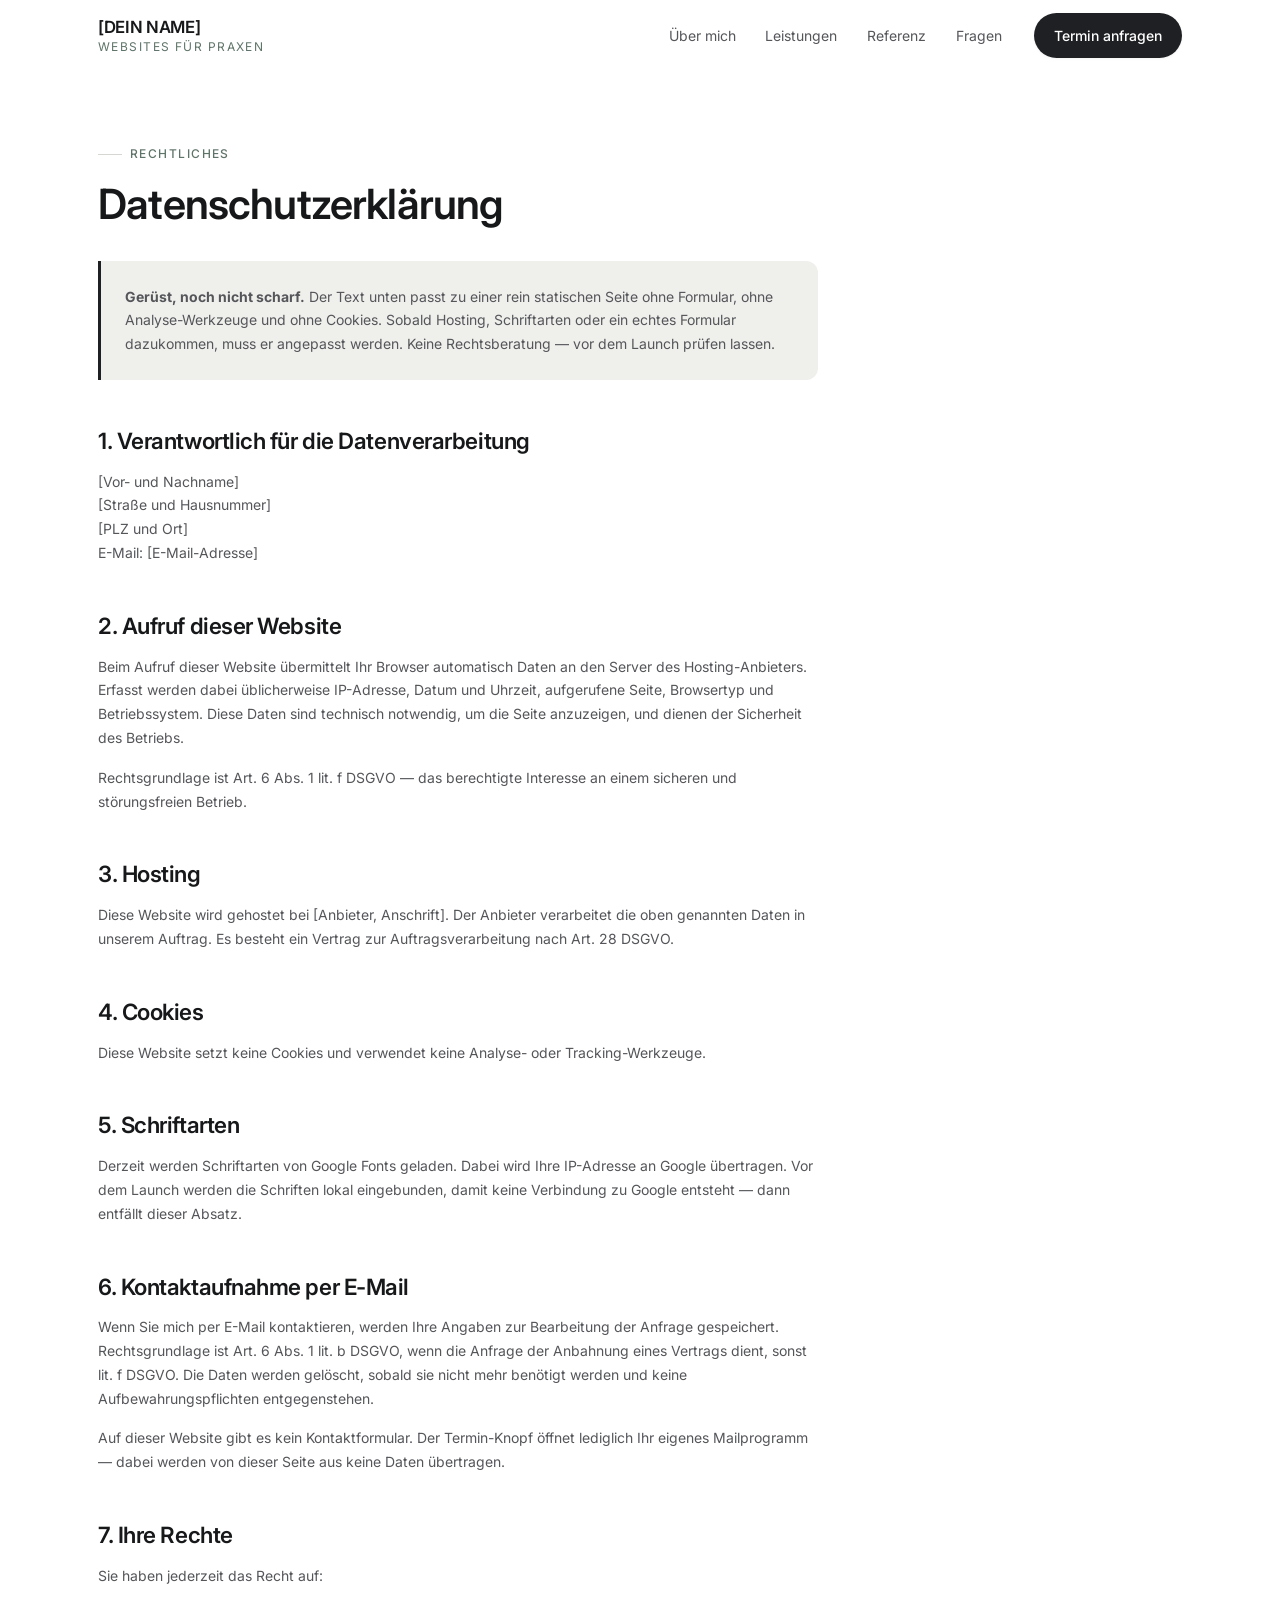
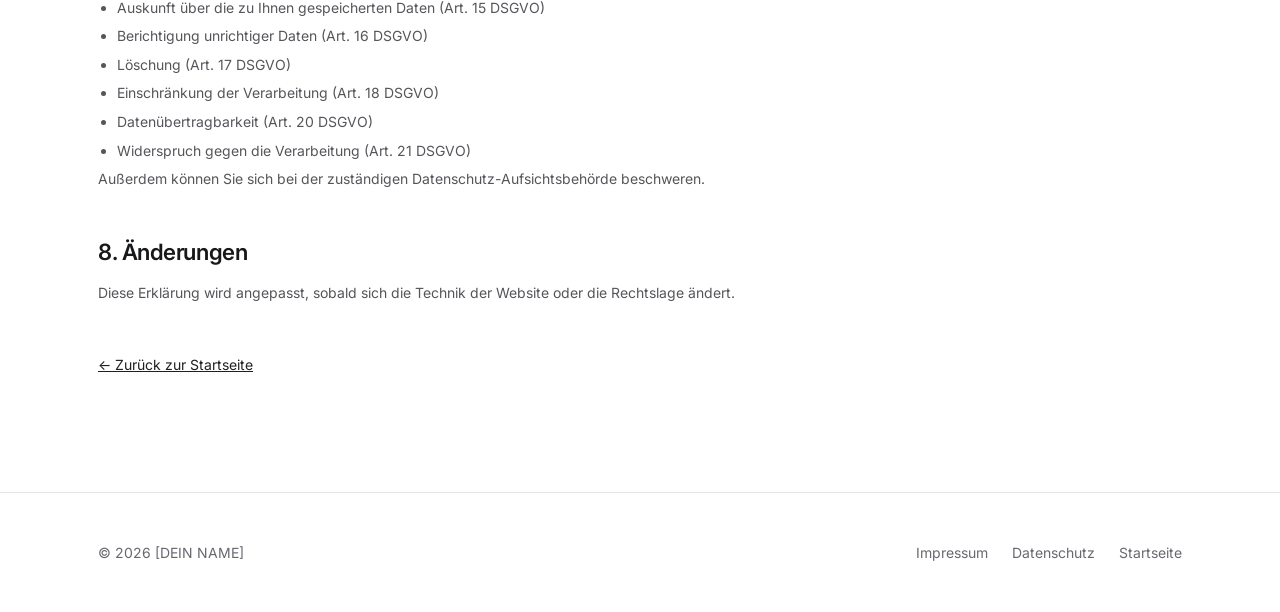
==== HTML/datenschutz.html @ a754cceb "Kevins Rueckmeldung: Spielfeld, neue Farben, sieben Korrekturen Bausteine zum Spielen: Die Kacheln l" ====
<!DOCTYPE html>
<html lang="de">
<head>
  <meta charset="UTF-8" />
  <meta name="viewport" content="width=device-width, initial-scale=1.0" />
  <title>Datenschutz — [DEIN NAME]</title>
  <meta name="description" content="Datenschutzerklärung." />
  <meta name="robots" content="noindex" />
  <meta name="theme-color" content="#1F2023" />
  <link rel="icon" href="data:," />

  <link rel="preconnect" href="https://fonts.googleapis.com" />
  <link rel="preconnect" href="https://fonts.gstatic.com" crossorigin />
  <link href="https://fonts.googleapis.com/css2?family=Inter:wght@400;500;600&display=swap" rel="stylesheet" />

  <link rel="stylesheet" href="../CSS/tokens.css" />
  <link rel="stylesheet" href="../CSS/styles.css" />
</head>

<body>

<a class="skip-link" href="#inhalt">Zum Inhalt springen</a>

<header class="nav">
  <div class="container">
    <a class="nav-logo" href="../index.html">
      [DEIN NAME]
      <small>Websites für Praxen</small>
    </a>

    <button class="nav-toggle" type="button" aria-expanded="false" aria-controls="hauptmenue">
      <span class="nav-toggle-striche" aria-hidden="true">
        <span></span><span></span><span></span>
      </span>
      <span class="sr-only">Menü öffnen</span>
    </button>

    <nav class="nav-links" id="hauptmenue" aria-label="Hauptmenü">
      <a href="../index.html#ueber">Über mich</a>
      <a href="../index.html#leistungen">Leistungen</a>
      <a href="../index.html#referenz">Referenz</a>
      <a href="../index.html#faq">Fragen</a>
      <a class="btn btn--primary" href="#" data-mail="link">Termin anfragen</a>
    </nav>
  </div>
</header>


<main id="inhalt">

  <section class="page-head">
    <div class="container">
      <span class="label">Rechtliches</span>
      <h1 style="font-size: var(--size-h2);">Datenschutzerklärung</h1>
    </div>
  </section>

  <section class="section" style="padding-top: 0;">
    <div class="container">
      <div class="prose">

        <p class="hinweis">
          <strong>Gerüst, noch nicht scharf.</strong> Der Text unten passt zu einer
          rein statischen Seite ohne Formular, ohne Analyse-Werkzeuge und ohne Cookies.
          Sobald Hosting, Schriftarten oder ein echtes Formular dazukommen, muss er
          angepasst werden. Keine Rechtsberatung — vor dem Launch prüfen lassen.
        </p>

        <h2>1. Verantwortlich für die Datenverarbeitung</h2>
        <p class="platzhalter">
          [Vor- und Nachname]<br />
          [Straße und Hausnummer]<br />
          [PLZ und Ort]<br />
          E-Mail: [E-Mail-Adresse]
        </p>

        <h2>2. Aufruf dieser Website</h2>
        <p>
          Beim Aufruf dieser Website übermittelt Ihr Browser automatisch Daten an den
          Server des Hosting-Anbieters. Erfasst werden dabei üblicherweise IP-Adresse,
          Datum und Uhrzeit, aufgerufene Seite, Browsertyp und Betriebssystem. Diese
          Daten sind technisch notwendig, um die Seite anzuzeigen, und dienen der
          Sicherheit des Betriebs.
        </p>
        <p>
          Rechtsgrundlage ist Art. 6 Abs. 1 lit. f DSGVO — das berechtigte Interesse
          an einem sicheren und störungsfreien Betrieb.
        </p>

        <h2>3. Hosting</h2>
        <p class="platzhalter">
          Diese Website wird gehostet bei [Anbieter, Anschrift]. Der Anbieter verarbeitet
          die oben genannten Daten in unserem Auftrag. Es besteht ein Vertrag zur
          Auftragsverarbeitung nach Art. 28 DSGVO.
        </p>

        <h2>4. Cookies</h2>
        <p>
          Diese Website setzt keine Cookies und verwendet keine Analyse- oder
          Tracking-Werkzeuge.
        </p>

        <h2>5. Schriftarten</h2>
        <p class="platzhalter">
          Derzeit werden Schriftarten von Google Fonts geladen. Dabei wird Ihre
          IP-Adresse an Google übertragen. Vor dem Launch werden die Schriften
          lokal eingebunden, damit keine Verbindung zu Google entsteht — dann
          entfällt dieser Absatz.
        </p>

        <h2>6. Kontaktaufnahme per E-Mail</h2>
        <p>
          Wenn Sie mich per E-Mail kontaktieren, werden Ihre Angaben zur Bearbeitung
          der Anfrage gespeichert. Rechtsgrundlage ist Art. 6 Abs. 1 lit. b DSGVO,
          wenn die Anfrage der Anbahnung eines Vertrags dient, sonst lit. f DSGVO.
          Die Daten werden gelöscht, sobald sie nicht mehr benötigt werden und keine
          Aufbewahrungspflichten entgegenstehen.
        </p>
        <p>
          Auf dieser Website gibt es kein Kontaktformular. Der Termin-Knopf öffnet
          lediglich Ihr eigenes Mailprogramm — dabei werden von dieser Seite aus
          keine Daten übertragen.
        </p>

        <h2>7. Ihre Rechte</h2>
        <p>Sie haben jederzeit das Recht auf:</p>
        <ul>
          <li>Auskunft über die zu Ihnen gespeicherten Daten (Art. 15 DSGVO)</li>
          <li>Berichtigung unrichtiger Daten (Art. 16 DSGVO)</li>
          <li>Löschung (Art. 17 DSGVO)</li>
          <li>Einschränkung der Verarbeitung (Art. 18 DSGVO)</li>
          <li>Datenübertragbarkeit (Art. 20 DSGVO)</li>
          <li>Widerspruch gegen die Verarbeitung (Art. 21 DSGVO)</li>
        </ul>
        <p>
          Außerdem können Sie sich bei der zuständigen Datenschutz-Aufsichtsbehörde
          beschweren.
        </p>

        <h2>8. Änderungen</h2>
        <p>
          Diese Erklärung wird angepasst, sobald sich die Technik der Website oder
          die Rechtslage ändert.
        </p>

        <p style="margin-top: var(--space-5);">
          <a href="../index.html">← Zurück zur Startseite</a>
        </p>

      </div>
    </div>
  </section>

</main>


<footer class="footer">
  <div class="container">
    <p>© <span data-jahr>2026</span> [DEIN NAME]</p>
    <nav aria-label="Rechtliches">
      <a href="impressum.html">Impressum</a>
      <a href="datenschutz.html">Datenschutz</a>
      <a href="../index.html">Startseite</a>
    </nav>
  </div>
</footer>

<script src="../JAVA/main.js"></script>

</body>
</html>
---- CSS/tokens.css ----
/* ═══════════════════════════════════════════════════════════
   TOKENS — Hier und NUR hier stehen Farben, Schriften, Maße.

   Wenn dein skandinavischer Entwurf fertig ist, ändern wir
   diese Datei. Die ganze Seite dreht sich mit.
   In styles.css steht niemals eine feste Farbe.
   ═══════════════════════════════════════════════════════════ */

:root {

  /* ── FARBEN ────────────────────────────────────────────── */
  /* Aus Kevins drei Vorlagen, gewichtet:
     Bild 1 (Sweater Weather) gibt die Richtung vor — konsequent
     schwarz-weiß, viel Weißraum, ein tiefdunkler Block als Signatur.
     Bild 3 (&Tradition) steuert das neutrale Hellgrau und die
     Haarlinien bei. Bild 2 (Scandi) bleibt als leiser Zweitton:
     ein gedecktes Salbeigrün, nur für kleine Akzente. */

  --bg:            #FFFFFF;   /* Seitenhintergrund             */
  --bg-soft:       #F1F1EF;   /* Abschnitte zum Absetzen       */
  --surface:       #FFFFFF;   /* Karten, Kästen                */

  --text:          #17181A;   /* Überschriften, Fließtext      */
  --text-mid:      #55565A;   /* Nebentext                     */
  --text-soft:     #67696F;   /* Bildunterschriften, Labels.
                                 Nicht heller machen — auf dem grauen
                                 Abschnitt fällt der Kontrast sonst unter
                                 die Lesbarkeitsgrenze von 4,5:1. */

  --accent:        #1F2023;   /* Hauptakzent: fast Schwarz     */
  --accent-dark:   #000000;   /* Hover-Zustand                 */
  --accent-soft:   #EFEFEC;   /* Akzent-Flächen, Badges        */
  --accent-line:   #D6D7D3;   /* Akzent-Linien                 */

  /* Zweitton — sparsam einsetzen: Rubriken, kleine Details */
  --ton:           #5F7469;
  --ton-soft:      #E8EDE9;

  --border:        rgba(23, 24, 26, 0.11);
  --border-strong: rgba(23, 24, 26, 0.20);

  /* Landing-Bereich mit Hintergrundbild.
     Der Schleier legt sich über das Foto, damit die Schrift lesbar bleibt.
     Links dunkler, rechts heller — so bleibt vom Bild noch etwas übrig. */
  --hero-schleier:  linear-gradient(100deg,
                      rgba(23, 24, 26, 0.84) 0%,
                      rgba(23, 24, 26, 0.64) 45%,
                      rgba(23, 24, 26, 0.26) 100%);
  --hero-text:      #FFFFFF;
  --hero-text-mid:  rgba(255, 255, 255, 0.84);
  --hero-hoehe:     min(90vh, 820px);

  /* ── SCHRIFTEN ─────────────────────────────────────────── */
  --font-display: 'Inter', -apple-system, BlinkMacSystemFont, 'Segoe UI', sans-serif;
  --font-body:    'Inter', -apple-system, BlinkMacSystemFont, 'Segoe UI', sans-serif;

  --weight-normal: 400;
  --weight-medium: 500;
  --weight-bold:   600;

  /* Schriftgrößen — passen sich automatisch an die Bildschirmbreite an.
     clamp(kleinster Wert, wächst mit, größter Wert) */
  --size-hero:  clamp(2.4rem, 6vw,   4.2rem);
  --size-h2:    clamp(1.7rem, 3.6vw, 2.6rem);
  --size-h3:    clamp(1.15rem, 2vw,  1.4rem);
  --size-lead:  clamp(1.05rem, 1.6vw, 1.25rem);
  --size-body:  1rem;
  --size-small: 0.875rem;
  --size-label: 0.75rem;

  --leading-tight: 1.15;
  --leading-body:  1.7;
  --tracking-tight: -0.02em;
  --tracking-label:  0.12em;

  /* ── ABSTÄNDE ──────────────────────────────────────────── */
  --space-1: 0.5rem;
  --space-2: 1rem;
  --space-3: 1.5rem;
  --space-4: 2rem;
  --space-5: 3rem;
  --space-6: 4rem;
  --space-7: 6rem;

  --section-padding: clamp(4rem, 9vw, 7.5rem);
  --page-gutter:     clamp(1.25rem, 5vw, 3rem);

  /* ── MASSE ─────────────────────────────────────────────── */
  --container:      1180px;   /* maximale Inhaltsbreite        */
  --container-text: 720px;    /* maximale Breite für Fließtext */
  --nav-height:     72px;
  --nav-height-sm:  60px;

  /* Wie weit das Zwischenstück ins Hintergrundbild hineinragt */
  --zwischen-hub:   90px;

  /* ── RUNDUNGEN & SCHATTEN ──────────────────────────────── */
  --radius-sm:  6px;
  --radius:     12px;
  --radius-lg:  20px;
  --radius-pill: 999px;

  --shadow-sm: 0 1px 3px rgba(27, 27, 25, 0.05);
  --shadow:    0 4px 24px rgba(27, 27, 25, 0.07);
  --shadow-lg: 0 16px 48px rgba(27, 27, 25, 0.10);

  /* ── BEWEGUNG ──────────────────────────────────────────── */
  --ease:        cubic-bezier(0.4, 0, 0.2, 1);
  --duration:    0.25s;
  --duration-lg: 0.6s;
}
---- CSS/styles.css ----
/* ═══════════════════════════════════════════════════════════
   STYLES — Aufbau der Seite.
   Regel: hier NIEMALS eine feste Farbe (#abc) schreiben.
   Immer var(--token) benutzen, damit tokens.css alles steuert.
   ═══════════════════════════════════════════════════════════ */

/* ── 1. RESET ──────────────────────────────────────────── */

*, *::before, *::after { box-sizing: border-box; margin: 0; padding: 0; }

html {
  scroll-behavior: smooth;
  scroll-padding-top: calc(var(--nav-height) + var(--space-3));
  overflow-x: hidden;
  -webkit-text-size-adjust: 100%;
}

body {
  font-family: var(--font-body);
  font-size: var(--size-body);
  font-weight: var(--weight-normal);
  line-height: var(--leading-body);
  color: var(--text);
  background: var(--bg);
  overflow-x: hidden;
  -webkit-font-smoothing: antialiased;
}

img, svg { max-width: 100%; display: block; }
button { font: inherit; color: inherit; background: none; border: none; cursor: pointer; }
a { color: inherit; }

/* Sichtbarer Fokusrahmen für Tastatur-Bedienung — nicht entfernen. */
:focus-visible {
  outline: 2px solid var(--accent);
  outline-offset: 3px;
  border-radius: var(--radius-sm);
}

/* Für Screenreader sichtbar, optisch versteckt */
.sr-only {
  position: absolute; width: 1px; height: 1px;
  padding: 0; margin: -1px; overflow: hidden;
  clip: rect(0, 0, 0, 0); white-space: nowrap; border: 0;
}

/* Sprunglink für Tastatur-Nutzer */
.skip-link {
  position: absolute; top: 0; left: 50%;
  transform: translate(-50%, -120%);
  z-index: 999;
  padding: var(--space-1) var(--space-3);
  background: var(--accent); color: var(--surface);
  border-radius: 0 0 var(--radius) var(--radius);
  font-size: var(--size-small);
  transition: transform var(--duration) var(--ease);
}
.skip-link:focus { transform: translate(-50%, 0); }


/* ── 2. TYPOGRAFIE ─────────────────────────────────────── */

h1, h2, h3, h4 {
  font-family: var(--font-display);
  font-weight: var(--weight-bold);
  line-height: var(--leading-tight);
  letter-spacing: var(--tracking-tight);
  text-wrap: balance;
}

h1 { font-size: var(--size-hero); }
h2 { font-size: var(--size-h2); }
h3 { font-size: var(--size-h3); }

p { text-wrap: pretty; }
p + p { margin-top: var(--space-2); }

.lead {
  font-size: var(--size-lead);
  color: var(--text-mid);
  line-height: 1.6;
}

/* Kleines Label über Überschriften, z. B. "01 — WER BIN ICH" */
.label {
  display: inline-flex; align-items: center; gap: var(--space-1);
  font-size: var(--size-label);
  font-weight: var(--weight-medium);
  letter-spacing: var(--tracking-label);
  text-transform: uppercase;
  color: var(--ton);
  margin-bottom: var(--space-2);
}
.label::before {
  content: ''; width: 24px; height: 1px;
  background: var(--accent-line);
}


/* ── 3. LAYOUT ─────────────────────────────────────────── */

.container {
  width: 100%;
  max-width: var(--container);
  margin-inline: auto;
  padding-inline: var(--page-gutter);
}

.container-text { max-width: var(--container-text); }

.section { padding-block: var(--section-padding); }
.section--soft { background: var(--bg-soft); }

.section-head { max-width: var(--container-text); margin-bottom: var(--space-5); }
.section-head p { margin-top: var(--space-2); }

/* Zwei Spalten, die auf dem Handy untereinander rutschen */
.split {
  display: grid;
  gap: clamp(var(--space-4), 5vw, var(--space-6));
  align-items: center;
  grid-template-columns: 1fr;
}
@media (min-width: 860px) {
  .split { grid-template-columns: 1fr 1fr; }
  .split--media-left > :first-child { order: 2; }
  .split--media-left > :last-child  { order: 1; }
}


/* ── 4. PLATZHALTER-SYSTEM ─────────────────────────────── */
/* Übernommen aus dem Zahnarzt-Projekt: gestrichelte Fläche mit
   Hinweistext. Sobald ein echtes <img> drin liegt, klasse
   "has-image" ans .image-slot setzen — der Hinweis verschwindet. */

.image-slot {
  position: relative;
  overflow: hidden;
  border-radius: var(--radius);
  background: var(--bg-soft);
}
.image-slot img { width: 100%; height: 100%; object-fit: cover; }

.image-slot-note {
  position: absolute; inset: 0;
  display: flex; flex-direction: column;
  align-items: center; justify-content: center;
  gap: var(--space-1);
  padding: var(--space-3);
  text-align: center;
  background: var(--bg-soft);
  border: 1.5px dashed var(--accent-line);
  border-radius: var(--radius);
  color: var(--text-soft);
  font-size: var(--size-small);
  line-height: 1.5;
}
.image-slot-note strong {
  color: var(--text-mid);
  font-weight: var(--weight-medium);
}
.image-slot-note small { font-size: var(--size-label); opacity: 0.75; }
.image-slot.has-image .image-slot-note { display: none; }

/* Seitenverhältnisse für Bildflächen */
.ratio-portrait { aspect-ratio: 4 / 5; }
.ratio-square   { aspect-ratio: 1 / 1; }
.ratio-wide     { aspect-ratio: 16 / 10; }

/* Die Klasse "platzhalter" markiert Text, der noch ersetzt werden muss.
   Sie ist absichtlich UNSICHTBAR — sie bleibt nur als Haken im HTML,
   damit wir die Stellen wiederfinden. Zum Sichtbarmachen beim Aufräumen
   im <body> die Klasse "platzhalter-zeigen" ergänzen. */
body.platzhalter-zeigen .platzhalter {
  background: linear-gradient(transparent 60%, var(--accent-soft) 60%);
  border-bottom: 1px dashed var(--accent-line);
}


/* ── 5. KNÖPFE ─────────────────────────────────────────── */

.btn {
  display: inline-flex; align-items: center; justify-content: center;
  gap: var(--space-1);
  padding: 0.85rem 1.6rem;
  min-height: 48px;                    /* gut mit dem Daumen treffbar */
  font-size: var(--size-body);
  font-weight: var(--weight-medium);
  text-decoration: none;
  border-radius: var(--radius-pill);
  border: 1px solid transparent;
  transition: background var(--duration) var(--ease),
              color var(--duration) var(--ease),
              border-color var(--duration) var(--ease),
              transform var(--duration) var(--ease),
              box-shadow var(--duration) var(--ease);
}
.btn:hover { transform: translateY(-2px); }
.btn:active { transform: translateY(0); }

.btn--primary {
  background: var(--accent);
  color: var(--surface);
  box-shadow: var(--shadow-sm);
}
.btn--primary:hover { background: var(--accent-dark); box-shadow: var(--shadow); }

.btn--ghost {
  background: transparent;
  color: var(--text);
  border-color: var(--border-strong);
}
.btn--ghost:hover { background: var(--surface); border-color: var(--accent); color: var(--accent); }

.btn-row {
  display: flex; flex-wrap: wrap;
  gap: var(--space-2);
  margin-top: var(--space-4);
}

/* Hinweiszeile unter dem Termin-Knopf */
.mail-hint {
  margin-top: var(--space-2);
  font-size: var(--size-small);
  color: var(--text-soft);
}
.mail-hint code {
  font-family: inherit;
  padding: 0.1em 0.45em;
  background: var(--accent-soft);
  border-radius: var(--radius-sm);
  color: var(--accent-dark);
}


/* ── 6. KOPFLEISTE ─────────────────────────────────────── */

.nav {
  position: fixed; top: 0; left: 0; right: 0; z-index: 100;
  height: var(--nav-height);
  display: flex; align-items: center;
  background: color-mix(in srgb, var(--bg) 88%, transparent);
  backdrop-filter: blur(12px);
  -webkit-backdrop-filter: blur(12px);
  border-bottom: 1px solid transparent;
  transition: height var(--duration) var(--ease),
              box-shadow var(--duration) var(--ease),
              border-color var(--duration) var(--ease);
}
.nav.is-scrolled {
  height: var(--nav-height-sm);
  border-bottom-color: var(--border);
  box-shadow: var(--shadow-sm);
}
.nav > .container { display: flex; align-items: center; gap: var(--space-3); }

.nav-logo {
  font-family: var(--font-display);
  font-weight: var(--weight-bold);
  font-size: 1.05rem;
  letter-spacing: var(--tracking-tight);
  text-decoration: none;
  line-height: 1.2;
  flex-shrink: 0;
}
.nav-logo small {
  display: block;
  font-size: var(--size-label);
  font-weight: var(--weight-normal);
  letter-spacing: var(--tracking-label);
  text-transform: uppercase;
  color: var(--ton);
  margin-top: 0.15rem;
}

.nav-links { display: flex; align-items: center; gap: 0.15rem; margin-left: auto; }
.nav-links a {
  padding: 0.5rem 0.85rem;
  font-size: var(--size-small);
  color: var(--text-mid);
  text-decoration: none;
  border-radius: var(--radius-pill);
  white-space: nowrap;
  transition: color var(--duration) var(--ease), background var(--duration) var(--ease);
}
.nav-links a:hover { color: var(--text); background: var(--accent-soft); }
.nav-links a.is-active { color: var(--accent); font-weight: var(--weight-medium); }
.nav-links .btn { margin-left: var(--space-2); padding: 0.6rem 1.2rem; min-height: 42px; }
/* Muss sein: .nav-links a setzt eine dunkle Schriftfarbe und ist
   spezifischer als .btn--primary — ohne diese Zeile stünde dunkelgrüne
   Schrift auf dunkelgrünem Knopf. */
.nav-links .btn--primary { color: var(--surface); }
.nav-links .btn:hover { background: var(--accent-dark); color: var(--surface); }

/* Menü-Symbol — nur auf schmalen Schirmen sichtbar.
   Drei Striche: lang, kurz, lang. Der kurze in der Mitte ist in der
   Akzentfarbe und wächst beim Draufzeigen auf volle Länge. Beim Öffnen
   verschwindet er und die beiden langen legen sich zum X.
   Wichtig: nur .nav-toggle-striche span ansprechen, sonst erwischt die
   Regel auch den unsichtbaren Screenreader-Text daneben. */
.nav-toggle {
  display: none;
  margin-left: auto;
  width: 44px; height: 44px;
  align-items: center; justify-content: center;
  border-radius: var(--radius-sm);
}

.nav-toggle-striche {
  position: relative;
  display: block;
  width: 24px; height: 16px;
}
.nav-toggle-striche span {
  position: absolute; left: 0;
  height: 2px; border-radius: 2px;
  background: var(--text);
  transition: width var(--duration) var(--ease),
              top var(--duration) var(--ease),
              opacity var(--duration) var(--ease),
              transform var(--duration) var(--ease);
}
.nav-toggle-striche span:nth-child(1) { top:  0;   width: 24px; }
.nav-toggle-striche span:nth-child(2) { top:  7px; width: 13px; background: var(--ton); }
.nav-toggle-striche span:nth-child(3) { top: 14px; width: 24px; }

.nav-toggle:hover .nav-toggle-striche span:nth-child(2) { width: 24px; }

.nav.is-open .nav-toggle-striche span:nth-child(1) { top: 7px; transform: rotate(45deg); }
.nav.is-open .nav-toggle-striche span:nth-child(2) { width: 0; opacity: 0; }
.nav.is-open .nav-toggle-striche span:nth-child(3) { top: 7px; transform: rotate(-45deg); }

/* Umschaltpunkt aufs Hamburger-Menü. Mit sieben Punkten plus Knopf
   wird die Leiste darunter zu eng und Logo und Menü stoßen zusammen.
   Kommt ein Menüpunkt dazu, muss dieser Wert mit hoch. */
@media (max-width: 1040px) {
  .nav-toggle { display: flex; }

  .nav-links {
    position: fixed;
    top: var(--nav-height); left: 0; right: 0;
    flex-direction: column; align-items: stretch;
    gap: 0;
    margin-left: 0;
    padding: var(--space-2) var(--page-gutter) var(--space-4);
    background: var(--bg);
    border-bottom: 1px solid var(--border);
    box-shadow: var(--shadow);

    opacity: 0;
    visibility: hidden;
    transform: translateY(-12px);
    transition: opacity var(--duration) var(--ease),
                transform var(--duration) var(--ease),
                visibility var(--duration) var(--ease);
  }
  .nav.is-open .nav-links { opacity: 1; visibility: visible; transform: translateY(0); }

  .nav-links a { padding: 0.9rem 0.5rem; font-size: 1rem; border-radius: var(--radius-sm); }
  .nav-links .btn { margin-left: 0; margin-top: var(--space-2); }
}


/* ── 7. LANDING-BEREICH ────────────────────────────────── */
/* Vollflächiges Hintergrundbild, Inhalt links darüber.
   Solange kein Bild da ist, bleibt der helle Platzhalter stehen und
   die Schrift ist dunkel. Sobald main.js ein echtes Bild findet,
   setzt es .hat-bild — dann kommt der Schleier und helle Schrift. */

.hero {
  position: relative;
  isolation: isolate;            /* hält die Hintergrund-Ebenen im Griff */
  display: flex;
  align-items: center;
  min-height: var(--hero-hoehe);
  padding-top: calc(var(--nav-height) + var(--space-5));
  padding-bottom: calc(var(--section-padding) + var(--zwischen-hub));
  overflow: hidden;
}

/* Solange kein Foto da ist, liegt hier ein feines Raster statt eines
   gestrichelten Kastens mit Hinweistext — der lag sonst mitten in der
   Überschrift. Der Hinweis steht jetzt als Kommentar im HTML. */
.hero-hintergrund {
  position: absolute; inset: 0;
  z-index: -2;
  background:
    repeating-linear-gradient(90deg, var(--border) 0 1px, transparent 1px 72px),
    repeating-linear-gradient( 0deg, var(--border) 0 1px, transparent 1px 72px),
    linear-gradient(155deg, var(--accent-soft) 0%, var(--bg-soft) 55%, var(--bg) 100%);
}
.hero-hintergrund img {
  width: 100%; height: 100%;
  object-fit: cover;
}

.hero.hat-bild::after {
  content: '';
  position: absolute; inset: 0;
  z-index: -1;
  background: var(--hero-schleier);
}

.hero-inhalt { position: relative; z-index: 1; }
.hero-inhalt > * { max-width: 42rem; }

/* H1 klein als Wortmarke, wie in der Skizze ganz oben */
.wortmarke {
  font-size: var(--size-small);
  font-weight: var(--weight-medium);
  letter-spacing: var(--tracking-label);
  text-transform: uppercase;
  color: var(--accent);
  margin-bottom: var(--space-4);
}

.hero-titel {
  font-size: var(--size-hero);
  margin-bottom: var(--space-3);
}
.hero .lead { max-width: 52ch; }

/* Helle Schrift, sobald ein Hintergrundbild da ist */
.hero.hat-bild,
.hero.hat-bild .wortmarke { color: var(--hero-text); }
.hero.hat-bild .lead      { color: var(--hero-text-mid); }
.hero.hat-bild .btn--ghost {
  color: var(--hero-text);
  border-color: rgba(255, 255, 255, 0.45);
}
.hero.hat-bild .btn--ghost:hover {
  background: var(--hero-text);
  color: var(--text);
  border-color: var(--hero-text);
}


/* ── 7b. ZWISCHENSTÜCK ─────────────────────────────────── */
/* Die Karte aus der Skizze: liegt halb im Bild, halb im nächsten
   Abschnitt. Vier Punkte nebeneinander, getrennt durch senkrechte
   Striche. Kommen mehr dazu, bricht es sauber in eine zweite Reihe um. */

.zwischenstueck {
  position: relative;
  z-index: 5;
  margin-top: calc(-1 * var(--zwischen-hub));
}

.leistungsleiste {
  display: grid;
  grid-template-columns: 1fr;
  list-style: none;
  background: var(--surface);
  border: 1px solid var(--border);
  border-radius: var(--radius-lg);
  box-shadow: var(--shadow-lg);
  overflow: hidden;
}

.leistung {
  padding: var(--space-4) var(--space-3);
  text-align: center;
}
.leistung + .leistung { border-top: 1px solid var(--border); }

.leistung-symbol {
  display: inline-flex;
  align-items: center; justify-content: center;
  width: 52px; height: 52px;
  margin-bottom: var(--space-2);
  border-radius: 50%;
  background: var(--accent-soft);
  color: var(--accent);
}
.leistung-symbol svg { width: 22px; height: 22px; }

.leistung h3 { font-size: 1rem; margin-bottom: 0.35rem; }
.leistung p  { font-size: var(--size-small); color: var(--text-mid); }

/* Zwei nebeneinander */
@media (min-width: 600px) {
  .leistungsleiste { grid-template-columns: repeat(2, 1fr); }
  .leistung + .leistung        { border-top: 0; }
  .leistung                    { border-left: 1px solid var(--border); }
  .leistung:nth-child(2n + 1)  { border-left: 0; }
  .leistung:nth-child(n + 3)   { border-top: 1px solid var(--border); }
}

/* Alle vier nebeneinander, wie gezeichnet.
   Die Reihen-Regeln müssen hier gleich spezifisch sein wie oben
   (:nth-child), sonst gewinnt die Zwei-Spalten-Regel und Punkt 3 und 4
   bekämen eine Linie nach oben, obwohl sie noch in Reihe eins stehen. */
@media (min-width: 940px) {
  .leistungsleiste { grid-template-columns: repeat(4, 1fr); }
  .leistung                   { border-left: 1px solid var(--border); }
  .leistung:nth-child(2n + 1) { border-left: 1px solid var(--border); }
  .leistung:nth-child(4n + 1) { border-left: 0; }
  .leistung:nth-child(n + 3)  { border-top: 0; }
  .leistung:nth-child(n + 5)  { border-top: 1px solid var(--border); }
}

/* Auf dem Handy weniger tief ins Bild ragen lassen */
@media (max-width: 599px) {
  .zwischenstueck { margin-top: calc(-1 * var(--zwischen-hub) / 2); }
}


/* ── 8. KARTEN (Leistungen, Warum) ─────────────────────── */

.card-grid {
  display: grid;
  gap: var(--space-3);
  grid-template-columns: repeat(auto-fit, minmax(min(100%, 270px), 1fr));
}

.card {
  padding: var(--space-4);
  background: var(--surface);
  border: 1px solid var(--border);
  border-radius: var(--radius-lg);
  transition: transform var(--duration) var(--ease),
              box-shadow var(--duration) var(--ease),
              border-color var(--duration) var(--ease);
}
.card:hover {
  transform: translateY(-4px);
  box-shadow: var(--shadow);
  border-color: var(--accent-line);
}
.card h3 { margin-bottom: var(--space-1); }
.card p { color: var(--text-mid); font-size: var(--size-small); }

.card-num {
  display: block;
  font-family: var(--font-display);
  font-size: var(--size-small);
  font-weight: var(--weight-bold);
  color: var(--accent);
  margin-bottom: var(--space-2);
}


/* ── 8b. AUSWAHLGALERIE ────────────────────────────────── */
/* Links die Auswahl, rechts das große Detailfenster.
   Der gewählte Punkt klappt seine Kurzbeschreibung auf, die anderen
   bleiben schmal — das ist das "wird größer, die anderen kleiner". */

.auswahl {
  display: grid;
  grid-template-columns: 1fr;
  gap: var(--space-3);
  align-items: start;
}
@media (min-width: 940px) {
  .auswahl {
    grid-template-columns: minmax(260px, 33%) 1fr;
    gap: var(--space-4);
  }
  /* Detailfenster läuft beim Scrollen mit */
  .auswahl-detail { position: sticky; top: calc(var(--nav-height) + var(--space-3)); }
}

.auswahl-liste {
  list-style: none;
  display: flex; flex-direction: column;
  gap: var(--space-2);
}

.auswahl-knopf {
  display: flex; align-items: flex-start; gap: var(--space-2);
  width: 100%;
  padding: var(--space-3);
  text-align: left;
  background: var(--surface);
  border: 1px solid var(--border);
  border-radius: var(--radius);
  transition: border-color var(--duration) var(--ease),
              box-shadow var(--duration) var(--ease),
              transform var(--duration) var(--ease);
}
.auswahl-knopf:hover { border-color: var(--accent-line); transform: translateX(3px); }

.auswahl-knopf[aria-selected="true"] {
  border-color: var(--accent);
  box-shadow: var(--shadow);
  transform: none;
}

.auswahl-symbol {
  flex-shrink: 0;
  display: inline-flex; align-items: center; justify-content: center;
  width: 38px; height: 38px;
  border-radius: 50%;
  background: var(--accent-soft);
  color: var(--accent);
  transition: background var(--duration) var(--ease), color var(--duration) var(--ease);
}
.auswahl-symbol svg { width: 18px; height: 18px; }
.auswahl-knopf[aria-selected="true"] .auswahl-symbol {
  background: var(--accent);
  color: var(--surface);
}

.auswahl-titel {
  display: block;
  font-family: var(--font-display);
  font-weight: var(--weight-medium);
  line-height: 1.35;
}

/* Kurztext nur beim gewählten Punkt */
.auswahl-kurz {
  display: none;
  margin-top: 0.3rem;
  font-size: var(--size-small);
  color: var(--text-mid);
}
.auswahl-knopf[aria-selected="true"] .auswahl-kurz { display: block; }

/* Das große Fenster rechts */
.auswahl-panel { display: none; }
.auswahl-panel.is-aktiv { display: block; }
.auswahl-panel:focus-visible { outline-offset: 6px; }

.panel-karte {
  background: var(--surface);
  border: 1px solid var(--border);
  border-radius: var(--radius-lg);
  box-shadow: var(--shadow);
  overflow: hidden;
  animation: panelEin var(--duration-lg) var(--ease);
}
@keyframes panelEin {
  from { opacity: 0; transform: translateY(10px); }
  to   { opacity: 1; transform: none; }
}

.panel-inhalt { padding: clamp(var(--space-3), 4vw, var(--space-5)); }
.panel-inhalt h3 { font-size: var(--size-h3); margin-bottom: var(--space-2); }
.panel-inhalt > p { color: var(--text-mid); }

.haken-liste {
  list-style: none;
  margin-top: var(--space-3);
  display: grid; gap: 0.55rem;
}
@media (min-width: 620px) {
  .haken-liste { grid-template-columns: 1fr 1fr; gap: 0.55rem var(--space-3); }
}
.haken-liste li {
  display: flex; align-items: flex-start; gap: 0.6rem;
  font-size: var(--size-small);
  color: var(--text-mid);
}
.haken-liste li::before {
  content: '';
  flex-shrink: 0;
  width: 16px; height: 16px;
  margin-top: 0.28rem;
  border-radius: 50%;
  background: var(--accent-soft);
  /* kleiner Haken, gezeichnet statt als Bild geladen */
  background-image: linear-gradient(var(--accent), var(--accent)),
                    linear-gradient(var(--accent), var(--accent));
  background-repeat: no-repeat;
  background-size: 5px 1.5px, 8px 1.5px;
  background-position: 4px 9px, 6.5px 7.5px;
}


/* ── 8c. BAUSTEINE ─────────────────────────────────────── */
/* Kacheln unterschiedlicher Größe, wie in der Skizze. */

.bausteine {
  display: grid;
  gap: var(--space-2);
  grid-template-columns: repeat(auto-fill, minmax(min(100%, 220px), 1fr));
  list-style: none;
}

.baustein {
  display: flex; flex-direction: column;
  gap: var(--space-2);
  padding: var(--space-3);
  background: var(--surface);
  border: 1px solid var(--border);
  border-radius: var(--radius);
  transition: transform var(--duration) var(--ease),
              box-shadow var(--duration) var(--ease),
              border-color var(--duration) var(--ease);
}
.baustein:hover {
  transform: translateY(-3px);
  box-shadow: var(--shadow);
  border-color: var(--accent-line);
}
.baustein h3 { font-size: 0.98rem; }
.baustein p  { font-size: var(--size-small); color: var(--text-mid); margin-top: 0.2rem; }

.baustein-symbol {
  display: inline-flex; align-items: center; justify-content: center;
  width: 40px; height: 40px;
  border-radius: var(--radius-sm);
  background: var(--accent-soft);
  color: var(--accent);
}
.baustein-symbol svg { width: 19px; height: 19px; }

/* Zwei Kacheln dürfen doppelt so breit sein — nur wenn wirklich
   mehrere Spalten da sind, sonst würde die Reihe überlaufen. */
@media (min-width: 720px) {
  .baustein--breit { grid-column: span 2; }
}

/* Die Kachel, die erklärt, was hier los ist */
.baustein--spiel {
  background: var(--accent);
  border-color: var(--accent);
  color: var(--hero-text);
}
.baustein--spiel h3 { color: var(--hero-text); }
.baustein--spiel p  { color: var(--hero-text-mid); }
.baustein--spiel .baustein-symbol {
  background: rgba(255, 255, 255, 0.16);
  color: var(--hero-text);
}


/* ── 8d. SPIELFELD ─────────────────────────────────────── */
/* Der graue Rahmen, in dem sich die Kacheln herumschieben lassen.
   Ohne JavaScript bleibt alles ein ganz normales Raster — die Klasse
   "ist-spielbar" setzt erst main.js, und nur ab 720px Breite. Auf dem
   Handy würde das Ziehen sonst das Scrollen der Seite blockieren. */

.spielfeld {
  position: relative;
  padding: var(--space-3);
  background: var(--bg);
  border: 1px solid var(--border);
  border-radius: var(--radius-lg);
}

.spielfeld.ist-spielbar .bausteine {
  display: block;
  position: relative;
}
.spielfeld.ist-spielbar .baustein {
  position: absolute;
  margin: 0;
  cursor: grab;
  touch-action: none;      /* sonst scrollt beim Ziehen die Seite */
  user-select: none;
  -webkit-user-select: none;
}
.spielfeld.ist-spielbar .baustein:hover {
  transform: none;         /* das Anheben stört beim Ziehen */
}
/* Muss nach der Hover-Regel stehen und gleich spezifisch sein,
   sonst gewinnt beim Ziehen "transform: none" und die Karte
   hebt sich nicht sichtbar an. */
.spielfeld.ist-spielbar .baustein.wird-gezogen {
  cursor: grabbing;
  box-shadow: var(--shadow-lg);
  border-color: var(--accent);
  transform: scale(1.03) rotate(-0.7deg);
}

.spielfeld-fuss {
  display: flex; flex-wrap: wrap;
  align-items: center; justify-content: space-between;
  gap: var(--space-2);
  margin-top: var(--space-3);
  font-size: var(--size-small);
  color: var(--text-soft);
}
.spielfeld-fuss button {
  padding: 0.45rem 1rem;
  font-size: var(--size-small);
  color: var(--text-mid);
  background: var(--surface);
  border: 1px solid var(--border-strong);
  border-radius: var(--radius-pill);
  transition: color var(--duration) var(--ease),
              border-color var(--duration) var(--ease);
}
.spielfeld-fuss button:hover { color: var(--accent); border-color: var(--accent); }

/* Der Hinweis ergibt nur Sinn, wenn man wirklich ziehen kann */
.spielfeld-fuss { display: none; }
.spielfeld.ist-spielbar + .spielfeld-fuss { display: flex; }


/* ── 9. ZEITLEISTE (Bildungsweg & Erfahrung) ───────────── */

.timeline { position: relative; padding-left: var(--space-4); }
.timeline::before {
  content: '';
  position: absolute; top: 6px; bottom: 6px; left: 5px;
  width: 1px;
  background: var(--accent-line);
}

.timeline-item { position: relative; padding-bottom: var(--space-4); }
.timeline-item:last-child { padding-bottom: 0; }
.timeline-item::before {
  content: '';
  position: absolute; top: 8px; left: calc(-1 * var(--space-4) + 1px);
  width: 9px; height: 9px;
  border-radius: 50%;
  background: var(--bg);
  border: 2px solid var(--accent);
}
.section--soft .timeline-item::before { background: var(--bg-soft); }

.timeline-time {
  display: block;
  font-size: var(--size-label);
  letter-spacing: var(--tracking-label);
  text-transform: uppercase;
  color: var(--text-soft);
  margin-bottom: 0.2rem;
}
.timeline-item h3 { font-size: 1.1rem; }
.timeline-item p { color: var(--text-mid); font-size: var(--size-small); margin-top: 0.3rem; }


/* ── 10. REFERENZ ──────────────────────────────────────── */

.badge {
  display: inline-block;
  padding: 0.3rem 0.8rem;
  font-size: var(--size-label);
  font-weight: var(--weight-medium);
  letter-spacing: 0.04em;
  color: var(--accent-dark);
  background: var(--accent-soft);
  border-radius: var(--radius-pill);
  margin-bottom: var(--space-2);
}

/* Geräte-Rahmen: ein Browserfenster mit Adressleiste, davor ein Handy.
   Rein aus CSS gezeichnet — dadurch wirkt die Fläche auch dann
   gestaltet, wenn noch gar kein Screenshot drin liegt. */

.mockup { position: relative; padding-bottom: var(--space-5); }

.browser-rahmen {
  background: var(--surface);
  border: 1px solid var(--border-strong);
  border-radius: var(--radius);
  overflow: hidden;
  box-shadow: var(--shadow-lg);
}
.browser-leiste {
  display: flex; align-items: center; gap: var(--space-2);
  padding: 0.55rem 0.8rem;
  background: var(--bg-soft);
  border-bottom: 1px solid var(--border);
}
.browser-punkte { display: flex; gap: 6px; flex-shrink: 0; }
.browser-punkte span {
  width: 9px; height: 9px;
  border-radius: 50%;
  background: var(--border-strong);
}
.browser-adresse {
  flex: 1; min-width: 0;
  padding: 0.22rem 0.75rem;
  font-size: var(--size-label);
  color: var(--text-soft);
  background: var(--surface);
  border-radius: var(--radius-pill);
  white-space: nowrap; overflow: hidden; text-overflow: ellipsis;
}
.browser-rahmen .image-slot { border-radius: 0; }

.handy-rahmen {
  position: absolute;
  left: 6%; bottom: 0;
  width: 23%; max-width: 126px;
  padding: 7px;
  background: var(--text);
  border-radius: 20px;
  box-shadow: var(--shadow-lg);
}
.handy-rahmen .image-slot { border-radius: 13px; }
.handy-rahmen::before {          /* der Lautsprecher-Schlitz oben */
  content: '';
  position: absolute; top: 13px; left: 50%;
  transform: translateX(-50%);
  width: 26%; height: 4px;
  border-radius: 3px;
  background: rgba(255, 255, 255, 0.35);
  z-index: 2;
}
.ratio-phone { aspect-ratio: 9 / 19; }

/* Auf schmalen Schirmen wird das Handy zu klein zum Erkennen */
@media (max-width: 620px) {
  .handy-rahmen { display: none; }
  .mockup { padding-bottom: 0; }
}

.referenz-meta {
  display: grid;
  grid-template-columns: repeat(auto-fit, minmax(140px, 1fr));
  gap: var(--space-3);
  margin-top: var(--space-4);
  padding-top: var(--space-3);
  border-top: 1px solid var(--border);
}
.referenz-meta dt {
  font-size: var(--size-label);
  letter-spacing: var(--tracking-label);
  text-transform: uppercase;
  color: var(--text-soft);
  margin-bottom: 0.2rem;
}
.referenz-meta dd { font-size: var(--size-small); color: var(--text-mid); }


/* ── 11. HÄUFIGE FRAGEN ────────────────────────────────── */
/* <details>/<summary> — funktioniert von Haus aus mit Tastatur. */

.faq { max-width: var(--container-text); }

.faq-item {
  border-bottom: 1px solid var(--border);
}
.faq-item summary {
  display: flex; align-items: flex-start; gap: var(--space-2);
  padding: var(--space-3) 0;
  font-family: var(--font-display);
  font-size: 1.05rem;
  font-weight: var(--weight-medium);
  line-height: 1.4;
  cursor: pointer;
  list-style: none;
  transition: color var(--duration) var(--ease);
}
.faq-item summary::-webkit-details-marker { display: none; }
.faq-item summary:hover { color: var(--accent); }

/* Das Plus-/Minus-Zeichen rechts */
.faq-item summary::after {
  content: '';
  flex-shrink: 0;
  width: 14px; height: 14px;
  margin-left: auto; margin-top: 0.4rem;
  background:
    linear-gradient(var(--accent), var(--accent)) center/14px 1.5px no-repeat,
    linear-gradient(var(--accent), var(--accent)) center/1.5px 14px no-repeat;
  transition: transform var(--duration) var(--ease);
}
.faq-item[open] summary::after {
  transform: rotate(90deg);
  background: linear-gradient(var(--accent), var(--accent)) center/14px 1.5px no-repeat;
}

.faq-answer {
  padding-bottom: var(--space-3);
  color: var(--text-mid);
  font-size: var(--size-small);
  max-width: 60ch;
}


/* ── 12. KONTAKT ───────────────────────────────────────── */

.kontakt-box {
  padding: clamp(var(--space-4), 6vw, var(--space-7));
  background: var(--accent-soft);
  border-radius: var(--radius-lg);
  text-align: center;
}
.kontakt-box .lead { margin-inline: auto; max-width: 46ch; }
.kontakt-box .btn-row { justify-content: center; }


/* ── 13. FUSSZEILE ─────────────────────────────────────── */

.footer {
  padding-block: var(--space-5);
  border-top: 1px solid var(--border);
  font-size: var(--size-small);
  color: var(--text-soft);
}
.footer > .container {
  display: flex; flex-wrap: wrap;
  align-items: center; justify-content: space-between;
  gap: var(--space-2);
}
.footer nav { display: flex; flex-wrap: wrap; gap: var(--space-3); }
.footer a { text-decoration: none; transition: color var(--duration) var(--ease); }
.footer a:hover { color: var(--accent); }


/* ── 14. UNTERSEITEN (Impressum, Datenschutz, Fallstudie) ─ */

.page-head {
  padding-top: calc(var(--nav-height) + var(--space-6));
  padding-bottom: var(--space-4);
}
.prose { max-width: var(--container-text); }
.prose h2 { font-size: var(--size-h3); margin-top: var(--space-5); margin-bottom: var(--space-2); }
.prose h2:first-child { margin-top: 0; }
.prose p, .prose ul { color: var(--text-mid); font-size: var(--size-small); }
.prose ul { padding-left: 1.2rem; margin-top: var(--space-1); }
.prose li { margin-bottom: 0.3rem; }
.prose a { color: var(--accent); }

.hinweis {
  padding: var(--space-3);
  margin-bottom: var(--space-5);
  background: var(--accent-soft);
  border-left: 3px solid var(--accent);
  border-radius: 0 var(--radius) var(--radius) 0;
  font-size: var(--size-small);
  color: var(--accent-dark);
}


/* ── 15. EINBLENDEN BEIM SCROLLEN ──────────────────────── */

/* Sicherheitsnetz: Ohne JavaScript ist alles ganz normal sichtbar.
   Erst wenn main.js läuft, setzt es .js auf <html> und die Animation
   schaltet sich ein. So bleibt die Seite auch dann lesbar, wenn das
   Skript blockiert wird oder nicht lädt. */
.reveal {
  transition: opacity var(--duration-lg) var(--ease),
              transform var(--duration-lg) var(--ease);
}
html.js .reveal { opacity: 0; transform: translateY(20px); }
html.js .reveal.is-visible { opacity: 1; transform: none; }

/* Wer Bewegung im System abgeschaltet hat, bekommt keine. */
@media (prefers-reduced-motion: reduce) {
  html { scroll-behavior: auto; }
  *, *::before, *::after {
    animation-duration: 0.01ms !important;
    transition-duration: 0.01ms !important;
  }
  html.js .reveal { opacity: 1; transform: none; }
}
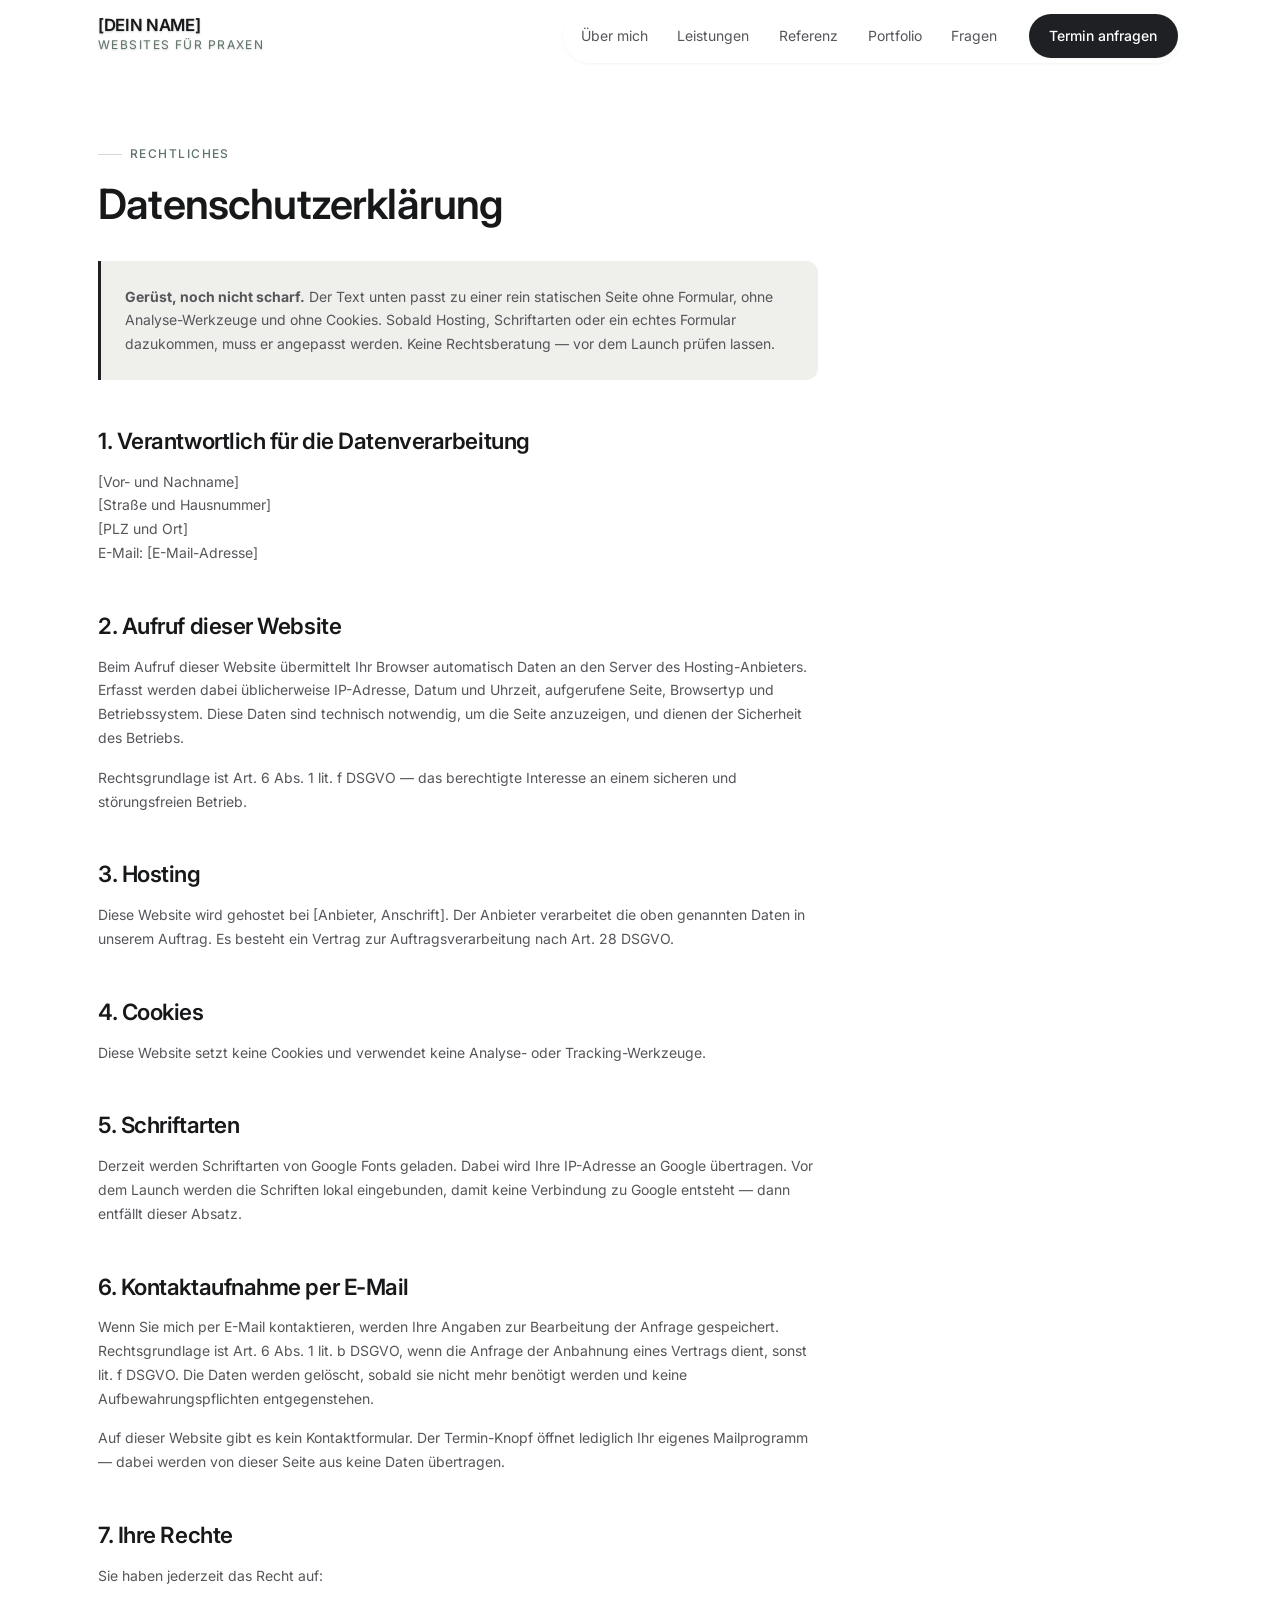
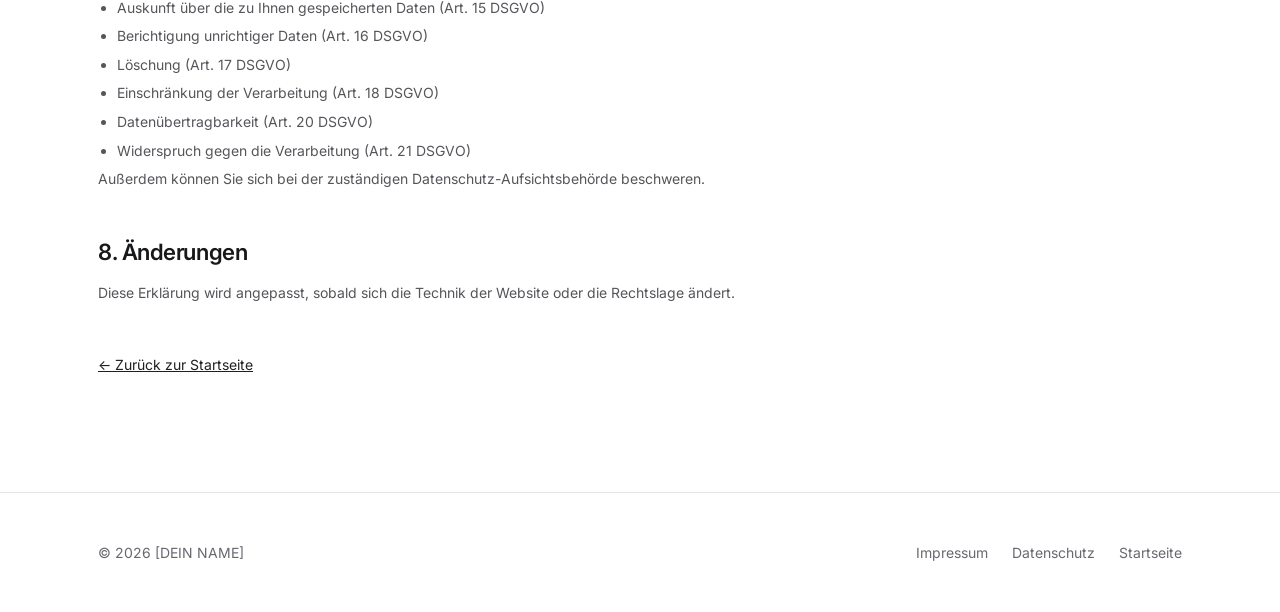
==== commit 173e883e: "Geraete-Galerie bei der Referenz, neue Portfolio-Seite Referenz: statt Browserfenster mit Handy davo" ====
--- a/HTML/datenschutz.html
+++ b/HTML/datenschutz.html
@@ -21,12 +21,17 @@
 
 <a class="skip-link" href="#inhalt">Zum Inhalt springen</a>
 
-<header class="nav">
+<div class="logo-band">
   <div class="container">
     <a class="nav-logo" href="../index.html">
       [DEIN NAME]
       <small>Websites für Praxen</small>
     </a>
+  </div>
+</div>
+
+<header class="nav">
+  <div class="container">
 
     <button class="nav-toggle" type="button" aria-expanded="false" aria-controls="hauptmenue">
       <span class="nav-toggle-striche" aria-hidden="true">
@@ -39,6 +44,7 @@
       <a href="../index.html#ueber">Über mich</a>
       <a href="../index.html#leistungen">Leistungen</a>
       <a href="../index.html#referenz">Referenz</a>
+      <a href="portfolio.html">Portfolio</a>
       <a href="../index.html#faq">Fragen</a>
       <a class="btn btn--primary" href="#" data-mail="link">Termin anfragen</a>
     </nav>
--- a/CSS/tokens.css
+++ b/CSS/tokens.css
@@ -36,6 +36,10 @@
   --ton:           #5F7469;
   --ton-soft:      #E8EDE9;
 
+  /* Rückseite der Memory-Karten. Bewusst die einzige kräftige Farbe
+     der Seite — ändere diesen Wert, wenn dir eine andere lieber ist. */
+  --spiel-ruecken: #5F7469;
+
   --border:        rgba(23, 24, 26, 0.11);
   --border-strong: rgba(23, 24, 26, 0.20);
 
@@ -60,7 +64,9 @@
 
   /* Schriftgrößen — passen sich automatisch an die Bildschirmbreite an.
      clamp(kleinster Wert, wächst mit, größter Wert) */
-  --size-hero:  clamp(2.4rem, 6vw,   4.2rem);
+  /* Bewusst nicht größer: die Landing-Überschrift soll atmen, nicht
+     die halbe Seite füllen. Auf dem Handy 32 px, am Rechner 60 px. */
+  --size-hero:  clamp(2rem, 4.6vw + 0.6rem, 3.75rem);
   --size-h2:    clamp(1.7rem, 3.6vw, 2.6rem);
   --size-h3:    clamp(1.15rem, 2vw,  1.4rem);
   --size-lead:  clamp(1.05rem, 1.6vw, 1.25rem);
@@ -94,6 +100,17 @@
   /* Wie weit das Zwischenstück ins Hintergrundbild hineinragt */
   --zwischen-hub:   90px;
 
+  /* Wo ein angeklickter Abschnitt andockt. Bewusst fast null: dann ist
+     vom vorherigen Block wirklich nichts mehr zu sehen. Die Luft nach
+     oben liefert der Abschnitt über sein eigenes Innenmaß.
+     ACHTUNG: main.js liest genau diesen Wert aus, um zu entscheiden,
+     auf welchem Punkt die Kopfleiste gerade steht. */
+  --anker-abstand:  8px;
+
+  /* Freier Streifen rechts im Spielfeld. Dort liegt keine Kachel,
+     also kann man dort mit dem Finger ganz normal weiterscrollen. */
+  --spiel-rand:     64px;
+
   /* ── RUNDUNGEN & SCHATTEN ──────────────────────────────── */
   --radius-sm:  6px;
   --radius:     12px;
--- a/CSS/styles.css
+++ b/CSS/styles.css
@@ -10,7 +10,7 @@
 
 html {
   scroll-behavior: smooth;
-  scroll-padding-top: calc(var(--nav-height) + var(--space-3));
+  scroll-padding-top: var(--anker-abstand);
   overflow-x: hidden;
   -webkit-text-size-adjust: 100%;
 }
@@ -235,24 +235,52 @@
 
 /* ── 6. KOPFLEISTE ─────────────────────────────────────── */
 
+/* Kein durchgehender Balken mehr. Die Leiste selbst ist unsichtbar,
+   Logo und Menü schweben als eigene Inseln darüber. Die milchige
+   Fläche mit Weichzeichner sorgt dafür, dass beide auf jedem
+   Hintergrund lesbar bleiben — auch auf dem Bild. */
 .nav {
   position: fixed; top: 0; left: 0; right: 0; z-index: 100;
   height: var(--nav-height);
   display: flex; align-items: center;
-  background: color-mix(in srgb, var(--bg) 88%, transparent);
-  backdrop-filter: blur(12px);
-  -webkit-backdrop-filter: blur(12px);
-  border-bottom: 1px solid transparent;
-  transition: height var(--duration) var(--ease),
-              box-shadow var(--duration) var(--ease),
-              border-color var(--duration) var(--ease);
-}
-.nav.is-scrolled {
-  height: var(--nav-height-sm);
-  border-bottom-color: var(--border);
+  background: transparent;
+  transition: height var(--duration) var(--ease);
+  pointer-events: none;          /* nur die Inseln fangen Klicks */
+}
+.nav.is-scrolled { height: var(--nav-height-sm); }
+.nav > .container { display: flex; align-items: center; gap: var(--space-3); }
+.nav-logo, .nav-links, .nav-toggle { pointer-events: auto; }
+
+/* Menü und Menü-Knopf schweben als milchige Inseln. Das Logo nicht —
+   das steht frei, ohne Fläche darunter. */
+.nav-links,
+.nav-toggle {
+  background: rgba(255, 255, 255, 0.74);
+  backdrop-filter: blur(16px) saturate(1.4);
+  -webkit-backdrop-filter: blur(16px) saturate(1.4);
+  border-radius: var(--radius-pill);
   box-shadow: var(--shadow-sm);
 }
-.nav > .container { display: flex; align-items: center; gap: var(--space-3); }
+
+/* Das Logo liegt in einem eigenen Band ganz oben auf der Seite, nicht
+   in der festen Leiste. Dadurch scrollt es einfach mit weg — ohne
+   Ausblenden, ohne Bewegung. */
+.logo-band {
+  position: absolute;
+  top: 0; left: 0; right: 0;
+  height: var(--nav-height);
+  display: flex;
+  align-items: center;
+  z-index: 99;
+  pointer-events: none;          /* nur das Logo selbst fängt Klicks */
+}
+/* inline-block, damit es nur so breit ist wie sein Inhalt — sonst
+   spannt es als Inline-Element über die ganze Zeile und käme dem
+   Menü-Knopf rechts in die Quere. */
+.logo-band .nav-logo {
+  pointer-events: auto;
+  display: inline-block;
+}
 
 .nav-logo {
   font-family: var(--font-display);
@@ -262,6 +290,12 @@
   text-decoration: none;
   line-height: 1.2;
   flex-shrink: 0;
+  /* Keine Fläche, aber Halt: ein feiner Schlagschatten hebt die Schrift
+     an, der weiche helle Schein dahinter trennt sie von unruhigen
+     Stellen im Bild. */
+  text-shadow: 0 1px 2px rgba(23, 24, 26, 0.22),
+               0 0 14px rgba(255, 255, 255, 0.80),
+               0 0 4px rgba(255, 255, 255, 0.90);
 }
 .nav-logo small {
   display: block;
@@ -273,9 +307,14 @@
   margin-top: 0.15rem;
 }
 
-.nav-links { display: flex; align-items: center; gap: 0.15rem; margin-left: auto; }
+.nav-links {
+  display: flex; align-items: center;
+  gap: 0.15rem;
+  margin-left: auto;
+  padding: 0.28rem;
+}
 .nav-links a {
-  padding: 0.5rem 0.85rem;
+  padding: 0.48rem 0.85rem;
   font-size: var(--size-small);
   color: var(--text-mid);
   text-decoration: none;
@@ -284,7 +323,77 @@
   transition: color var(--duration) var(--ease), background var(--duration) var(--ease);
 }
 .nav-links a:hover { color: var(--text); background: var(--accent-soft); }
-.nav-links a.is-active { color: var(--accent); font-weight: var(--weight-medium); }
+.nav-links a.is-active {
+  color: var(--surface);
+  background: var(--accent);
+  font-weight: var(--weight-medium);
+}
+
+
+/* ── Die Leiste wird leiser ────────────────────────────────
+   Ab dem Ende des Landing-Bereichs tritt die Leiste zurück: gut zu
+   sehen ist nur noch, wo man gerade ist, und wie weit man schon
+   gekommen ist. Fährt die Maus darüber, hellen sich die Punkte in
+   ihrer Nähe wieder auf — wie ein Scanner, der darüberwandert.
+   Die Nähe zum Zeiger rechnet main.js in --naehe (0 bis 1). */
+@media (min-width: 1140px) {
+  .nav-links a {
+    position: relative;
+    transition: opacity 0.16s linear,
+                color var(--duration) var(--ease),
+                background var(--duration) var(--ease);
+  }
+
+  .nav.ist-gedimmt .nav-links {
+    background: rgba(255, 255, 255, 0.30);
+    box-shadow: none;
+  }
+  .nav.ist-gedimmt .nav-links:hover,
+  .nav.ist-gedimmt .nav-links:focus-within {
+    background: rgba(255, 255, 255, 0.74);
+    box-shadow: var(--shadow-sm);
+  }
+
+  /* Noch nicht erreichte Abschnitte treten am weitesten zurück … */
+  .nav.ist-gedimmt .nav-links a:not(.btn):not(.is-active) {
+    opacity: calc(0.24 + 0.76 * var(--naehe, 0));
+  }
+  /* … schon gesehene bleiben etwas präsenter. Das ist der Verlauf. */
+  .nav.ist-gedimmt .nav-links a.ist-vorbei:not(.is-active) {
+    opacity: calc(0.46 + 0.54 * var(--naehe, 0));
+  }
+
+  /* Mit der Tastatur gibt es keinen Zeiger — dann alles zeigen. */
+  .nav.ist-gedimmt .nav-links:focus-within a { opacity: 1; }
+}
+
+
+/* ── Haus-Knopf ────────────────────────────────────────────── */
+
+.heim-knopf {
+  position: fixed;
+  right: var(--page-gutter);
+  bottom: calc(var(--page-gutter) + env(safe-area-inset-bottom, 0px));
+  z-index: 90;
+  display: none;
+  align-items: center; justify-content: center;
+  width: 52px; height: 52px;
+  color: var(--surface);
+  background: var(--accent);
+  border-radius: 50%;
+  box-shadow: var(--shadow-lg);
+  opacity: 0;
+  transform: translateY(14px) scale(0.9);
+  pointer-events: none;
+  transition: opacity 0.3s var(--ease), transform 0.3s var(--ease);
+}
+.heim-knopf svg { width: 22px; height: 22px; }
+.heim-knopf { display: flex; }
+.heim-knopf.ist-sichtbar {
+  opacity: 1;
+  transform: none;
+  pointer-events: auto;
+}
 .nav-links .btn { margin-left: var(--space-2); padding: 0.6rem 1.2rem; min-height: 42px; }
 /* Muss sein: .nav-links a setzt eine dunkle Schriftfarbe und ist
    spezifischer als .btn--primary — ohne diese Zeile stünde dunkelgrüne
@@ -301,9 +410,9 @@
 .nav-toggle {
   display: none;
   margin-left: auto;
-  width: 44px; height: 44px;
+  width: 46px; height: 46px;
   align-items: center; justify-content: center;
-  border-radius: var(--radius-sm);
+  flex-shrink: 0;
 }
 
 .nav-toggle-striche {
@@ -321,7 +430,12 @@
               transform var(--duration) var(--ease);
 }
 .nav-toggle-striche span:nth-child(1) { top:  0;   width: 24px; }
-.nav-toggle-striche span:nth-child(2) { top:  7px; width: 13px; background: var(--ton); }
+/* Der kurze mittlere Strich sitzt rechtsbündig */
+.nav-toggle-striche span:nth-child(2) {
+  top: 7px; width: 13px;
+  left: auto; right: 0;
+  background: var(--ton);
+}
 .nav-toggle-striche span:nth-child(3) { top: 14px; width: 24px; }
 
 .nav-toggle:hover .nav-toggle-striche span:nth-child(2) { width: 24px; }
@@ -332,20 +446,23 @@
 
 /* Umschaltpunkt aufs Hamburger-Menü. Mit sieben Punkten plus Knopf
    wird die Leiste darunter zu eng und Logo und Menü stoßen zusammen.
-   Kommt ein Menüpunkt dazu, muss dieser Wert mit hoch. */
-@media (max-width: 1040px) {
+   Kommt ein Menüpunkt dazu, muss dieser Wert mit hoch —
+   und zwar auch in main.js, dort steht er zweimal. */
+@media (max-width: 1139px) {
   .nav-toggle { display: flex; }
 
+  /* Das offene Menü ist eine schwebende Karte, kein Balken über die
+     ganze Breite. */
   .nav-links {
     position: fixed;
-    top: var(--nav-height); left: 0; right: 0;
+    top: calc(var(--nav-height) - 4px);
+    left: var(--page-gutter); right: var(--page-gutter);
     flex-direction: column; align-items: stretch;
     gap: 0;
     margin-left: 0;
-    padding: var(--space-2) var(--page-gutter) var(--space-4);
-    background: var(--bg);
-    border-bottom: 1px solid var(--border);
-    box-shadow: var(--shadow);
+    padding: var(--space-2);
+    border-radius: var(--radius-lg);
+    box-shadow: var(--shadow-lg);
 
     opacity: 0;
     visibility: hidden;
@@ -378,31 +495,49 @@
   overflow: hidden;
 }
 
-/* Solange kein Foto da ist, liegt hier ein feines Raster statt eines
-   gestrichelten Kastens mit Hinweistext — der lag sonst mitten in der
-   Überschrift. Der Hinweis steht jetzt als Kommentar im HTML. */
-.hero-hintergrund {
+/* Die Bildfläche. Auf schmalen Schirmen liegt sie als Hintergrund
+   unter dem ganzen Text, ab 940px steht sie als eigene Fläche rechts
+   und läuft bis an den Bildschirmrand — wie in Kevins Vorlage.
+   Das Motiv ist sehr hell, deshalb bleibt die Schrift dunkel; ein
+   leichter Weißschleier sorgt für den nötigen Kontrast. */
+.hero-bild {
   position: absolute; inset: 0;
   z-index: -2;
-  background:
-    repeating-linear-gradient(90deg, var(--border) 0 1px, transparent 1px 72px),
-    repeating-linear-gradient( 0deg, var(--border) 0 1px, transparent 1px 72px),
-    linear-gradient(155deg, var(--accent-soft) 0%, var(--bg-soft) 55%, var(--bg) 100%);
-}
-.hero-hintergrund img {
+  background: var(--bg-soft);
+}
+.hero-bild img {
   width: 100%; height: 100%;
   object-fit: cover;
-}
-
-.hero.hat-bild::after {
+  object-position: 50% 58%;      /* die Baumspitzen bleiben im Bild */
+}
+.hero-bild::after {
   content: '';
   position: absolute; inset: 0;
-  z-index: -1;
-  background: var(--hero-schleier);
+  background: linear-gradient(180deg,
+    rgba(255, 255, 255, 0.90) 0%,
+    rgba(255, 255, 255, 0.70) 52%,
+    rgba(255, 255, 255, 0.88) 100%);
+}
+
+@media (min-width: 940px) {
+  .hero-bild {
+    left: auto; right: 0;
+    width: 46%;
+  }
+  /* Nur noch eine weiche Kante nach links, damit die Fläche nicht
+     wie ein aufgeklebtes Rechteck wirkt */
+  .hero-bild::after {
+    background: linear-gradient(90deg,
+      rgba(255, 255, 255, 0.85) 0%,
+      rgba(255, 255, 255, 0) 38%);
+  }
 }
 
 .hero-inhalt { position: relative; z-index: 1; }
-.hero-inhalt > * { max-width: 42rem; }
+.hero-inhalt > * { max-width: min(30rem, 44vw); }
+@media (max-width: 939px) {
+  .hero-inhalt > * { max-width: 34rem; }
+}
 
 /* H1 klein als Wortmarke, wie in der Skizze ganz oben */
 .wortmarke {
@@ -414,25 +549,40 @@
   margin-bottom: var(--space-4);
 }
 
+/* Zweistufige Überschrift: erst eine ruhige, kleinere Zeile, dann die
+   große Aussage. Beide Zeilen bekommen eigenen Zeilenabstand — bei
+   dieser Größe wirkt die Standard-Enge sonst gequetscht. */
+/* Die Schriftart kommt aus dem kleinen Skript im <head> und wechselt
+   bei jedem Neuladen. Fehlt sie, greift die normale Hausschrift. */
 .hero-titel {
-  font-size: var(--size-hero);
-  margin-bottom: var(--space-3);
-}
-.hero .lead { max-width: 52ch; }
-
-/* Helle Schrift, sobald ein Hintergrundbild da ist */
-.hero.hat-bild,
-.hero.hat-bild .wortmarke { color: var(--hero-text); }
-.hero.hat-bild .lead      { color: var(--hero-text-mid); }
-.hero.hat-bild .btn--ghost {
-  color: var(--hero-text);
-  border-color: rgba(255, 255, 255, 0.45);
-}
-.hero.hat-bild .btn--ghost:hover {
-  background: var(--hero-text);
-  color: var(--text);
-  border-color: var(--hero-text);
-}
+  display: flex;
+  flex-direction: column;
+  gap: 0.15em;
+  margin-bottom: var(--space-4);
+  letter-spacing: -0.008em;
+  font-family: var(--titel-schrift, var(--font-display));
+}
+.titel-klein {
+  font-size: clamp(1.05rem, 1.3vw + 0.55rem, 1.55rem);
+  font-weight: var(--weight-normal);
+  line-height: 1.4;
+  letter-spacing: 0;
+  color: var(--text-mid);
+  text-wrap: balance;
+}
+/* Kein text-wrap: balance hier — der Ausgleich hat die Zeile in drei
+   Stücke zerlegt. Zusammen mit dem geschützten Leerzeichen im HTML
+   bleibt "wirklich erreicht." jetzt beisammen. */
+.titel-gross {
+  font-size: calc(var(--size-hero) * var(--titel-skalierung, 1));
+  font-weight: var(--titel-gewicht, var(--weight-bold));
+  line-height: 1.14;
+}
+.hero .lead {
+  max-width: 46ch;
+  line-height: 1.7;
+}
+.hero .btn-row { margin-top: var(--space-5); }
 
 
 /* ── 7b. ZWISCHENSTÜCK ─────────────────────────────────── */
@@ -621,6 +771,73 @@
 .auswahl-panel { display: none; }
 .auswahl-panel.is-aktiv { display: block; }
 .auswahl-panel:focus-visible { outline-offset: 6px; }
+
+/* ── Detailfenster als Pop-up auf schmalen Schirmen ──
+   Unter 940 px steht rechts kein Platz mehr. Statt weit nach unten zu
+   scrollen, klappt das Detail als echtes Fenster über die Seite —
+   kein neuer Tab, sondern ein <dialog>. Der bringt Escape-Taste,
+   Tastaturfalle und Hintergrund-Abdunklung von Haus aus mit. */
+
+.auswahl-fenster {
+  width: min(94vw, 560px);
+  max-height: 86vh;
+  padding: 0;
+  border: 0;
+  border-radius: var(--radius-lg);
+  background: var(--surface);
+  color: var(--text);
+  overflow: auto;
+  box-shadow: var(--shadow-lg);
+}
+.auswahl-fenster::backdrop {
+  background: rgba(23, 24, 26, 0.55);
+  backdrop-filter: blur(2px);
+}
+.auswahl-fenster[open] { animation: fensterDreht 0.42s var(--ease); }
+@keyframes fensterDreht {
+  from { opacity: 0; transform: perspective(1400px) rotateY(-16deg) scale(0.93); }
+  to   { opacity: 1; transform: none; }
+}
+.auswahl-fenster .panel-karte {
+  border: 0;
+  border-radius: 0;
+  box-shadow: none;
+  animation: none;
+}
+
+.auswahl-fenster-zu {
+  position: sticky; top: 0; z-index: 3;
+  margin-left: auto;
+  display: block;
+  width: 40px; height: 40px;
+  font-size: 1.4rem; line-height: 1;
+  color: var(--text);
+  background: var(--surface);
+  border-radius: 50%;
+}
+.auswahl-fenster-zu:hover { color: var(--accent); }
+
+/* Ab Desktop ist es kein Fenster mehr, sondern steht ganz normal
+   rechts neben der Auswahl. */
+@media (min-width: 940px) {
+  .auswahl-fenster {
+    display: block;
+    position: static;
+    width: auto; max-width: none; max-height: none;
+    padding: 0; margin: 0;
+    background: none;
+    overflow: visible;
+    box-shadow: none;
+    animation: none;
+  }
+  .auswahl-fenster-zu { display: none; }
+  .auswahl-fenster .panel-karte {
+    border: 1px solid var(--border);
+    border-radius: var(--radius-lg);
+    box-shadow: var(--shadow);
+    animation: panelEin var(--duration-lg) var(--ease);
+  }
+}
 
 .panel-karte {
   background: var(--surface);
@@ -671,11 +888,29 @@
 /* ── 8c. BAUSTEINE ─────────────────────────────────────── */
 /* Kacheln unterschiedlicher Größe, wie in der Skizze. */
 
+/* Alle Kacheln gleich groß, dazu eine Lücke als zehntes Feld.
+   Dadurch gilt für jeden Baustein dasselbe: jeder passt auf jeden
+   Platz, und es bleibt immer genau ein Feld frei, in das man rutschen
+   kann. 2 oder 5 Spalten, damit zehn Felder immer volle Reihen ergeben. */
+/* minmax(0, 1fr) statt 1fr: sonst darf eine Spalte nicht schmaler
+   werden als das längste Wort darin, und das Raster wird breiter als
+   der Rahmen. Mit der Silbentrennung unten passt auch "Stellenanzeigen". */
 .bausteine {
   display: grid;
   gap: var(--space-2);
-  grid-template-columns: repeat(auto-fill, minmax(min(100%, 220px), 1fr));
+  grid-template-columns: repeat(2, minmax(0, 1fr));
   list-style: none;
+}
+@media (min-width: 1024px) {
+  .bausteine { grid-template-columns: repeat(5, minmax(0, 1fr)); }
+}
+
+/* Die freie Stelle. Sitzt immer auf dem Feld, das gerade leer ist. */
+.luecke {
+  border: 1.5px dashed var(--accent-line);
+  border-radius: var(--radius);
+  background: transparent;
+  pointer-events: none;
 }
 
 .baustein {
@@ -694,8 +929,29 @@
   box-shadow: var(--shadow);
   border-color: var(--accent-line);
 }
+.baustein h3,
+.baustein p {
+  overflow-wrap: break-word;
+  hyphens: auto;                 /* lange deutsche Wörter dürfen trennen */
+}
 .baustein h3 { font-size: 0.98rem; }
 .baustein p  { font-size: var(--size-small); color: var(--text-mid); margin-top: 0.2rem; }
+
+/* Auf kleinen Schirmen bleibt sonst kaum Textbreite übrig */
+@media (max-width: 719px) {
+  .baustein { padding: var(--space-2); gap: var(--space-1); }
+  .baustein p { font-size: 0.8rem; }
+}
+
+/* Auf dem Handy nur Symbol und Titel. Bei 129 px Spaltenbreite würde
+   der Beisatz auf acht Zeilen umbrechen und die Steine 250 px hoch
+   machen — als Kachel-Raster ist es so deutlich lesbarer. */
+@media (max-width: 480px) {
+  .baustein p { display: none; }
+  .baustein h3 { font-size: 0.9rem; }
+  .baustein-symbol { width: 34px; height: 34px; }
+  .baustein-symbol svg { width: 17px; height: 17px; }
+}
 
 .baustein-symbol {
   display: inline-flex; align-items: center; justify-content: center;
@@ -706,12 +962,6 @@
 }
 .baustein-symbol svg { width: 19px; height: 19px; }
 
-/* Zwei Kacheln dürfen doppelt so breit sein — nur wenn wirklich
-   mehrere Spalten da sind, sonst würde die Reihe überlaufen. */
-@media (min-width: 720px) {
-  .baustein--breit { grid-column: span 2; }
-}
-
 /* Die Kachel, die erklärt, was hier los ist */
 .baustein--spiel {
   background: var(--accent);
@@ -732,25 +982,65 @@
    "ist-spielbar" setzt erst main.js, und nur ab 720px Breite. Auf dem
    Handy würde das Ziehen sonst das Scrollen der Seite blockieren. */
 
+/* Der graue Rahmen. Er sitzt jetzt auf einem weißen Abschnitt statt
+   umgekehrt — vorher stieß der weiße Rahmen direkt an den weißen
+   Abschnitt darunter und sah abgeschnitten aus. */
 .spielfeld {
   position: relative;
   padding: var(--space-3);
-  background: var(--bg);
+  margin-bottom: var(--space-5);
+  background: var(--bg-soft);
   border: 1px solid var(--border);
   border-radius: var(--radius-lg);
+}
+
+/* Rechts bleibt ein freier Streifen. Dort liegt nie eine Kachel, also
+   greift dort auch kein Ziehen — man kann mit dem Finger ganz normal
+   weiterscrollen, ohne aus dem Abschnitt herauszielen zu müssen. */
+@media (min-width: 720px) {
+  .spielfeld { padding-right: calc(var(--space-3) + var(--spiel-rand)); }
+}
+@media (max-width: 719px) {
+  .spielfeld { padding: var(--space-2); padding-right: calc(var(--space-2) + 28px); }
 }
 
 .spielfeld.ist-spielbar .bausteine {
   display: block;
   position: relative;
 }
-.spielfeld.ist-spielbar .baustein {
+.spielfeld.ist-spielbar .baustein,
+.spielfeld.ist-spielbar .luecke {
   position: absolute;
   margin: 0;
+}
+
+/* Während main.js das Raster ausmisst, dürfen keine Übergänge laufen —
+   sonst liest es Zwischenwerte ab und die Steine bekommen krumme,
+   unterschiedliche Breiten. */
+.spielfeld.misst .baustein,
+.spielfeld.misst .luecke {
+  transition: none !important;
+  animation: none !important;
+}
+.spielfeld.ist-spielbar .baustein {
   cursor: grab;
-  touch-action: none;      /* sonst scrollt beim Ziehen die Seite */
   user-select: none;
   -webkit-user-select: none;
+  /* pan-y statt none: senkrecht wischen scrollt weiterhin ganz normal
+     die Seite. Erst wenn man lange genug draufbleibt, greift main.js
+     ein und macht daraus ein Ziehen. */
+  touch-action: pan-y;
+}
+
+/* Kurz bevor das Ziehen scharf wird, zuckt die Kachel einmal —
+   so merkt man auf dem Handy, dass sie jetzt „klebt". */
+.spielfeld.ist-spielbar .baustein.wird-scharf {
+  animation: kachelZuckt 0.22s var(--ease);
+}
+@keyframes kachelZuckt {
+  0%   { transform: scale(1); }
+  55%  { transform: scale(1.06); }
+  100% { transform: scale(1.03); }
 }
 .spielfeld.ist-spielbar .baustein:hover {
   transform: none;         /* das Anheben stört beim Ziehen */
@@ -765,11 +1055,24 @@
   transform: scale(1.03) rotate(-0.7deg);
 }
 
+/* Beim Loslassen gleitet die Kachel in ihren Platz — und die Kachel,
+   die dort lag, gleitet gleichzeitig auf den frei gewordenen. */
+.spielfeld.ist-spielbar .baustein.rastet-ein {
+  transition: left  0.36s var(--ease),
+              top   0.36s var(--ease),
+              width 0.36s var(--ease),
+              height 0.36s var(--ease),
+              box-shadow var(--duration) var(--ease),
+              border-color var(--duration) var(--ease),
+              transform var(--duration) var(--ease);
+}
+
 .spielfeld-fuss {
   display: flex; flex-wrap: wrap;
   align-items: center; justify-content: space-between;
   gap: var(--space-2);
   margin-top: var(--space-3);
+  margin-bottom: var(--space-4);   /* Luft zum nächsten Abschnitt */
   font-size: var(--size-small);
   color: var(--text-soft);
 }
@@ -784,8 +1087,168 @@
               border-color var(--duration) var(--ease);
 }
 .spielfeld-fuss button:hover { color: var(--accent); border-color: var(--accent); }
-
-/* Der Hinweis ergibt nur Sinn, wenn man wirklich ziehen kann */
+.spielfeld-knoepfe { display: flex; gap: var(--space-1); flex-shrink: 0; }
+
+/* Memory gibt es nur in der Web-Ansicht. Derselbe Umschaltpunkt wie
+   beim Menü — ab hier sieht die Seite nach Desktop aus. */
+.nur-web { display: none; }
+@media (min-width: 1140px) {
+  span.nur-web   { display: inline; }
+  button.nur-web { display: inline-block; }
+}
+
+/* Rückmeldung beim Schütteln: erst ab der dritten Richtungsänderung,
+   damit ein normales Verschieben nichts auslöst. */
+.spielfeld.ist-spielbar .baustein.wackelt {
+  box-shadow: 0 0 0 3px var(--spiel-ruecken), var(--shadow-lg);
+  border-color: var(--spiel-ruecken);
+}
+
+
+/* ── 8e. MEMORY ────────────────────────────────────────────
+   Die ganze Seite wird weiß, übrig bleiben nur die Karten.
+   Als <dialog>, damit Escape-Taste und Tastaturführung mitkommen. */
+
+.memory {
+  width: 100vw;  max-width: 100vw;
+  height: 100vh; max-height: 100vh;
+  height: 100dvh; max-height: 100dvh;
+  margin: 0; padding: 0;
+  border: 0;
+  background: var(--surface);
+  color: var(--text);
+  overflow: auto;
+}
+.memory::backdrop { background: var(--surface); }
+.memory[open] { animation: memoryEin 0.45s var(--ease); }
+@keyframes memoryEin {
+  from { opacity: 0; }
+  to   { opacity: 1; }
+}
+
+.memory-innenraum {
+  min-height: 100%;
+  display: flex; flex-direction: column;
+  gap: var(--space-4);
+  padding: var(--page-gutter);
+}
+
+.memory-kopf {
+  display: flex; align-items: center;
+  gap: var(--space-3);
+  flex-shrink: 0;
+}
+.memory-titel {
+  font-size: var(--size-label);
+  letter-spacing: var(--tracking-label);
+  text-transform: uppercase;
+  color: var(--text-soft);
+  margin-right: auto;              /* Punktestand steht rechts */
+}
+.memory-punkte { font-size: var(--size-small); color: var(--text-mid); }
+.memory-punkte strong {
+  font-family: var(--font-display);
+  font-size: 1.2rem;
+  color: var(--text);
+  margin-inline: 0.15rem;
+}
+.memory-zu {
+  width: 42px; height: 42px;
+  font-size: 1.5rem; line-height: 1;
+  border-radius: 50%;
+  flex-shrink: 0;
+  transition: background var(--duration) var(--ease);
+}
+.memory-zu:hover { background: var(--accent-soft); }
+
+.memory-brett {
+  display: grid;
+  grid-template-columns: repeat(2, minmax(0, 1fr));
+  gap: clamp(0.5rem, 2vw, 1rem);
+  width: 100%;
+  max-width: 900px;
+  margin: auto;                    /* mittig im übrigen Platz */
+}
+@media (min-width: 760px) {
+  .memory-brett { grid-template-columns: repeat(5, minmax(0, 1fr)); }
+}
+
+/* Auf schmalen Schirmen füllt das Brett die verfügbare Höhe aus, statt
+   über den Rand hinauszuwachsen. Bei Memory muss man alle Karten auf
+   einen Blick sehen — Scrollen wäre hier ein Spielfehler. */
+@media (max-width: 759px) {
+  .memory { overflow: hidden; }
+  .memory-innenraum { height: 100%; gap: var(--space-3); }
+  .memory-brett {
+    grid-template-rows: repeat(5, minmax(0, 1fr));
+    flex: 1;
+    min-height: 0;
+    margin: 0 auto;
+  }
+}
+
+/* Kein festes Seitenverhältnis als Grundregel: auf schmalen Schirmen
+   bestimmt die Reihenhöhe die Karte, damit alle zehn ins Bild passen.
+   Erst ab 760px bekommen sie wieder Hochformat. */
+.memory-karte {
+  position: relative;
+  padding: 0;
+  min-height: 0;
+  background: none;
+  perspective: 900px;
+}
+@media (min-width: 760px) {
+  .memory-karte { aspect-ratio: 3 / 4; }
+}
+.memory-innen {
+  position: absolute; inset: 0;
+  transform-style: preserve-3d;
+  transition: transform 0.5s var(--ease);
+}
+.memory-karte.ist-offen .memory-innen { transform: rotateY(180deg); }
+
+.memory-seite {
+  position: absolute; inset: 0;
+  display: flex; align-items: center; justify-content: center;
+  border-radius: var(--radius);
+  backface-visibility: hidden;
+  -webkit-backface-visibility: hidden;
+}
+.memory-ruecken {
+  background: var(--spiel-ruecken);
+  box-shadow: var(--shadow-sm);
+}
+/* Ein feines Muster, damit die Rückseite nicht nur eine Farbfläche ist */
+.memory-ruecken::after {
+  content: '';
+  position: absolute; inset: 14%;
+  border: 1.5px solid rgba(255, 255, 255, 0.28);
+  border-radius: calc(var(--radius) - 4px);
+}
+.memory-vorne {
+  background: var(--surface);
+  border: 1px solid var(--border);
+  transform: rotateY(180deg);
+  font-size: clamp(1.9rem, 7vw, 3.2rem);
+  line-height: 1;
+}
+
+.memory-karte.ist-weg {
+  opacity: 0;
+  transform: scale(0.86);
+  pointer-events: none;
+  transition: opacity 0.45s var(--ease), transform 0.45s var(--ease);
+}
+
+.memory-fertig {
+  flex-shrink: 0;
+  text-align: center;
+  font-family: var(--font-display);
+  font-size: var(--size-h3);
+  font-weight: var(--weight-bold);
+}
+
+/* Der Hinweis erscheint erst, wenn das Spielfeld wirklich läuft */
 .spielfeld-fuss { display: none; }
 .spielfeld.ist-spielbar + .spielfeld-fuss { display: flex; }
 
@@ -838,68 +1301,147 @@
   margin-bottom: var(--space-2);
 }
 
-/* Geräte-Rahmen: ein Browserfenster mit Adressleiste, davor ein Handy.
-   Rein aus CSS gezeichnet — dadurch wirkt die Fläche auch dann
-   gestaltet, wenn noch gar kein Screenshot drin liegt. */
-
-.mockup { position: relative; padding-bottom: var(--space-5); }
-
-.browser-rahmen {
-  background: var(--surface);
-  border: 1px solid var(--border-strong);
-  border-radius: var(--radius);
+/* ── GERÄTE-GALERIE ────────────────────────────────────────
+   Ein einziger Rahmen, der sich alle paar Sekunden von selbst in ein
+   anderes Gerät verwandelt: Desktop, Tablet, Handy. Rein aus CSS
+   gezeichnet, damit die Fläche auch ohne Screenshot gestaltet wirkt.
+   Läuft automatisch, nichts zum Anklicken. Umgeschaltet wird über
+   das Attribut data-geraet, das main.js weiterdreht. */
+
+.geraet-buehne {
+  position: relative;
+  width: 100%;
+  aspect-ratio: 4 / 3;
+  display: grid;
+  place-items: center;
+}
+
+.geraet {
+  position: relative;
+  display: flex;
+  background: var(--text);
+  box-shadow: var(--shadow-lg);
+  /* Breite und Höhe statt aspect-ratio — die lassen sich überall
+     zuverlässig weich überblenden. */
+  transition: width 0.9s var(--ease),
+              height 0.9s var(--ease),
+              border-radius 0.9s var(--ease),
+              padding 0.9s var(--ease);
+}
+.geraet[data-geraet="desktop"] { width: 100%; height: 74%;  border-radius: 12px; padding: 8px;  }
+.geraet[data-geraet="tablet"]  { width: 58%;  height: 100%; border-radius: 22px; padding: 13px; }
+.geraet[data-geraet="handy"]   { width: 34%;  height: 96%;  border-radius: 30px; padding: 9px;  }
+
+/* Lautsprecher-Schlitz — nur bei Tablet und Handy */
+.geraet-schlitz {
+  position: absolute; top: 4px; left: 50%;
+  transform: translateX(-50%);
+  width: 30px; height: 4px;
+  border-radius: 3px;
+  background: rgba(255, 255, 255, 0.32);
+  opacity: 0;
+  transition: opacity 0.5s var(--ease);
+  z-index: 2;
+}
+.geraet[data-geraet="tablet"] .geraet-schlitz,
+.geraet[data-geraet="handy"]  .geraet-schlitz { opacity: 1; }
+
+.geraet-schirm {
+  flex: 1; min-width: 0;
+  display: flex; flex-direction: column;
   overflow: hidden;
-  box-shadow: var(--shadow-lg);
-}
-.browser-leiste {
+  background: var(--bg-soft);
+  border-radius: 4px;
+  transition: border-radius 0.9s var(--ease);
+}
+.geraet[data-geraet="tablet"] .geraet-schirm { border-radius: 12px; }
+.geraet[data-geraet="handy"]  .geraet-schirm { border-radius: 22px; }
+
+/* Die Browserleiste gehört nur zur Desktop-Ansicht */
+.geraet-leiste {
   display: flex; align-items: center; gap: var(--space-2);
-  padding: 0.55rem 0.8rem;
-  background: var(--bg-soft);
-  border-bottom: 1px solid var(--border);
-}
+  padding-inline: 0.7rem;
+  height: 0;
+  opacity: 0;
+  overflow: hidden;
+  background: var(--bg);
+  transition: height 0.7s var(--ease), opacity 0.4s var(--ease);
+}
+.geraet[data-geraet="desktop"] .geraet-leiste { height: 30px; opacity: 1; }
+
 .browser-punkte { display: flex; gap: 6px; flex-shrink: 0; }
 .browser-punkte span {
-  width: 9px; height: 9px;
+  width: 8px; height: 8px;
   border-radius: 50%;
   background: var(--border-strong);
 }
 .browser-adresse {
   flex: 1; min-width: 0;
-  padding: 0.22rem 0.75rem;
+  padding: 0.18rem 0.7rem;
   font-size: var(--size-label);
   color: var(--text-soft);
   background: var(--surface);
   border-radius: var(--radius-pill);
   white-space: nowrap; overflow: hidden; text-overflow: ellipsis;
 }
-.browser-rahmen .image-slot { border-radius: 0; }
-
-.handy-rahmen {
-  position: absolute;
-  left: 6%; bottom: 0;
-  width: 23%; max-width: 126px;
-  padding: 7px;
-  background: var(--text);
-  border-radius: 20px;
-  box-shadow: var(--shadow-lg);
-}
-.handy-rahmen .image-slot { border-radius: 13px; }
-.handy-rahmen::before {          /* der Lautsprecher-Schlitz oben */
-  content: '';
-  position: absolute; top: 13px; left: 50%;
-  transform: translateX(-50%);
-  width: 26%; height: 4px;
-  border-radius: 3px;
-  background: rgba(255, 255, 255, 0.35);
-  z-index: 2;
-}
-.ratio-phone { aspect-ratio: 9 / 19; }
-
-/* Auf schmalen Schirmen wird das Handy zu klein zum Erkennen */
-@media (max-width: 620px) {
-  .handy-rahmen { display: none; }
-  .mockup { padding-bottom: 0; }
-}
+
+.geraet-inhalt {
+  flex: 1; min-height: 0;
+  display: grid; place-items: center;
+  padding: var(--space-2);
+  text-align: center;
+  font-size: var(--size-small);
+  color: var(--text-soft);
+}
+.geraet-inhalt img { width: 100%; height: 100%; object-fit: cover; object-position: 50% 0; }
+
+.geraet-name {
+  margin-top: var(--space-3);
+  text-align: center;
+  font-size: var(--size-label);
+  letter-spacing: var(--tracking-label);
+  text-transform: uppercase;
+  color: var(--text-soft);
+}
+.geraet-name span { color: var(--text-mid); }
+
+/* ── ARBEITEN-LISTE (Portfolio-Seite) ──────────────────── */
+
+.arbeiten {
+  list-style: none;
+  display: grid;
+  gap: var(--space-6);
+}
+
+.arbeit {
+  display: grid;
+  gap: var(--space-4);
+  align-items: center;
+  grid-template-columns: 1fr;
+}
+@media (min-width: 860px) {
+  .arbeit { grid-template-columns: 1.05fr 1fr; gap: var(--space-5); }
+  /* Jedes zweite Projekt seitenverkehrt — das nimmt der Liste die
+     Monotonie, ohne dass man extra Klassen setzen muss. */
+  .arbeit:nth-child(even) .arbeit-bild { order: 2; }
+}
+
+.arbeit-bild .image-slot { box-shadow: var(--shadow); }
+.arbeit-text h2 { font-size: var(--size-h3); margin-bottom: var(--space-2); }
+.arbeit-text p  { color: var(--text-mid); }
+
+.arbeit-frei-flaeche {
+  display: grid; place-items: center;
+  aspect-ratio: 16 / 10;
+  border: 1.5px dashed var(--accent-line);
+  border-radius: var(--radius);
+  background: var(--bg-soft);
+  color: var(--text-soft);
+  font-size: 2.5rem;
+  font-weight: var(--weight-normal);
+  line-height: 1;
+}
+.arbeit--frei .arbeit-text h2 { color: var(--text-mid); }
 
 .referenz-meta {
   display: grid;
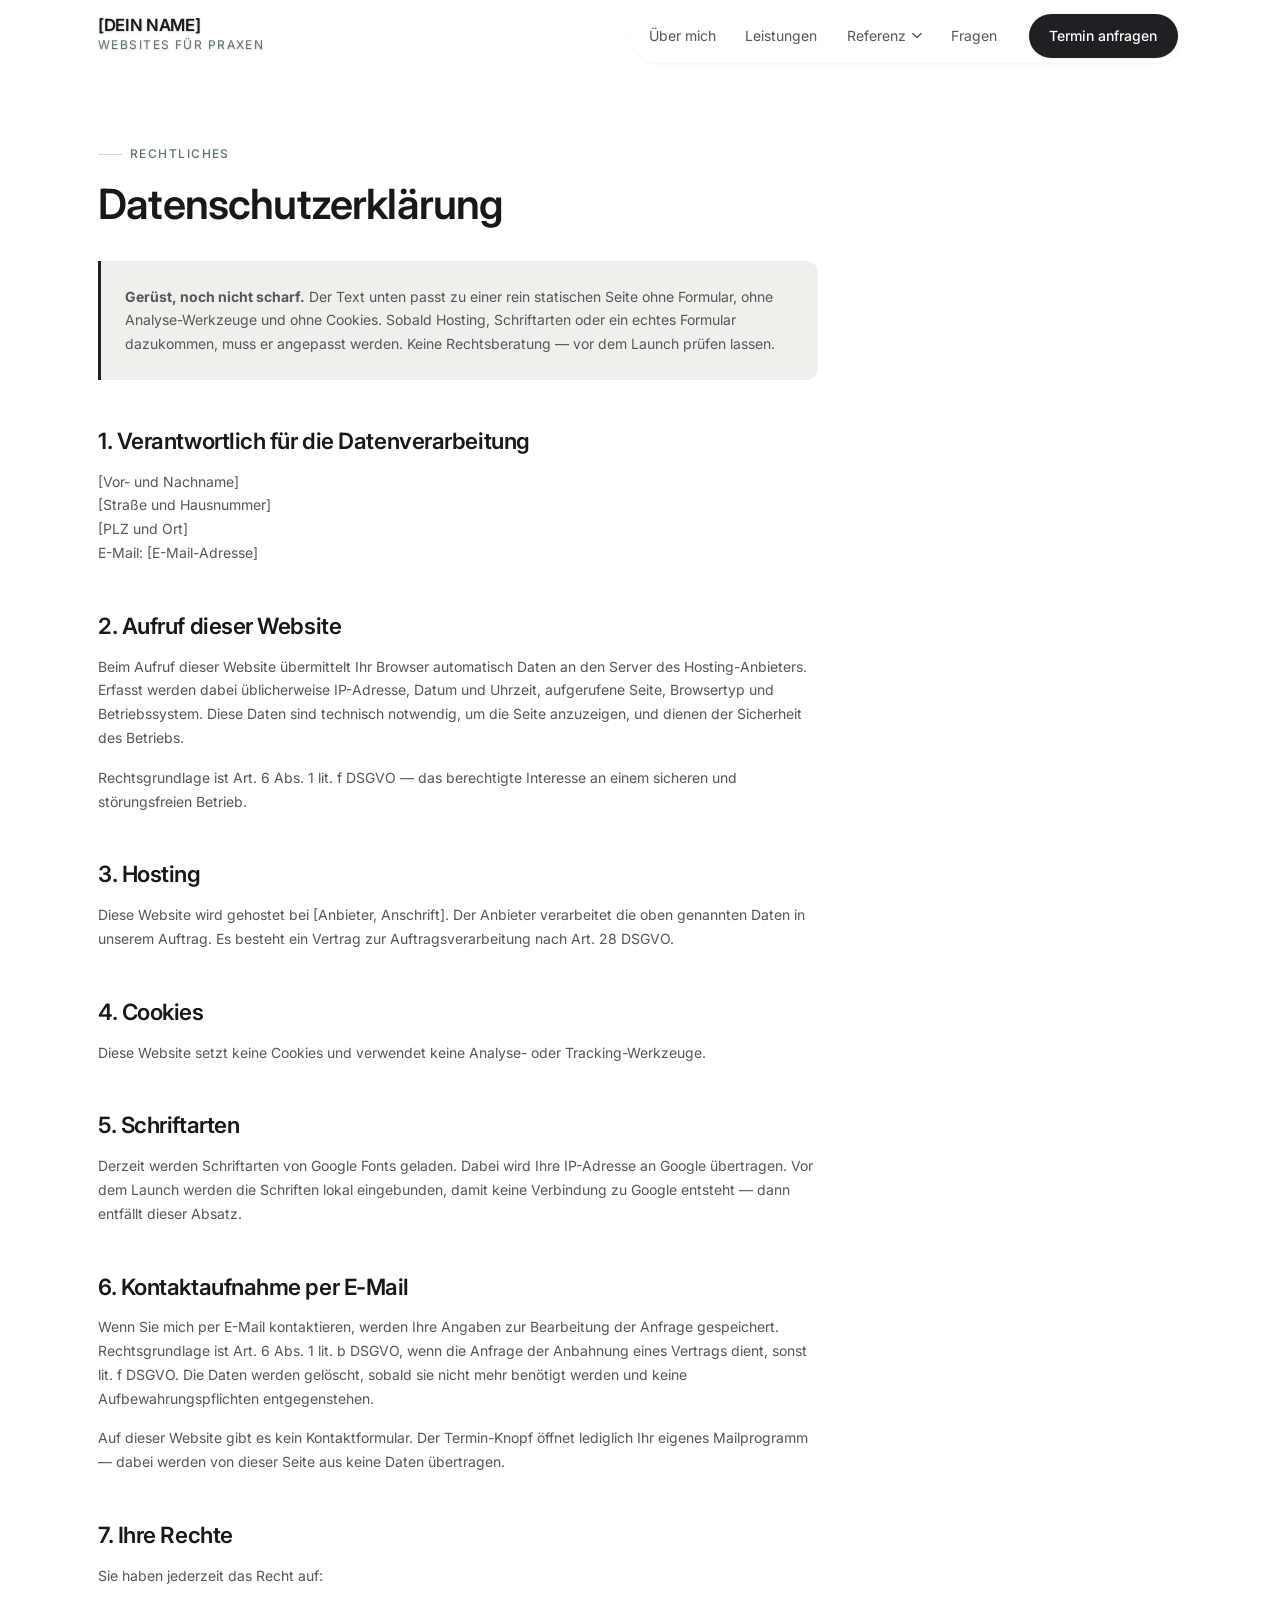
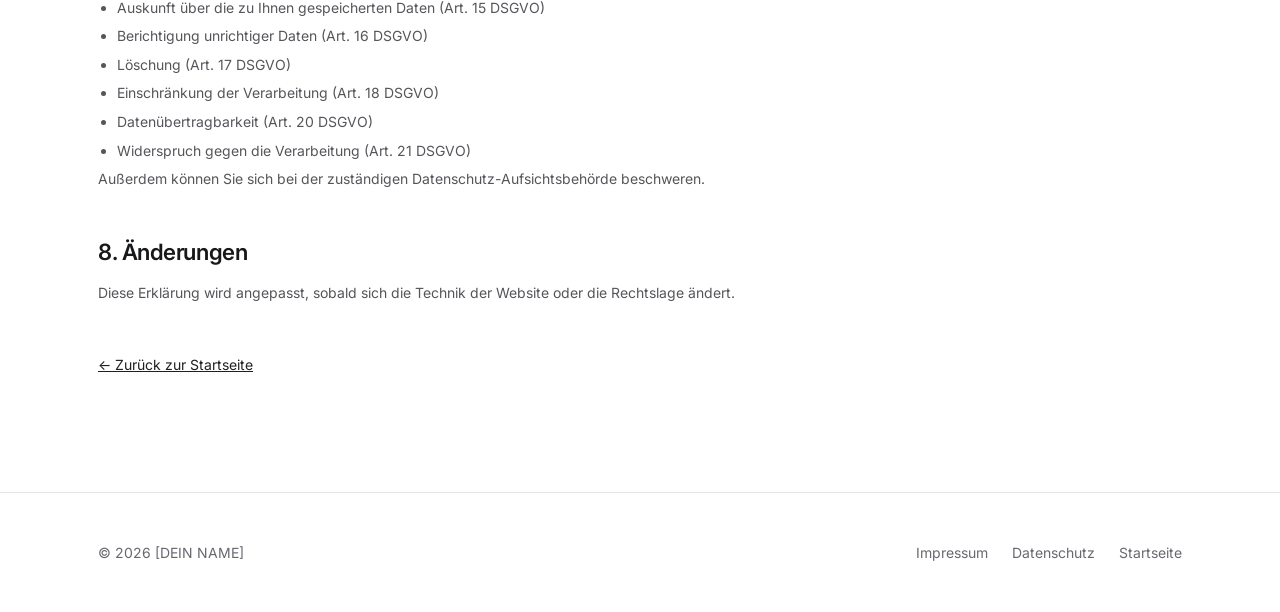
==== commit 738390fe: "Portfolio als Untermenue, reduzierte Leiste auf der Portfolio-Seite Portfolio steht nicht mehr neben" ====
--- a/HTML/datenschutz.html
+++ b/HTML/datenschutz.html
@@ -43,8 +43,21 @@
     <nav class="nav-links" id="hauptmenue" aria-label="Hauptmenü">
       <a href="../index.html#ueber">Über mich</a>
       <a href="../index.html#leistungen">Leistungen</a>
-      <a href="../index.html#referenz">Referenz</a>
-      <a href="portfolio.html">Portfolio</a>
+
+      <div class="nav-gruppe">
+        <button class="nav-aufklapp" type="button"
+                aria-expanded="false" aria-controls="untermenue-arbeiten">
+          Referenz
+          <svg class="nav-pfeil" viewBox="0 0 12 8" aria-hidden="true">
+            <path d="M1 1.6L6 6.4L11 1.6" fill="none" stroke="currentColor"
+                  stroke-width="1.7" stroke-linecap="round" stroke-linejoin="round" />
+          </svg>
+        </button>
+        <div class="nav-untermenue" id="untermenue-arbeiten" hidden>
+          <a href="../index.html#referenz">Referenz auf der Startseite</a>
+          <a href="portfolio.html">Portfolio &amp; Arbeiten</a>
+        </div>
+      </div>
       <a href="../index.html#faq">Fragen</a>
       <a class="btn btn--primary" href="#" data-mail="link">Termin anfragen</a>
     </nav>
--- a/CSS/styles.css
+++ b/CSS/styles.css
@@ -313,7 +313,11 @@
   margin-left: auto;
   padding: 0.28rem;
 }
-.nav-links a {
+/* Punkte der obersten Ebene — Links und der Aufklapp-Knopf sehen
+   gleich aus, damit man den Unterschied nicht sieht. */
+.nav-links > a,
+.nav-aufklapp {
+  display: inline-flex; align-items: center; gap: 0.35rem;
   padding: 0.48rem 0.85rem;
   font-size: var(--size-small);
   color: var(--text-mid);
@@ -322,11 +326,81 @@
   white-space: nowrap;
   transition: color var(--duration) var(--ease), background var(--duration) var(--ease);
 }
-.nav-links a:hover { color: var(--text); background: var(--accent-soft); }
-.nav-links a.is-active {
+.nav-links > a:hover,
+.nav-aufklapp:hover { color: var(--text); background: var(--accent-soft); }
+
+.nav-links > a.is-active,
+.nav-aufklapp.is-active {
   color: var(--surface);
   background: var(--accent);
   font-weight: var(--weight-medium);
+}
+
+
+/* ── Untermenü ─────────────────────────────────────────────
+   Gebaut nach dem üblichen Muster für Navigations-Aufklapper: der
+   Auslöser ist ein Knopf mit aria-expanded, nicht ein Link. Maus zum
+   Aufklappen, Tastatur mit Pfeiltasten, Escape schließt und springt
+   zurück auf den Knopf. Auf dem Handy klappt es eingerückt im Menü
+   auf statt zu schweben. */
+
+.nav-gruppe { position: relative; }
+
+.nav-pfeil {
+  width: 10px; height: 7px;
+  flex-shrink: 0;
+  transition: transform var(--duration) var(--ease);
+}
+.nav-aufklapp[aria-expanded="true"] .nav-pfeil { transform: rotate(180deg); }
+
+.nav-untermenue {
+  display: flex;
+  flex-direction: column;
+  gap: 2px;
+}
+.nav-untermenue[hidden] { display: none; }
+
+.nav-untermenue a {
+  display: block;
+  padding: 0.55rem 0.9rem;
+  font-size: var(--size-small);
+  color: var(--text-mid);
+  text-decoration: none;
+  border-radius: var(--radius-sm);
+  white-space: nowrap;
+  transition: color var(--duration) var(--ease), background var(--duration) var(--ease);
+}
+.nav-untermenue a:hover { color: var(--text); background: var(--accent-soft); }
+.nav-untermenue a.is-active { color: var(--text); font-weight: var(--weight-medium); }
+
+/* Am Rechner schwebt es unter dem Punkt */
+@media (min-width: 1140px) {
+  .nav-untermenue {
+    position: absolute;
+    top: calc(100% + 12px);
+    left: 50%;
+    transform: translateX(-50%);
+    min-width: 240px;
+    padding: 0.4rem;
+    background: rgba(255, 255, 255, 0.94);
+    backdrop-filter: blur(16px) saturate(1.4);
+    -webkit-backdrop-filter: blur(16px) saturate(1.4);
+    border-radius: var(--radius);
+    box-shadow: var(--shadow-lg);
+    animation: untermenueAuf 0.2s var(--ease);
+  }
+  /* Unsichtbare Brücke: sonst klappt es zu, wenn die Maus die Lücke
+     zwischen Knopf und Untermenü überquert. */
+  .nav-untermenue::before {
+    content: '';
+    position: absolute;
+    top: -14px; left: 0; right: 0;
+    height: 14px;
+  }
+}
+@keyframes untermenueAuf {
+  from { opacity: 0; transform: translate(-50%, -6px); }
+  to   { opacity: 1; transform: translate(-50%, 0); }
 }
 
 
@@ -337,7 +411,8 @@
    ihrer Nähe wieder auf — wie ein Scanner, der darüberwandert.
    Die Nähe zum Zeiger rechnet main.js in --naehe (0 bis 1). */
 @media (min-width: 1140px) {
-  .nav-links a {
+  .nav-links > a,
+  .nav-aufklapp {
     position: relative;
     transition: opacity 0.16s linear,
                 color var(--duration) var(--ease),
@@ -355,16 +430,19 @@
   }
 
   /* Noch nicht erreichte Abschnitte treten am weitesten zurück … */
-  .nav.ist-gedimmt .nav-links a:not(.btn):not(.is-active) {
+  .nav.ist-gedimmt .nav-links > a:not(.btn):not(.is-active),
+  .nav.ist-gedimmt .nav-aufklapp:not(.is-active) {
     opacity: calc(0.24 + 0.76 * var(--naehe, 0));
   }
   /* … schon gesehene bleiben etwas präsenter. Das ist der Verlauf. */
-  .nav.ist-gedimmt .nav-links a.ist-vorbei:not(.is-active) {
+  .nav.ist-gedimmt .nav-links > a.ist-vorbei:not(.is-active),
+  .nav.ist-gedimmt .nav-aufklapp.ist-vorbei:not(.is-active) {
     opacity: calc(0.46 + 0.54 * var(--naehe, 0));
   }
 
   /* Mit der Tastatur gibt es keinen Zeiger — dann alles zeigen. */
-  .nav.ist-gedimmt .nav-links:focus-within a { opacity: 1; }
+  .nav.ist-gedimmt .nav-links:focus-within > a,
+  .nav.ist-gedimmt .nav-links:focus-within .nav-aufklapp { opacity: 1; }
 }
 
 
@@ -473,8 +551,23 @@
   }
   .nav.is-open .nav-links { opacity: 1; visibility: visible; transform: translateY(0); }
 
-  .nav-links a { padding: 0.9rem 0.5rem; font-size: 1rem; border-radius: var(--radius-sm); }
+  .nav-links > a { padding: 0.9rem 0.5rem; font-size: 1rem; border-radius: var(--radius-sm); }
   .nav-links .btn { margin-left: 0; margin-top: var(--space-2); }
+
+  /* Aufklapper im Handy-Menü: volle Breite, Untermenü eingerückt */
+  .nav-aufklapp {
+    width: 100%;
+    justify-content: space-between;
+    padding: 0.9rem 0.5rem;
+    font-size: 1rem;
+    border-radius: var(--radius-sm);
+  }
+  .nav-untermenue {
+    margin: 0.1rem 0 0.4rem var(--space-2);
+    padding-left: var(--space-2);
+    border-left: 2px solid var(--accent-line);
+  }
+  .nav-untermenue a { padding: 0.75rem 0.5rem; font-size: 0.95rem; }
 }
 
 
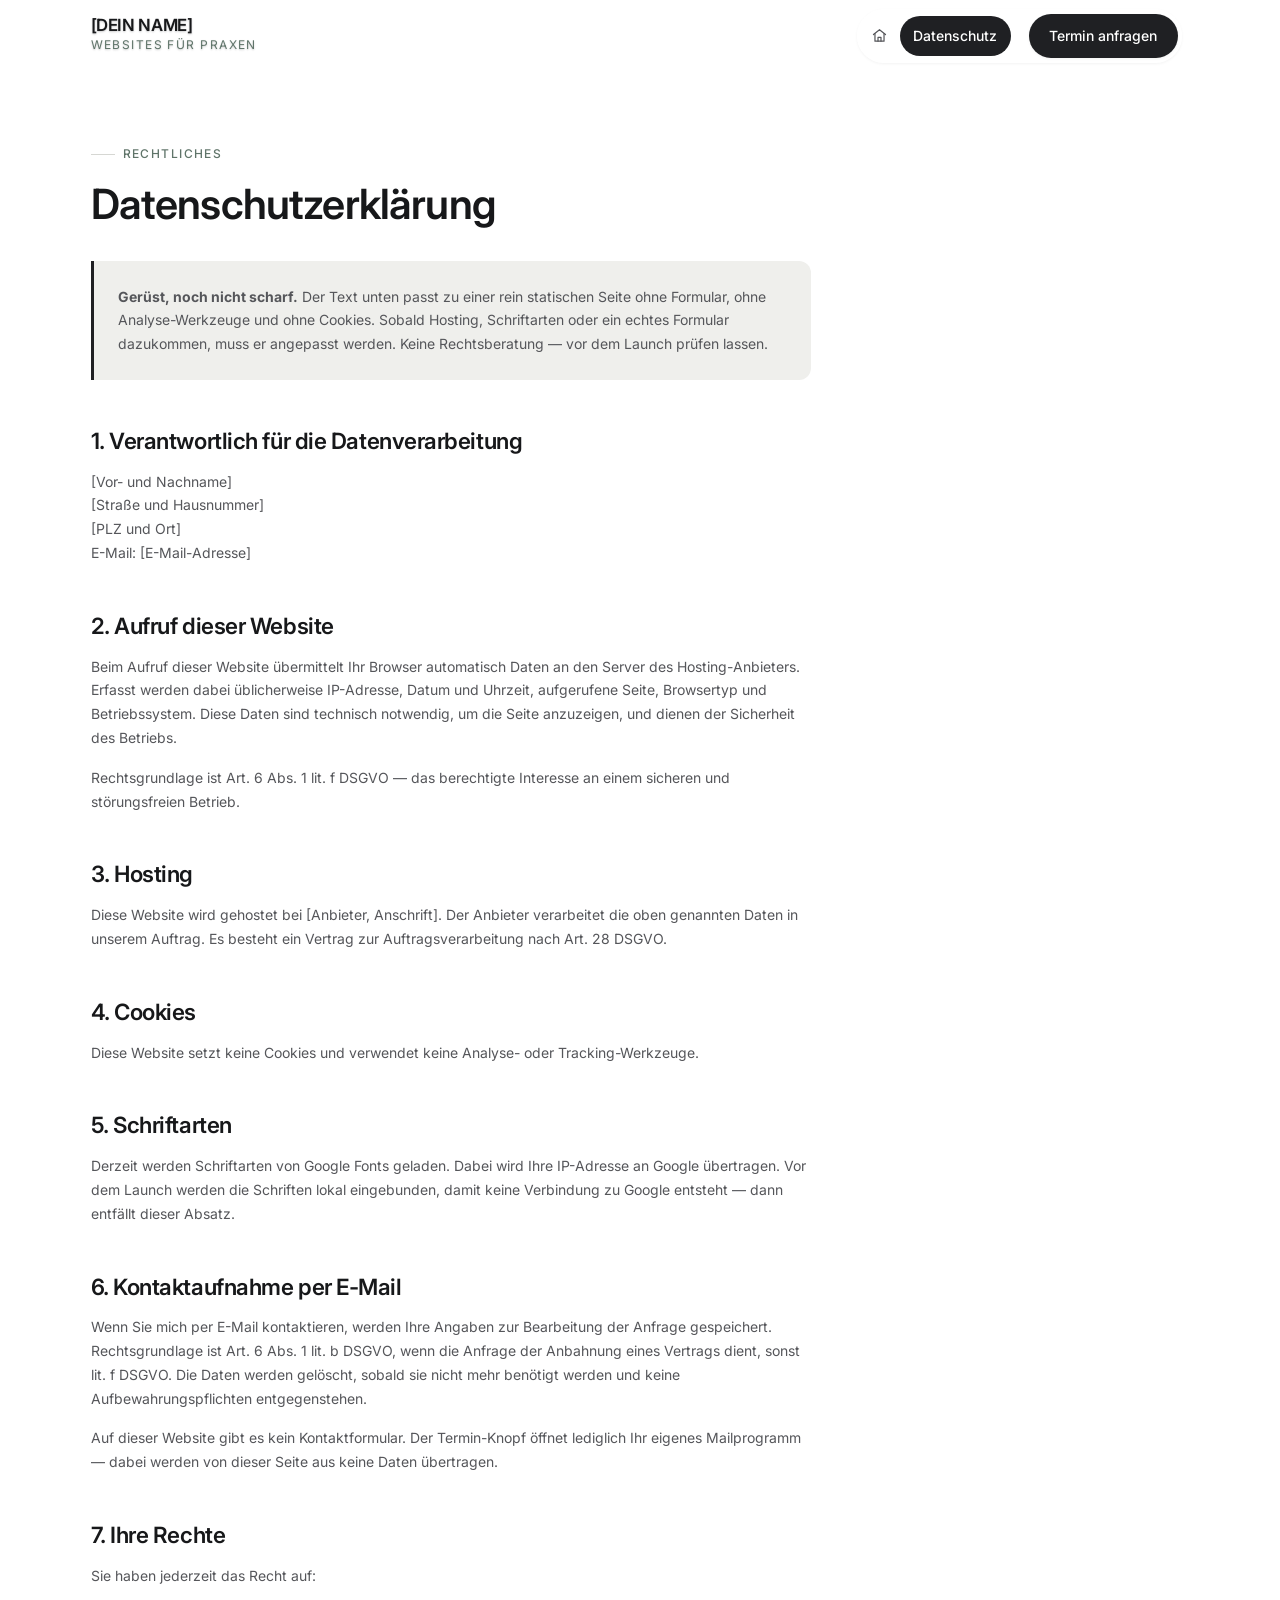
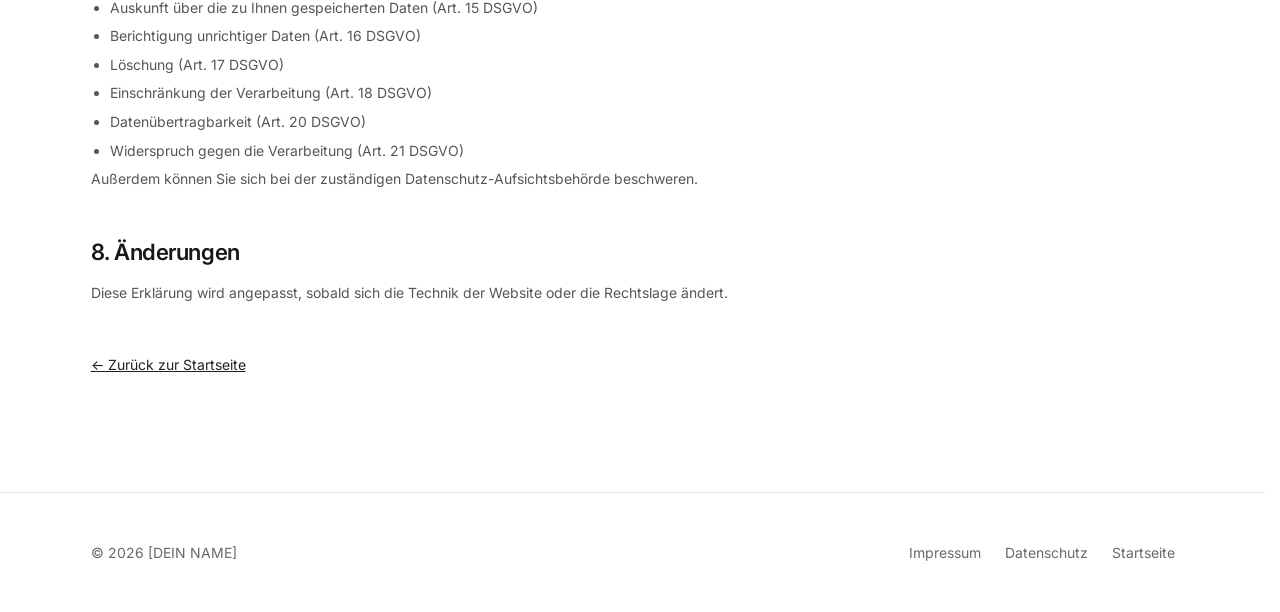
==== commit b030d86e: "Haus in der Leiste aller Unterseiten, Adresse wechselt mit dem Projekt Unterseiten haben jetzt alle " ====
--- a/HTML/datenschutz.html
+++ b/HTML/datenschutz.html
@@ -41,24 +41,21 @@
     </button>
 
     <nav class="nav-links" id="hauptmenue" aria-label="Hauptmenü">
-      <a href="../index.html#ueber">Über mich</a>
-      <a href="../index.html#leistungen">Leistungen</a>
 
-      <div class="nav-gruppe">
-        <button class="nav-aufklapp" type="button"
-                aria-expanded="false" aria-controls="untermenue-arbeiten">
-          Referenz
-          <svg class="nav-pfeil" viewBox="0 0 12 8" aria-hidden="true">
-            <path d="M1 1.6L6 6.4L11 1.6" fill="none" stroke="currentColor"
-                  stroke-width="1.7" stroke-linecap="round" stroke-linejoin="round" />
-          </svg>
-        </button>
-        <div class="nav-untermenue" id="untermenue-arbeiten" hidden>
-          <a href="../index.html#referenz">Referenz auf der Startseite</a>
-          <a href="portfolio.html">Portfolio &amp; Arbeiten</a>
-        </div>
-      </div>
-      <a href="../index.html#faq">Fragen</a>
+      <!-- Fest in der Leiste: auf Unterseiten gibt es keinen
+           Landing-Bereich, aus dem es herausfahren könnte. -->
+      <a class="nav-heim nav-heim--fest" href="../index.html"
+         aria-label="Startseite" title="Startseite">
+        <svg viewBox="0 0 24 24" fill="none" stroke="currentColor" stroke-width="1.7"
+             stroke-linecap="round" stroke-linejoin="round" aria-hidden="true">
+          <path d="M3.5 10.6L12 3.8l8.5 6.8" />
+          <path d="M5.6 9.4V20h12.8V9.4" />
+          <path d="M9.9 20v-5.4h4.2V20" />
+        </svg>
+        <span class="nav-heim-wort">Startseite</span>
+      </a>
+
+      <a href="datenschutz.html" class="is-active" aria-current="page">Datenschutz</a>
       <a class="btn btn--primary" href="#" data-mail="link">Termin anfragen</a>
     </nav>
   </div>
--- a/CSS/styles.css
+++ b/CSS/styles.css
@@ -13,7 +13,22 @@
   scroll-padding-top: var(--anker-abstand);
   overflow-x: hidden;
   -webkit-text-size-adjust: 100%;
-}
+  /* Platz für den Rollbalken dauerhaft freihalten. Sonst springt die
+     Seite seitlich, sobald ein Fenster das Scrollen sperrt. */
+  scrollbar-gutter: stable;
+}
+
+/* Solange ein Fenster offen ist, steht die Seite dahinter still.
+   touch-action ist dabei das Entscheidende — auf dem iPhone reicht
+   overflow: hidden allein nicht aus. Das offene Fenster nehmen wir
+   ausdrücklich wieder aus, damit es innen scrollen darf. */
+html.fenster-offen,
+html.fenster-offen body {
+  overflow: hidden;
+  overscroll-behavior: none;
+  touch-action: none;
+}
+dialog[open] { touch-action: auto; }
 
 body {
   font-family: var(--font-body);
@@ -334,6 +349,62 @@
   color: var(--surface);
   background: var(--accent);
   font-weight: var(--weight-medium);
+}
+
+
+/* Das Häuschen fährt seitlich aus, sobald das Logo weggescrollt ist.
+   Es sieht aus wie ein Menüpunkt und verhält sich auch so — dimmen
+   und Scanner greifen ohne Zusatzregel.
+   Die Auswahl steht bewusst als ".nav-links > a.nav-heim": ".nav-heim"
+   allein wäre weniger spezifisch als ".nav-links > a" und würde von
+   dessen Werten überstimmt. */
+.nav-links > a.nav-heim {
+  max-width: 0;
+  padding-inline: 0;
+  opacity: 0;
+  overflow: hidden;
+  transition: max-width 0.35s var(--ease),
+              padding 0.35s var(--ease),
+              opacity 0.25s var(--ease),
+              color var(--duration) var(--ease),
+              background var(--duration) var(--ease);
+}
+.nav-heim svg { width: 17px; height: 17px; flex-shrink: 0; }
+
+.nav.hat-logo-verlassen .nav-links > a.nav-heim {
+  max-width: 3rem;
+  padding-inline: 0.6rem;
+  opacity: 1;
+}
+
+/* Auf dem Handy übernimmt das der Knopf unten rechts */
+@media (max-width: 1139px) {
+  .nav-links > a.nav-heim { display: none; }
+}
+
+/* Auf den Unterseiten steht das Häuschen fest in der Leiste — dort
+   gibt es keinen Landing-Bereich, aus dem es herausfahren könnte.
+   Muss nach der Regel oben stehen: gleiche Spezifität, es gewinnt
+   die spätere. */
+.nav-links > a.nav-heim--fest {
+  max-width: 3rem;
+  padding-inline: 0.6rem;
+  opacity: 1;
+  overflow: visible;
+}
+.nav-heim-wort { display: none; }
+
+@media (max-width: 1139px) {
+  .nav-links > a.nav-heim--fest {
+    display: inline-flex;
+    justify-content: flex-start;
+    gap: var(--space-2);
+    max-width: none;
+    padding: 0.9rem 0.5rem;
+    font-size: 1rem;
+  }
+  /* Im aufgeklappten Menü ist ein Symbol allein zu wenig */
+  .nav-heim-wort { display: inline; }
 }
 
 
@@ -603,6 +674,20 @@
   object-fit: cover;
   object-position: 50% 58%;      /* die Baumspitzen bleiben im Bild */
 }
+
+/* Der Film liegt über dem Standbild und blendet sich ein, sobald er
+   wirklich läuft. Läuft er nicht, bleibt einfach das Bild stehen —
+   kein leerer schwarzer Kasten. */
+.hero-video {
+  position: absolute; inset: 0;
+  width: 100%; height: 100%;
+  object-fit: cover;
+  object-position: 50% 58%;
+  opacity: 0;
+  transition: opacity 0.9s var(--ease);
+  pointer-events: none;          /* nichts zum Anklicken */
+}
+.hero-bild.hat-video .hero-video { opacity: 1; }
 .hero-bild::after {
   content: '';
   position: absolute; inset: 0;
@@ -874,6 +959,7 @@
 .auswahl-fenster {
   width: min(94vw, 560px);
   max-height: 86vh;
+  margin: auto;                  /* siehe Hinweis beim Baustein-Fenster */
   padding: 0;
   border: 0;
   border-radius: var(--radius-lg);
@@ -1069,6 +1155,90 @@
 }
 
 
+/* ── 8c2. BAUSTEIN IM DETAIL ───────────────────────────────
+   Klick auf eine Kachel dreht sie mittig auf, alles dahinter
+   verschwimmt. Als <dialog>, damit Escape, Tastaturführung und die
+   Verdunklung des Hintergrunds vom Browser kommen. */
+
+.baustein-fenster {
+  width: min(92vw, 540px);
+  /* margin: auto zentriert ein modales <dialog>. Steht hier
+     ausdrücklich, weil der Reset ganz oben allen Elementen margin: 0
+     gibt und die eingebaute Zentrierung damit wegfällt. */
+  margin: auto;
+  padding: 0;
+  border: 0;
+  background: none;
+  overflow: visible;
+}
+.baustein-fenster::backdrop {
+  background: rgba(255, 255, 255, 0.55);
+  backdrop-filter: blur(12px) saturate(1.1);
+  -webkit-backdrop-filter: blur(12px) saturate(1.1);
+}
+
+/* Die Kachel dreht sich herein wie eine umgedrehte Karte */
+.baustein-fenster[open] { animation: karteDreht 0.55s var(--ease); }
+@keyframes karteDreht {
+  from { opacity: 0; transform: perspective(1500px) rotateY(-88deg) scale(0.82); }
+  55%  { opacity: 1; }
+  to   { opacity: 1; transform: perspective(1500px) rotateY(0) scale(1); }
+}
+
+.baustein-gross {
+  padding: clamp(var(--space-3), 5vw, var(--space-5));
+  max-height: 74vh;
+  overflow: auto;
+  background: var(--surface);
+  border: 1px solid var(--border);
+  border-radius: var(--radius-lg);
+  box-shadow: var(--shadow-lg);
+}
+.baustein-gross .baustein-symbol { margin-bottom: var(--space-3); }
+.baustein-gross h3 { font-size: var(--size-h3); margin-bottom: var(--space-2); }
+
+.baustein-kurz {
+  font-size: var(--size-lead);
+  line-height: 1.55;
+  color: var(--text);
+}
+.baustein-lang { margin-top: var(--space-3); }
+.baustein-lang p {
+  color: var(--text-mid);
+  font-size: var(--size-small);
+}
+
+/* Die dunkle Spiel-Kachel öffnet auch dunkel */
+.baustein-fenster.ist-dunkel .baustein-gross {
+  background: var(--accent);
+  border-color: var(--accent);
+  color: var(--hero-text);
+}
+.baustein-fenster.ist-dunkel .baustein-kurz { color: var(--hero-text); }
+.baustein-fenster.ist-dunkel .baustein-lang p { color: var(--hero-text-mid); }
+.baustein-fenster.ist-dunkel .baustein-symbol {
+  background: rgba(255, 255, 255, 0.16);
+  color: var(--hero-text);
+}
+
+/* Zurück steht als Text unter der Karte, nicht als Knopf darin */
+.baustein-zurueck {
+  display: block;
+  margin: var(--space-3) auto 0;
+  padding: 0.4rem 0.8rem;
+  font-size: var(--size-small);
+  color: var(--text-mid);
+  text-decoration: underline;
+  text-underline-offset: 4px;
+  transition: color var(--duration) var(--ease);
+}
+.baustein-zurueck:hover { color: var(--text); }
+
+/* Kacheln sind anklickbar — das darf man auch sehen */
+.baustein[role="button"] { cursor: pointer; }
+.spielfeld.ist-spielbar .baustein[role="button"] { cursor: grab; }
+
+
 /* ── 8d. SPIELFELD ─────────────────────────────────────── */
 /* Der graue Rahmen, in dem sich die Kacheln herumschieben lassen.
    Ohne JavaScript bleibt alles ein ganz normales Raster — die Klasse
@@ -1478,15 +1648,52 @@
   white-space: nowrap; overflow: hidden; text-overflow: ellipsis;
 }
 
+/* Für jede Geräteform liegt ein eigener Zuschnitt bereit. Sie liegen
+   übereinander und werden übergeblendet, statt die Quelle zu tauschen —
+   so gibt es beim Wechsel kein kurzes Weiß. */
 .geraet-inhalt {
+  position: relative;
   flex: 1; min-height: 0;
+  background: var(--surface);
+}
+.geraet-bild {
+  position: absolute; inset: 0;
+  width: 100%; height: 100%;
+  object-fit: cover;
+  object-position: 50% 0;        /* immer am Seitenanfang bleiben */
+  opacity: 0;
+  transition: opacity 0.55s var(--ease);
+}
+.geraet[data-geraet="desktop"] .geraet-bild[data-fuer="desktop"],
+.geraet[data-geraet="tablet"]  .geraet-bild[data-fuer="tablet"],
+.geraet[data-geraet="handy"]   .geraet-bild[data-fuer="handy"] { opacity: 1; }
+
+/* Füllung für Vorschauen ohne Bild — liegt ÜBER den Bildern und
+   blendet sich weg, sobald welche da sind. So braucht es keine
+   Sonderregel für jede einzelne Geräteform. */
+.geraet-fuellung {
+  position: absolute; inset: 0;
   display: grid; place-items: center;
-  padding: var(--space-2);
+  align-content: center;
+  gap: var(--space-1);
+  padding: var(--space-3);
   text-align: center;
+  background: var(--bg-soft);
+  color: var(--text-soft);
   font-size: var(--size-small);
-  color: var(--text-soft);
-}
-.geraet-inhalt img { width: 100%; height: 100%; object-fit: cover; object-position: 50% 0; }
+  line-height: 1.4;
+  opacity: 1;
+  transition: opacity 0.45s var(--ease);
+}
+.geraet.hat-bilder .geraet-fuellung { opacity: 0; }
+
+.geraet-plus {
+  display: block;
+  font-size: clamp(2.4rem, 7vw, 3.6rem);
+  font-weight: var(--weight-normal);
+  line-height: 1;
+  color: var(--accent-line);
+}
 
 .geraet-name {
   margin-top: var(--space-3);
@@ -1497,6 +1704,70 @@
   color: var(--text-soft);
 }
 .geraet-name span { color: var(--text-mid); }
+
+/* ── REFERENZ ZUM BLÄTTERN ─────────────────────────────────
+   Links bleibt die Geräte-Vorschau, rechts blättert der Text weiter.
+   Nur auf Knopfdruck — nichts läuft von selbst. Die Folien liegen
+   alle in derselben Rasterzelle übereinander, dadurch ist die Bühne
+   automatisch so hoch wie die längste und nichts springt. */
+
+.blaetter-kopf {
+  display: flex; align-items: center;
+  gap: var(--space-2);
+  margin-bottom: var(--space-3);
+}
+.blaetter-knopf {
+  display: inline-flex; align-items: center; justify-content: center;
+  width: 38px; height: 38px;
+  flex-shrink: 0;
+  border: 1px solid var(--border-strong);
+  border-radius: 50%;
+  color: var(--text-mid);
+  transition: color var(--duration) var(--ease),
+              border-color var(--duration) var(--ease),
+              background var(--duration) var(--ease);
+}
+.blaetter-knopf:hover:not(:disabled) {
+  color: var(--surface);
+  background: var(--accent);
+  border-color: var(--accent);
+}
+.blaetter-knopf:disabled { opacity: 0.3; cursor: default; }
+.blaetter-knopf svg { width: 15px; height: 15px; }
+
+.blaetter-stand {
+  font-size: var(--size-label);
+  letter-spacing: var(--tracking-label);
+  text-transform: uppercase;
+  color: var(--text-soft);
+}
+.blaetter-stand strong {
+  color: var(--text);
+  font-family: var(--font-display);
+  font-size: 0.95rem;
+}
+
+.blaetter-buehne { display: grid; }
+
+.referenz-folie {
+  grid-area: 1 / 1;
+  opacity: 0;
+  visibility: hidden;
+  /* Erst ausblenden, dann unsichtbar schalten — sonst blitzt beim
+     Wechsel kurz die alte Folie durch die neue. */
+  transition: opacity 0.4s var(--ease),
+              visibility 0s linear 0.4s;
+}
+.referenz-folie.is-aktiv {
+  opacity: 1;
+  visibility: visible;
+  transition: opacity 0.4s var(--ease) 0.12s,
+              visibility 0s linear 0s;
+}
+
+.referenz-folie h3 { font-size: var(--size-h3); margin-bottom: var(--space-2); }
+.referenz-folie > p { color: var(--text-mid); }
+
 
 /* ── ARBEITEN-LISTE (Portfolio-Seite) ──────────────────── */
 
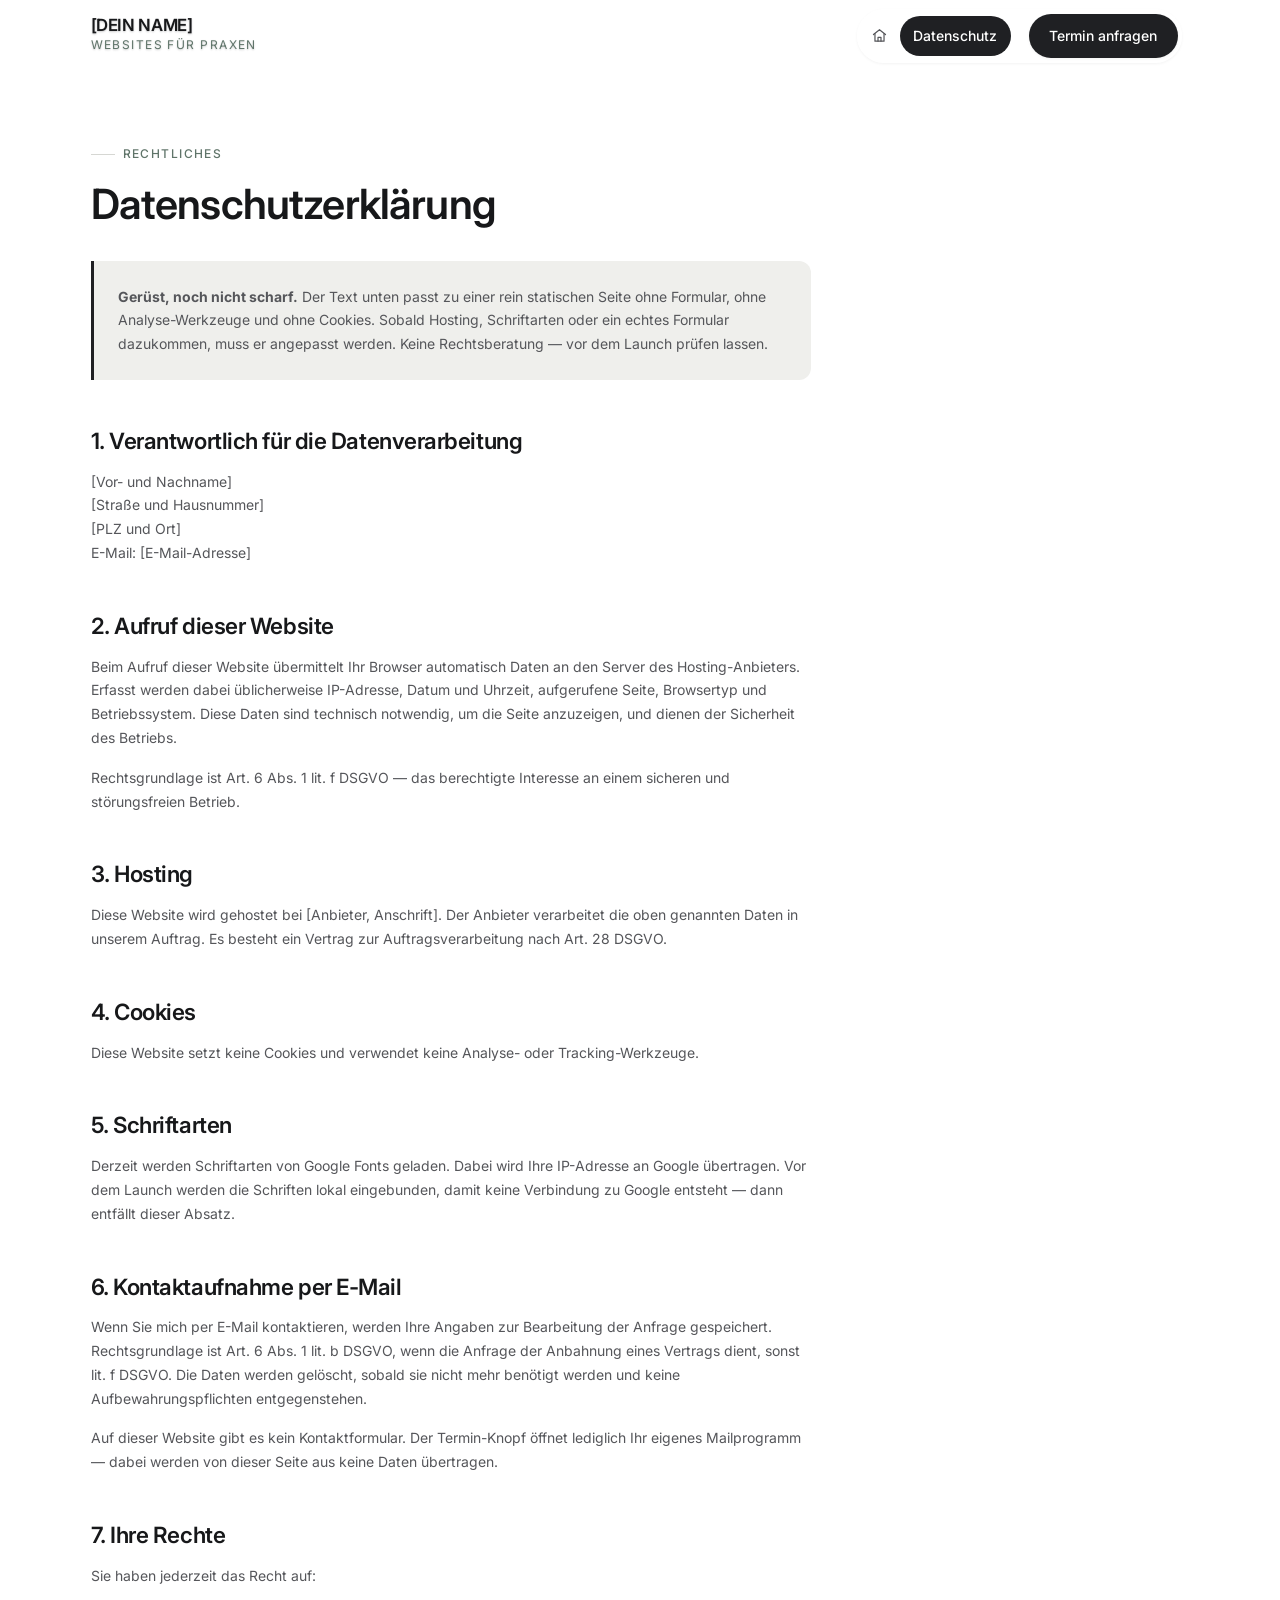
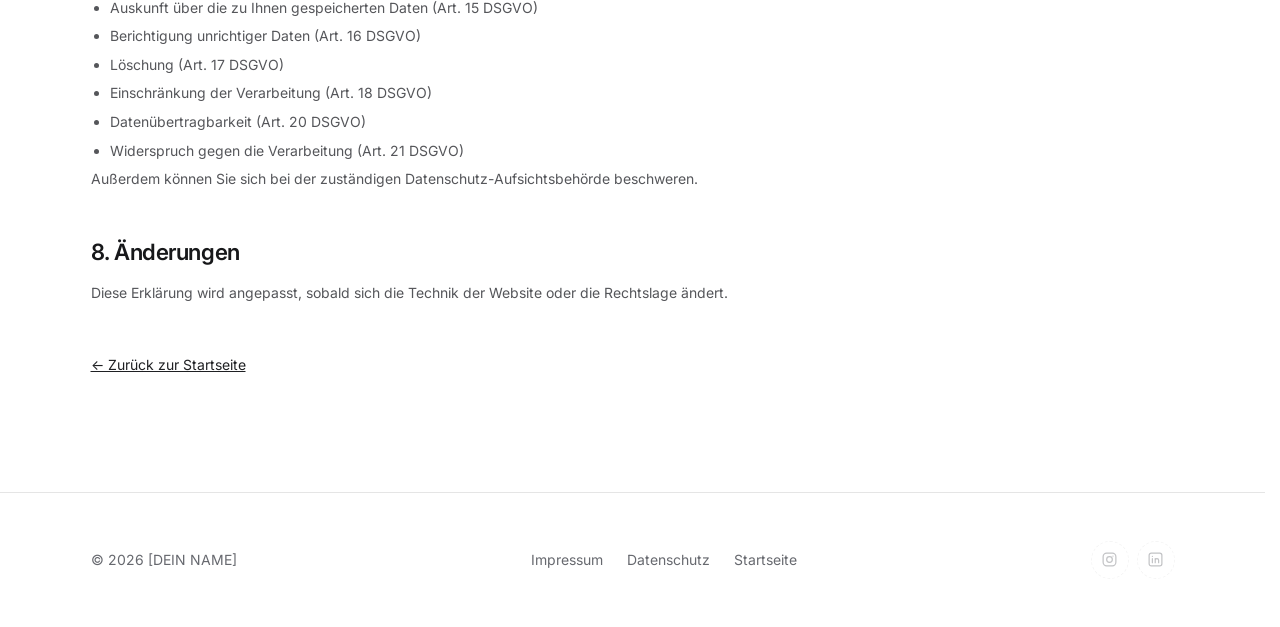
==== commit 4ca04cd0: "Rechtstexte unter "Fragen", Instagram und LinkedIn in der Fusszeile "Fragen" ist jetzt ein Aufklappe" ====
--- a/HTML/datenschutz.html
+++ b/HTML/datenschutz.html
@@ -178,6 +178,27 @@
       <a href="datenschutz.html">Datenschutz</a>
       <a href="../index.html">Startseite</a>
     </nav>
+
+    <!-- Noch ohne Ziel. Sobald die Profile stehen: href="…" ergänzen,
+         dann sind die Knöpfe sofort klickbar. -->
+    <div class="sozial">
+      <a class="sozial-knopf" aria-label="Instagram" title="Instagram — Link folgt">
+        <svg viewBox="0 0 24 24" fill="none" stroke="currentColor" stroke-width="1.7"
+             stroke-linecap="round" stroke-linejoin="round" aria-hidden="true">
+          <rect x="3" y="3" width="18" height="18" rx="5" />
+          <circle cx="12" cy="12" r="4" />
+          <path d="M16.9 7.1h.01" />
+        </svg>
+      </a>
+      <a class="sozial-knopf" aria-label="LinkedIn" title="LinkedIn — Link folgt">
+        <svg viewBox="0 0 24 24" fill="none" stroke="currentColor" stroke-width="1.7"
+             stroke-linecap="round" stroke-linejoin="round" aria-hidden="true">
+          <rect x="3" y="3" width="18" height="18" rx="3" />
+          <path d="M7.6 10.6v6M7.6 7.6h.01" />
+          <path d="M11.6 16.6v-6M11.6 13.2c0-1.4 1-2.4 2.4-2.4s2.4 1 2.4 2.4v3.4" />
+        </svg>
+      </a>
+    </div>
   </div>
 </footer>
 
--- a/CSS/styles.css
+++ b/CSS/styles.css
@@ -1900,6 +1900,35 @@
 .footer a { text-decoration: none; transition: color var(--duration) var(--ease); }
 .footer a:hover { color: var(--accent); }
 
+/* Soziale Netze. Noch ohne Ziel: ein <a> ohne href ist bewusst kein
+   Link — es lässt sich nicht anklicken, nicht anspringen und wird auch
+   nicht als Link vorgelesen. Sobald die Profile stehen, reicht ein
+   href und alles darunter greift von selbst. */
+.sozial { display: flex; gap: var(--space-1); }
+
+.sozial-knopf {
+  display: inline-flex; align-items: center; justify-content: center;
+  width: 38px; height: 38px;
+  border: 1px solid var(--border);
+  border-radius: 50%;
+  color: var(--text-soft);
+  transition: color var(--duration) var(--ease),
+              background var(--duration) var(--ease),
+              border-color var(--duration) var(--ease);
+}
+.sozial-knopf svg { width: 17px; height: 17px; }
+
+.sozial-knopf[href]:hover {
+  color: var(--surface);
+  background: var(--accent);
+  border-color: var(--accent);
+}
+.sozial-knopf:not([href]) {
+  opacity: 0.4;
+  cursor: default;
+  border-style: dashed;
+}
+
 
 /* ── 14. UNTERSEITEN (Impressum, Datenschutz, Fallstudie) ─ */
 
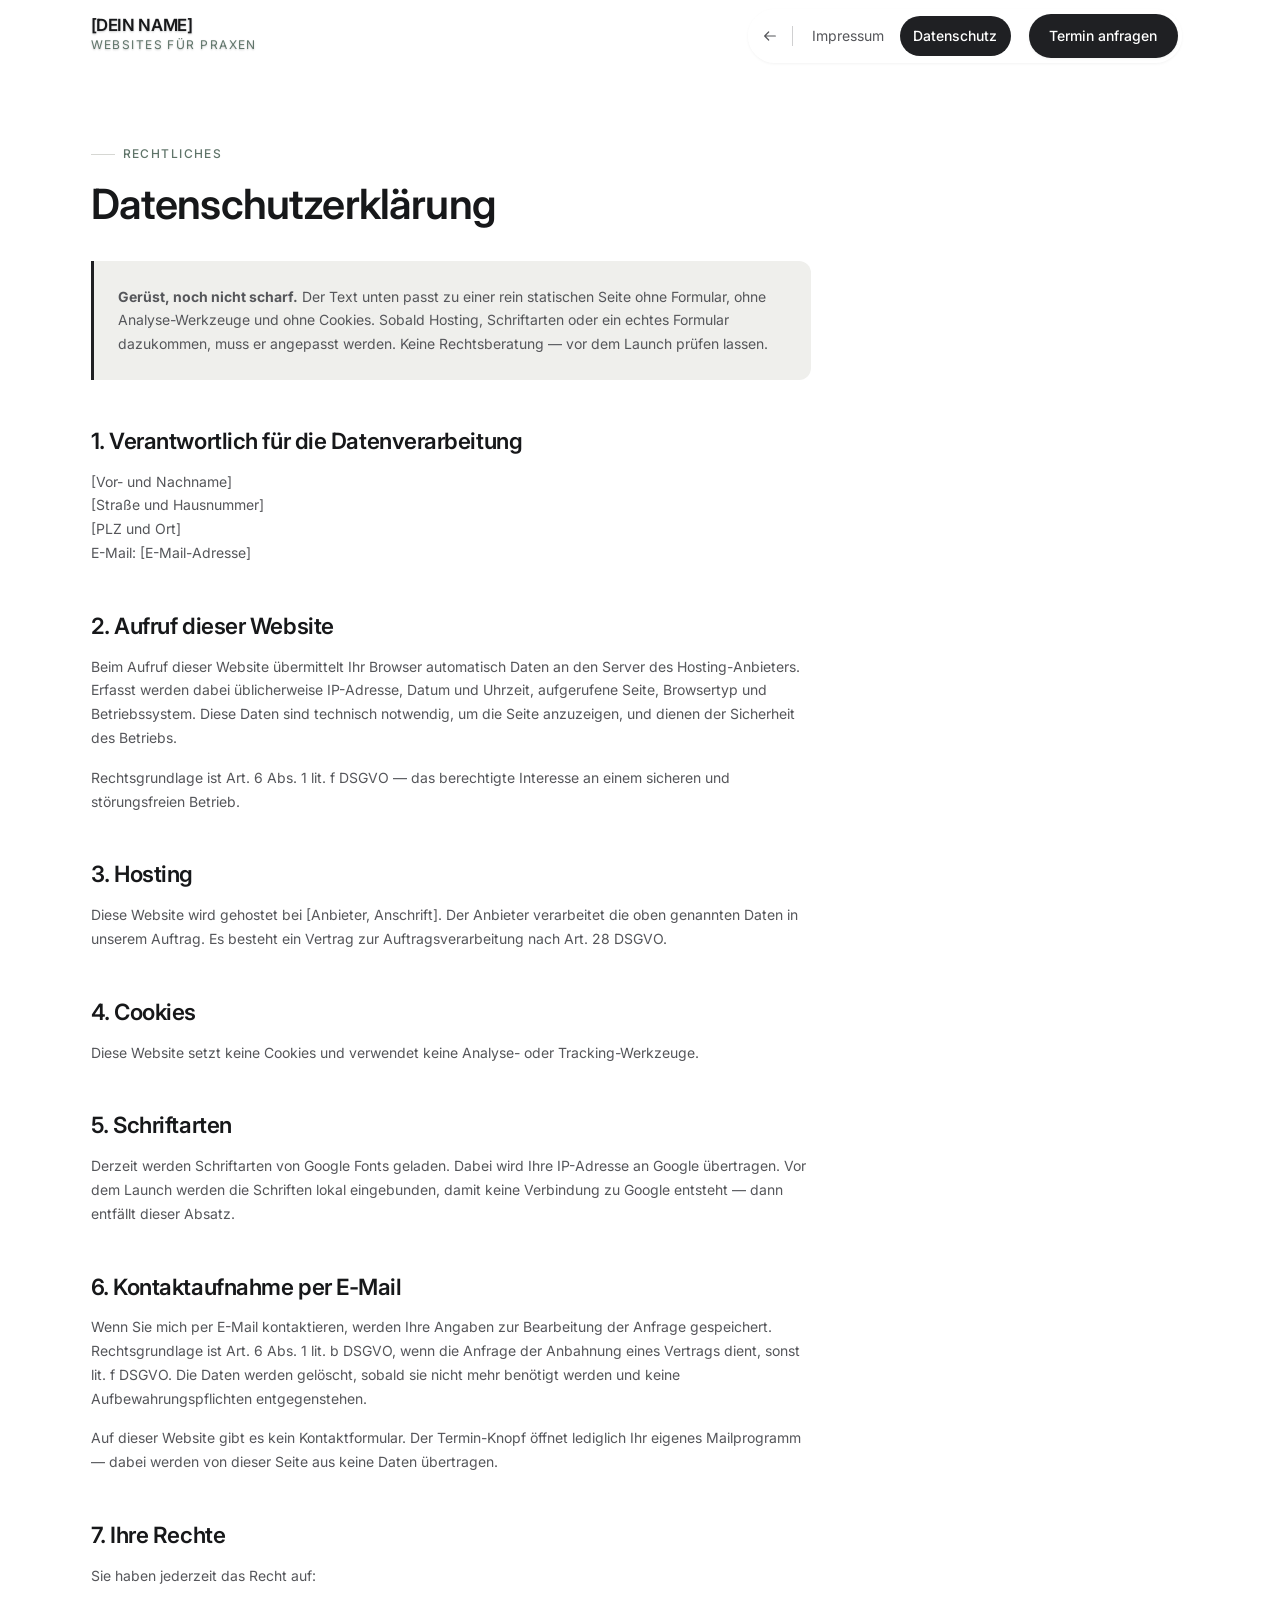
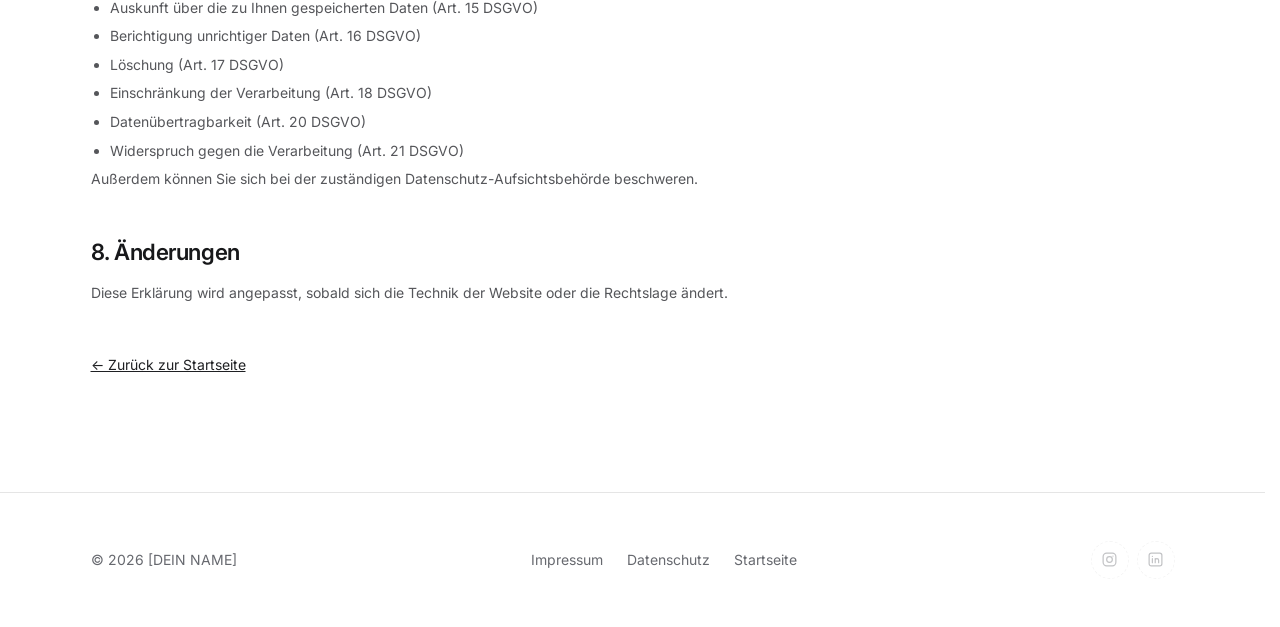
==== commit 137a31a1: "Unterseiten zeigen ihre ganze Ebene, Pfeil statt Haus Die Leiste auf Unterseiten zeigt jetzt alle Se" ====
--- a/HTML/datenschutz.html
+++ b/HTML/datenschutz.html
@@ -42,20 +42,22 @@
 
     <nav class="nav-links" id="hauptmenue" aria-label="Hauptmenü">
 
-      <!-- Fest in der Leiste: auf Unterseiten gibt es keinen
-           Landing-Bereich, aus dem es herausfahren könnte. -->
-      <a class="nav-heim nav-heim--fest" href="../index.html"
-         aria-label="Startseite" title="Startseite">
-        <svg viewBox="0 0 24 24" fill="none" stroke="currentColor" stroke-width="1.7"
+      <!-- Eine Ebene zurück. Kein Haus: das gehört zur Startseite,
+           hier geht es nach oben in der Gliederung. -->
+      <a class="nav-zurueck" href="../index.html"
+         aria-label="Zurück zur Startseite" title="Zurück zur Startseite">
+        <svg viewBox="0 0 24 24" fill="none" stroke="currentColor" stroke-width="1.8"
              stroke-linecap="round" stroke-linejoin="round" aria-hidden="true">
-          <path d="M3.5 10.6L12 3.8l8.5 6.8" />
-          <path d="M5.6 9.4V20h12.8V9.4" />
-          <path d="M9.9 20v-5.4h4.2V20" />
+          <path d="M20 12H4M10 6l-6 6 6 6" />
         </svg>
-        <span class="nav-heim-wort">Startseite</span>
+        <span class="nav-zurueck-wort">Zurück</span>
       </a>
 
+      <span class="nav-ebene-strich" aria-hidden="true"></span>
+
+      <a href="impressum.html">Impressum</a>
       <a href="datenschutz.html" class="is-active" aria-current="page">Datenschutz</a>
+
       <a class="btn btn--primary" href="#" data-mail="link">Termin anfragen</a>
     </nav>
   </div>
--- a/CSS/styles.css
+++ b/CSS/styles.css
@@ -382,29 +382,41 @@
   .nav-links > a.nav-heim { display: none; }
 }
 
-/* Auf den Unterseiten steht das Häuschen fest in der Leiste — dort
-   gibt es keinen Landing-Bereich, aus dem es herausfahren könnte.
-   Muss nach der Regel oben stehen: gleiche Spezifität, es gewinnt
-   die spätere. */
-.nav-links > a.nav-heim--fest {
-  max-width: 3rem;
+/* Auf Unterseiten führt ein Pfeil eine Ebene zurück — kein Haus, das
+   gehört zur Startseite. Daneben stehen die Seiten derselben Ebene,
+   damit man zwischen ihnen wechseln kann, ohne den Umweg über die
+   Startseite. */
+.nav-links > a.nav-zurueck {
   padding-inline: 0.6rem;
-  opacity: 1;
-  overflow: visible;
-}
-.nav-heim-wort { display: none; }
+  color: var(--text-mid);
+}
+.nav-zurueck svg { width: 16px; height: 16px; flex-shrink: 0; }
+.nav-zurueck-wort { display: none; }
 
 @media (max-width: 1139px) {
-  .nav-links > a.nav-heim--fest {
-    display: inline-flex;
+  .nav-links > a.nav-zurueck {
     justify-content: flex-start;
     gap: var(--space-2);
-    max-width: none;
     padding: 0.9rem 0.5rem;
     font-size: 1rem;
   }
   /* Im aufgeklappten Menü ist ein Symbol allein zu wenig */
-  .nav-heim-wort { display: inline; }
+  .nav-zurueck-wort { display: inline; }
+}
+
+/* Trennt den Pfeil optisch von den Punkten derselben Ebene */
+.nav-ebene-strich {
+  width: 1px;
+  height: 20px;
+  flex-shrink: 0;
+  margin-inline: 0.15rem;
+  background: var(--border-strong);
+}
+@media (max-width: 1139px) {
+  .nav-ebene-strich {
+    width: auto; height: 1px;
+    margin: var(--space-1) 0.5rem;
+  }
 }
 
 
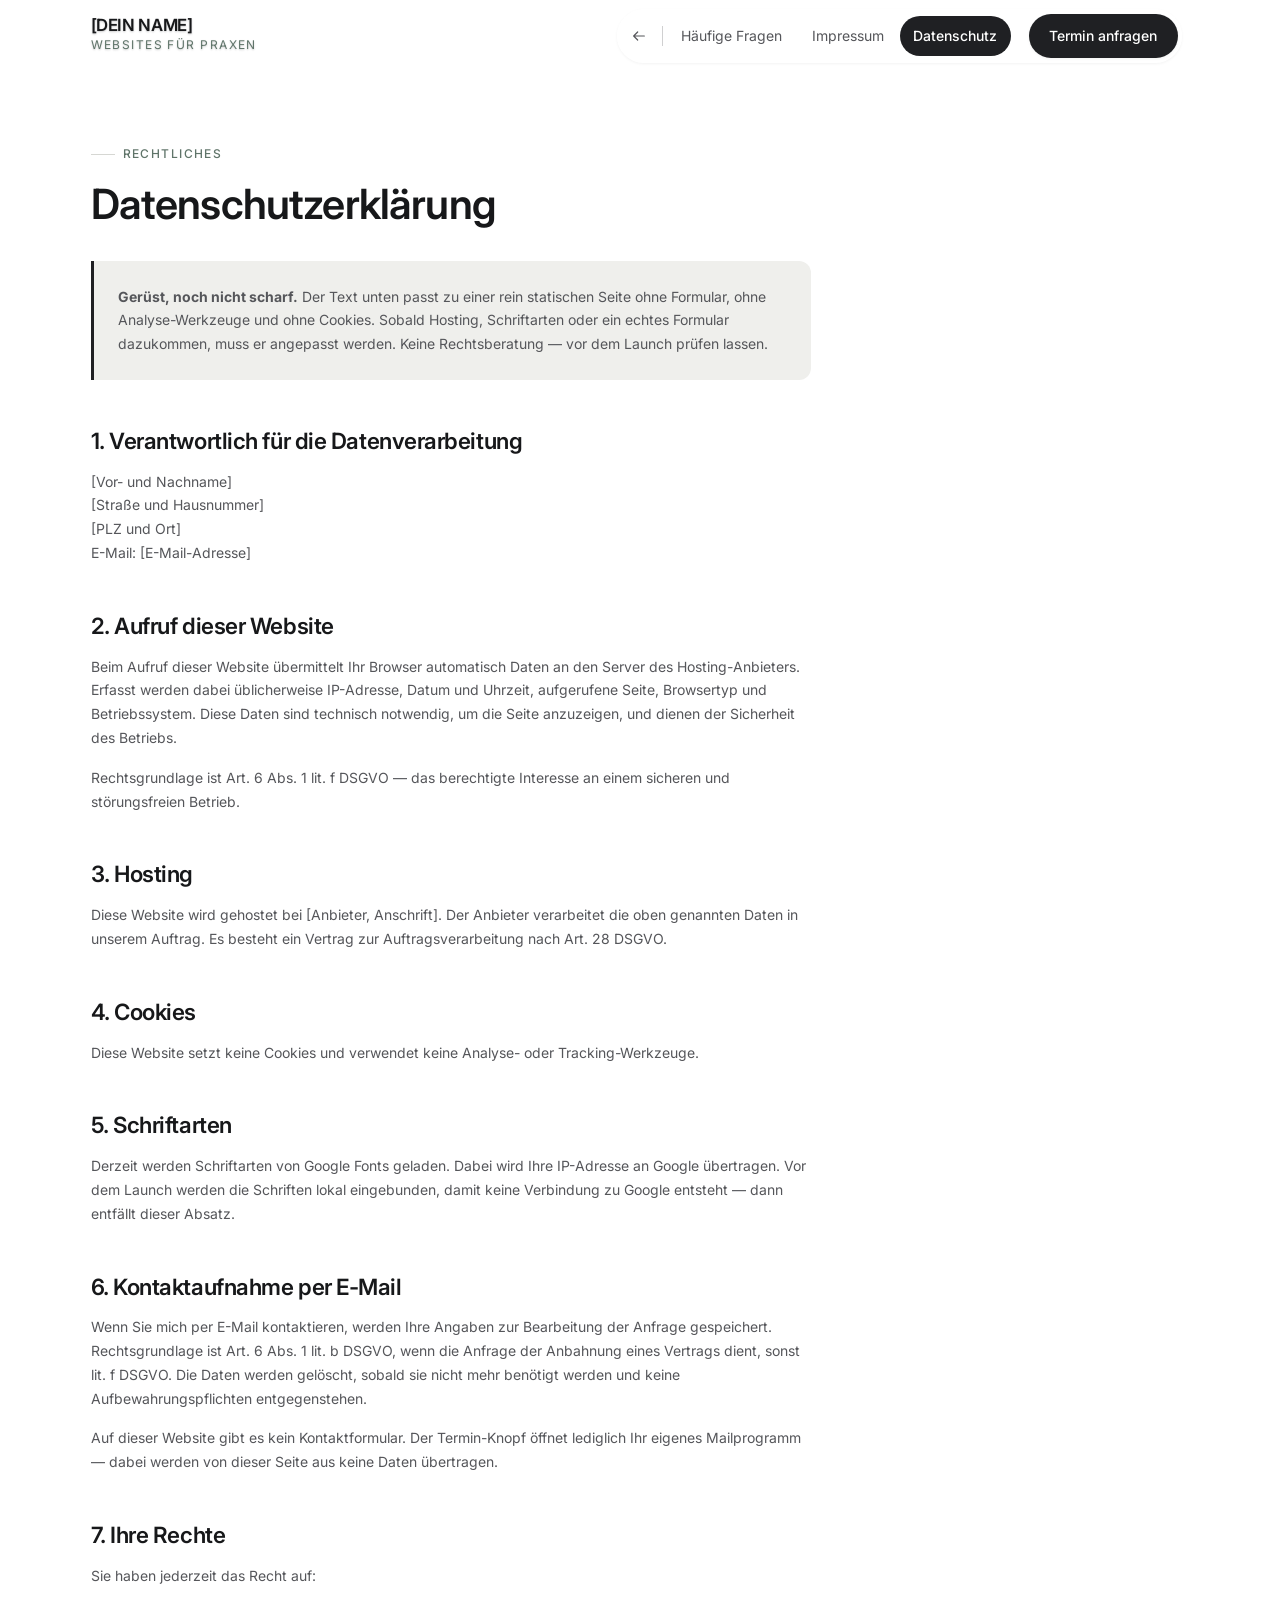
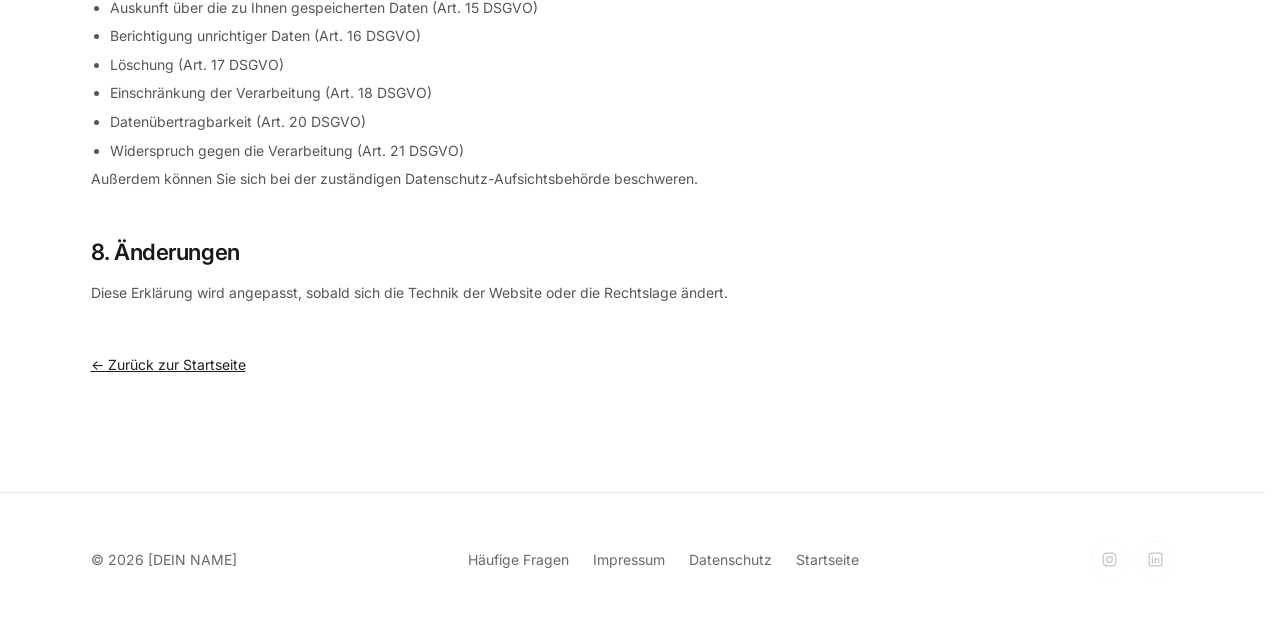
==== commit b0f02ea4: "Eigene Fragen-Seite mit Suche, eingehaengt unter "Fragen" Neue Seite HTML/fragen.html: die sechs Fra" ====
--- a/HTML/datenschutz.html
+++ b/HTML/datenschutz.html
@@ -55,6 +55,7 @@
 
       <span class="nav-ebene-strich" aria-hidden="true"></span>
 
+      <a href="fragen.html">Häufige Fragen</a>
       <a href="impressum.html">Impressum</a>
       <a href="datenschutz.html" class="is-active" aria-current="page">Datenschutz</a>
 
@@ -176,6 +177,7 @@
   <div class="container">
     <p>© <span data-jahr>2026</span> [DEIN NAME]</p>
     <nav aria-label="Rechtliches">
+      <a href="fragen.html">Häufige Fragen</a>
       <a href="impressum.html">Impressum</a>
       <a href="datenschutz.html">Datenschutz</a>
       <a href="../index.html">Startseite</a>
--- a/CSS/styles.css
+++ b/CSS/styles.css
@@ -7,6 +7,11 @@
 /* ── 1. RESET ──────────────────────────────────────────── */
 
 *, *::before, *::after { box-sizing: border-box; margin: 0; padding: 0; }
+
+/* Versteckt heißt versteckt. Ohne das hebelt jedes spätere
+   display: flex / grid das hidden-Attribut wieder aus — und genau das
+   steuert hier alles, was JavaScript ein- und ausblendet. */
+[hidden] { display: none !important; }
 
 html {
   scroll-behavior: smooth;
@@ -18,17 +23,21 @@
   scrollbar-gutter: stable;
 }
 
-/* Solange ein Fenster offen ist, steht die Seite dahinter still.
-   touch-action ist dabei das Entscheidende — auf dem iPhone reicht
-   overflow: hidden allein nicht aus. Das offene Fenster nehmen wir
-   ausdrücklich wieder aus, damit es innen scrollen darf. */
+/* Solange ein Fenster oder das Handy-Menü offen ist, steht die Seite
+   dahinter still. touch-action ist dabei das Entscheidende — auf dem
+   iPhone reicht overflow: hidden allein nicht aus. Was offen ist,
+   nehmen wir ausdrücklich wieder aus, damit es innen scrollen darf. */
 html.fenster-offen,
-html.fenster-offen body {
+html.fenster-offen body,
+html.menue-offen,
+html.menue-offen body {
   overflow: hidden;
   overscroll-behavior: none;
   touch-action: none;
 }
 dialog[open] { touch-action: auto; }
+/* pan-y statt auto: im Menü soll nur hoch und runter gewischt werden. */
+html.menue-offen .nav-links { touch-action: pan-y; }
 
 body {
   font-family: var(--font-body);
@@ -487,6 +496,159 @@
 }
 
 
+/* ── Zweite Ebene: das Klappmenü ───────────────────────────
+   Es gibt zwei Fälle, und die sehen bewusst verschieden aus:
+
+   1. Das Menü hängt IN einem Untermenü (Startseite, unter "Referenz").
+      Dann fährt es am Rechner seitlich nach rechts heraus. Nach links
+      ginge es auch, aber dort steht die Überschrift — die wollen wir
+      nicht zudecken.
+   2. Das Menü hängt direkt in der Leiste (Portfolio-Seite).
+      Dann klappt es einfach nach unten auf wie jedes andere Menü.
+      Nichts schwebt seitlich neben der Leiste.
+
+   Beide Fälle sind einspaltig und schmal: rechts neben dem Untermenü
+   ist nur wenig Platz, und zwei Spalten hätten dort nicht gepasst. */
+
+.nav-gruppe.ist-tief { position: relative; }
+
+/* Der Auslöser sieht aus wie ein Eintrag, zeigt aber nach rechts */
+.nav-aufklapp--tief {
+  display: flex; align-items: center; gap: var(--space-2);
+  width: 100%;
+  padding: 0.55rem 0.9rem;
+  font-size: var(--size-small);
+  color: var(--text-mid);
+  text-align: left;
+  border-radius: var(--radius-sm);
+  white-space: nowrap;
+  transition: color var(--duration) var(--ease), background var(--duration) var(--ease);
+}
+.nav-aufklapp--tief:hover { color: var(--text); background: var(--accent-soft); }
+.nav-aufklapp--tief .nav-pfeil { margin-left: auto; }
+
+.nav-spalte-titel {
+  font-size: var(--size-label);
+  letter-spacing: var(--tracking-label);
+  text-transform: uppercase;
+  color: var(--text-soft);
+  padding: 0.3rem 0.9rem 0.4rem;
+}
+.nav-menge {
+  margin-left: auto;
+  padding-left: var(--space-2);
+  font-size: var(--size-label);
+  color: var(--text-soft);
+}
+.nav-untermenue a { display: flex; align-items: center; }
+
+/* Eintrag ohne Ziel: es gibt dort noch nichts */
+.nav-leer {
+  display: block;
+  padding: 0.55rem 0.9rem;
+  font-size: var(--size-small);
+  color: var(--text-soft);
+  opacity: 0.7;
+}
+
+.nav-alle {
+  border-top: 1px solid var(--border);
+  margin-top: 0.2rem;
+  padding-top: 0.6rem !important;
+  font-weight: var(--weight-medium);
+}
+
+/* Zwei Gruppen untereinander — eine feine Linie trennt sie */
+.nav-flyout > div + div {
+  margin-top: 0.35rem;
+  padding-top: 0.35rem;
+  border-top: 1px solid var(--border);
+}
+
+@media (min-width: 1140px) {
+  .nav-flyout { min-width: 250px; }
+
+  /* Fall 1: im Untermenü — seitlich nach rechts */
+  .nav-untermenue .nav-flyout {
+    top: -0.45rem;
+    left: calc(100% + 8px);
+    right: auto;
+    transform: none;
+    animation: flyoutAuf 0.2s var(--ease);
+  }
+  /* Reicht der Platz rechts nicht, legt main.js es darunter —
+     nach links darf es nicht, dort steht die Überschrift. */
+  .nav-untermenue .nav-flyout.faellt-nach-unten {
+    top: calc(100% + 6px);
+    left: 0;
+  }
+
+  /* Brücke über die Lücke: sonst klappt es zu, während die Maus vom
+     Auslöser hinüberwandert. Alle vier Seiten müssen hier stehen —
+     .nav-untermenue::before setzt oben schon top/left/right/height für
+     die Brücke nach oben, und die gilt sonst weiter. */
+  .nav-untermenue .nav-flyout::before {
+    content: '';
+    position: absolute;
+    top: 0; bottom: 0;
+    left: -10px; right: auto;
+    width: 10px; height: auto;
+  }
+  .nav-untermenue .nav-flyout.faellt-nach-unten::before {
+    top: -8px; bottom: auto;
+    left: 0; right: 0;
+    width: auto; height: 8px;
+  }
+}
+
+/* ── Der Zeiger als Licht ──────────────────────────────────
+   Die Einträge liegen erst blass da und werden hell, wo die Maus
+   gerade ist. main.js setzt --naehe je Eintrag aus dem senkrechten
+   Abstand zum Zeiger.
+   Nur wo es auch wirklich eine Maus gibt: auf dem Handy gäbe es
+   nichts, was die Schrift je wieder sichtbar machen würde. */
+@media (min-width: 1140px) and (hover: hover) and (pointer: fine) {
+  .nav-flyout a,
+  .nav-flyout .nav-leer,
+  .nav-flyout .nav-spalte-titel {
+    opacity: calc(0.34 + 0.66 * var(--naehe, 0));
+    transition: opacity 0.16s var(--ease);
+  }
+  .nav-flyout .nav-spalte-titel {
+    opacity: calc(0.42 + 0.58 * var(--naehe, 0));
+  }
+  /* Mit der Tastatur gibt es keinen Zeiger — dann alles zeigen. */
+  .nav-flyout:focus-within a,
+  .nav-flyout:focus-within .nav-leer,
+  .nav-flyout:focus-within .nav-spalte-titel { opacity: 1; }
+}
+/* Wer mehr Kontrast eingestellt hat, bekommt keinen Blendeffekt. */
+@media (prefers-contrast: more) {
+  .nav-flyout a,
+  .nav-flyout .nav-leer,
+  .nav-flyout .nav-spalte-titel { opacity: 1; }
+}
+
+/* Bewusst ohne seitliche Bewegung — die Richtung kann wechseln. */
+@keyframes flyoutAuf {
+  from { opacity: 0; transform: translateY(-6px); }
+  to   { opacity: 1; transform: translateY(0); }
+}
+
+/* Auf dem Handy klappt es als weitere Stufe ein Stück tiefer auf */
+@media (max-width: 1139px) {
+  .nav-aufklapp--tief { padding: 0.75rem 0.5rem; font-size: 0.95rem; }
+  .nav-aufklapp--tief .nav-pfeil { transform: rotate(90deg); }
+  .nav-aufklapp--tief[aria-expanded="true"] .nav-pfeil { transform: rotate(-90deg); }
+  .nav-flyout {
+    margin: 0.1rem 0 0.4rem var(--space-2);
+    padding-left: var(--space-2);
+    border-left: 2px solid var(--accent-line);
+  }
+  .nav-spalte-titel { padding-inline: 0.5rem; margin-top: var(--space-1); }
+}
+
+
 /* ── Die Leiste wird leiser ────────────────────────────────
    Ab dem Ende des Landing-Bereichs tritt die Leiste zurück: gut zu
    sehen ist nur noch, wo man gerade ist, und wie weit man schon
@@ -625,6 +787,18 @@
     border-radius: var(--radius-lg);
     box-shadow: var(--shadow-lg);
 
+    /* Nie höher als das Bild. Ohne das wächst die Karte mit jedem
+       aufgeklappten Untermenü unten aus dem Bildschirm heraus — und
+       der Wisch landet dann auf der Seite dahinter statt im Menü.
+       dvh statt vh wegen der Adressleiste auf dem iPhone: die fährt
+       beim Scrollen ein und aus, vh rechnet mit der großen Variante
+       und läge damit zu tief. Die vh-Zeile davor ist der Rückfall für
+       Browser, die dvh nicht kennen. */
+    max-height: calc(100vh  - var(--nav-height) - var(--page-gutter));
+    max-height: calc(100dvh - var(--nav-height) - var(--page-gutter));
+    overflow-y: auto;
+    overscroll-behavior: contain;   /* am Ende nicht die Seite mitziehen */
+
     opacity: 0;
     visibility: hidden;
     transform: translateY(-12px);
@@ -1781,6 +1955,100 @@
 .referenz-folie > p { color: var(--text-mid); }
 
 
+/* ── FACHRICHTUNGEN (Portfolio-Seite) ──────────────────────
+   Eine Reihe Marken oben zum Überblick, darunter je ein Block.
+   Bewusst Abschnitte auf einer Seite statt eigener Unterseiten:
+   bei einem Projekt pro Fach wären das lauter leere Seiten. */
+
+.fach-chips {
+  display: flex; flex-wrap: wrap;
+  gap: var(--space-1);
+  margin-bottom: var(--space-6);
+  padding-bottom: var(--space-4);
+  border-bottom: 1px solid var(--border);
+}
+.fach-chips a {
+  display: inline-flex; align-items: center; gap: 0.4rem;
+  padding: 0.5rem 1rem;
+  font-size: var(--size-small);
+  color: var(--text-mid);
+  text-decoration: none;
+  border: 1px solid var(--border-strong);
+  border-radius: var(--radius-pill);
+  transition: color var(--duration) var(--ease),
+              background var(--duration) var(--ease),
+              border-color var(--duration) var(--ease);
+}
+.fach-chips a:hover {
+  color: var(--surface);
+  background: var(--accent);
+  border-color: var(--accent);
+}
+.fach-chips span {
+  font-size: var(--size-label);
+  color: var(--text-soft);
+}
+.fach-chips a:hover span { color: rgba(255, 255, 255, 0.7); }
+
+/* Das gerade gewählte Fach. Muss deutlich sein: sonst wirkt eine
+   gefilterte Seite kaputt statt gefiltert. */
+.fach-chips a.is-active {
+  color: var(--surface);
+  background: var(--accent);
+  border-color: var(--accent);
+  font-weight: var(--weight-medium);
+}
+.fach-chips a.is-active span { color: rgba(255, 255, 255, 0.7); }
+
+/* Die Knopfleiste ist auch das Ziel nach dem Filtern */
+.fach-chips { scroll-margin-top: calc(var(--nav-height-sm) + var(--space-3)); }
+
+/* Sprungziel aus dem Menü. Die Abschnitte der Startseite bringen ihre
+   Luft nach oben über ihr eigenes Innenmaß mit — diese hier fangen
+   direkt mit der Überschrift an. Ohne scroll-margin landet sie also
+   hinter der festen Leiste. */
+.fach-block {
+  margin-bottom: var(--space-7);
+  scroll-margin-top: calc(var(--nav-height-sm) + var(--space-3));
+}
+@media (min-width: 760px) {
+  .fach-chips,
+  .fach-block { scroll-margin-top: calc(var(--nav-height) + var(--space-3)); }
+}
+.fach-block:last-of-type { margin-bottom: var(--space-5); }
+.fach-block > h2 {
+  font-size: var(--size-h3);
+  margin-bottom: var(--space-4);
+  padding-bottom: var(--space-2);
+  border-bottom: 1px solid var(--border);
+}
+.fach-block > h2 .fach-menge {
+  font-family: var(--font-body);
+  font-size: var(--size-small);
+  font-weight: var(--weight-normal);
+  color: var(--text-soft);
+  margin-left: var(--space-2);
+  letter-spacing: 0;
+}
+
+/* Fach ohne Projekt — ehrlich als frei gekennzeichnet, statt es
+   mit Erfundenem zu füllen. */
+.fach-leer {
+  display: flex; align-items: center; gap: var(--space-3);
+  padding: var(--space-3) var(--space-4);
+  border: 1.5px dashed var(--accent-line);
+  border-radius: var(--radius);
+  color: var(--text-mid);
+  font-size: var(--size-small);
+}
+.fach-leer .fach-plus {
+  font-size: 1.8rem;
+  line-height: 1;
+  color: var(--accent-line);
+  flex-shrink: 0;
+}
+
+
 /* ── ARBEITEN-LISTE (Portfolio-Seite) ──────────────────── */
 
 .arbeiten {
@@ -1883,6 +2151,115 @@
 }
 
 
+/* Der Weg zur ausführlichen Fragen-Seite, unter den Aufklappern */
+.faq-mehr {
+  display: flex; flex-wrap: wrap; align-items: center; gap: var(--space-3);
+  max-width: var(--container-text);
+  margin-top: var(--space-5);
+}
+.faq-mehr-hinweis { font-size: var(--size-label); color: var(--text-soft); }
+
+
+/* ── 11b. DIE FRAGEN-SEITE ─────────────────────────────────
+   Dieselben Aufklapper wie auf der Startseite, dazu Gruppen und
+   ein Suchfeld. Die Suche läuft im Browser — siehe main.js. */
+
+.fragen-suche { max-width: var(--container-text); margin-bottom: var(--space-6); }
+
+.fragen-feld-rahmen {
+  display: flex; align-items: center; gap: var(--space-2);
+  padding: 0.2rem 0.9rem;
+  background: var(--surface);
+  border: 1.5px solid var(--border-strong);
+  border-radius: var(--radius-pill);
+  transition: border-color var(--duration) var(--ease),
+              box-shadow var(--duration) var(--ease);
+}
+.fragen-feld-rahmen:focus-within {
+  border-color: var(--accent);
+  box-shadow: 0 0 0 4px var(--accent-soft);
+}
+.fragen-lupe { flex-shrink: 0; width: 19px; height: 19px; color: var(--text-soft); }
+
+.fragen-feld {
+  flex: 1; min-width: 0;
+  padding: 0.75rem 0;
+  font: inherit;
+  font-size: var(--size-small);
+  color: var(--text);
+  background: none;
+  border: 0;
+}
+.fragen-feld:focus { outline: none; }   /* der Rahmen zeigt es schon */
+.fragen-feld::placeholder { color: var(--text-soft); }
+/* Unter 16px zoomt Safari beim Antippen von selbst ins Feld hinein,
+   und man muss danach von Hand wieder herauswischen. Also am Handy
+   volle 16px, am Rechner bleibt es beim kleineren Maß. */
+@media (max-width: 759px) {
+  .fragen-feld { font-size: 1rem; }
+  .fragen-feld::placeholder { font-size: 0.9rem; }
+}
+/* Das eigene X des Browsers weg — wir haben einen eigenen Knopf */
+.fragen-feld::-webkit-search-cancel-button { -webkit-appearance: none; }
+
+.fragen-leeren {
+  flex-shrink: 0;
+  display: flex; align-items: center; justify-content: center;
+  width: 28px; height: 28px;
+  color: var(--text-soft);
+  border-radius: 50%;
+  cursor: pointer;
+  transition: color var(--duration) var(--ease),
+              background var(--duration) var(--ease);
+}
+.fragen-leeren:hover { color: var(--text); background: var(--accent-soft); }
+.fragen-leeren svg { width: 15px; height: 15px; }
+
+.fragen-treffer {
+  min-height: 1.4em;                    /* springt sonst beim Tippen */
+  margin-top: var(--space-2);
+  padding-left: 0.9rem;
+  font-size: var(--size-label);
+  color: var(--text-soft);
+}
+
+.fragen-liste { max-width: var(--container-text); }
+.fragen-gruppe + .fragen-gruppe { margin-top: var(--space-6); }
+.fragen-gruppe > h2 {
+  font-size: var(--size-h3);
+  margin-bottom: var(--space-2);
+  padding-bottom: var(--space-2);
+  border-bottom: 1px solid var(--border);
+}
+/* Wenn die Suche nichts findet. Freundlich statt als Fehler:
+   der Besucher hat nichts falsch gemacht. */
+.fragen-leer {
+  max-width: var(--container-text);
+  padding: clamp(var(--space-4), 6vw, var(--space-6));
+  text-align: center;
+  background: var(--accent-soft);
+  border-radius: var(--radius-lg);
+}
+.fragen-leer-zeichen {
+  display: block;
+  font-family: var(--font-display);
+  font-size: 2.6rem;
+  line-height: 1;
+  color: var(--ton);
+}
+.fragen-leer h2 {
+  font-size: var(--size-h3);
+  margin-top: var(--space-3);
+}
+.fragen-leer p {
+  max-width: 46ch;
+  margin: var(--space-2) auto 0;
+  font-size: var(--size-small);
+  color: var(--text-mid);
+}
+.fragen-leer .btn-row { justify-content: center; margin-top: var(--space-4); }
+
+
 /* ── 12. KONTAKT ───────────────────────────────────────── */
 
 .kontakt-box {
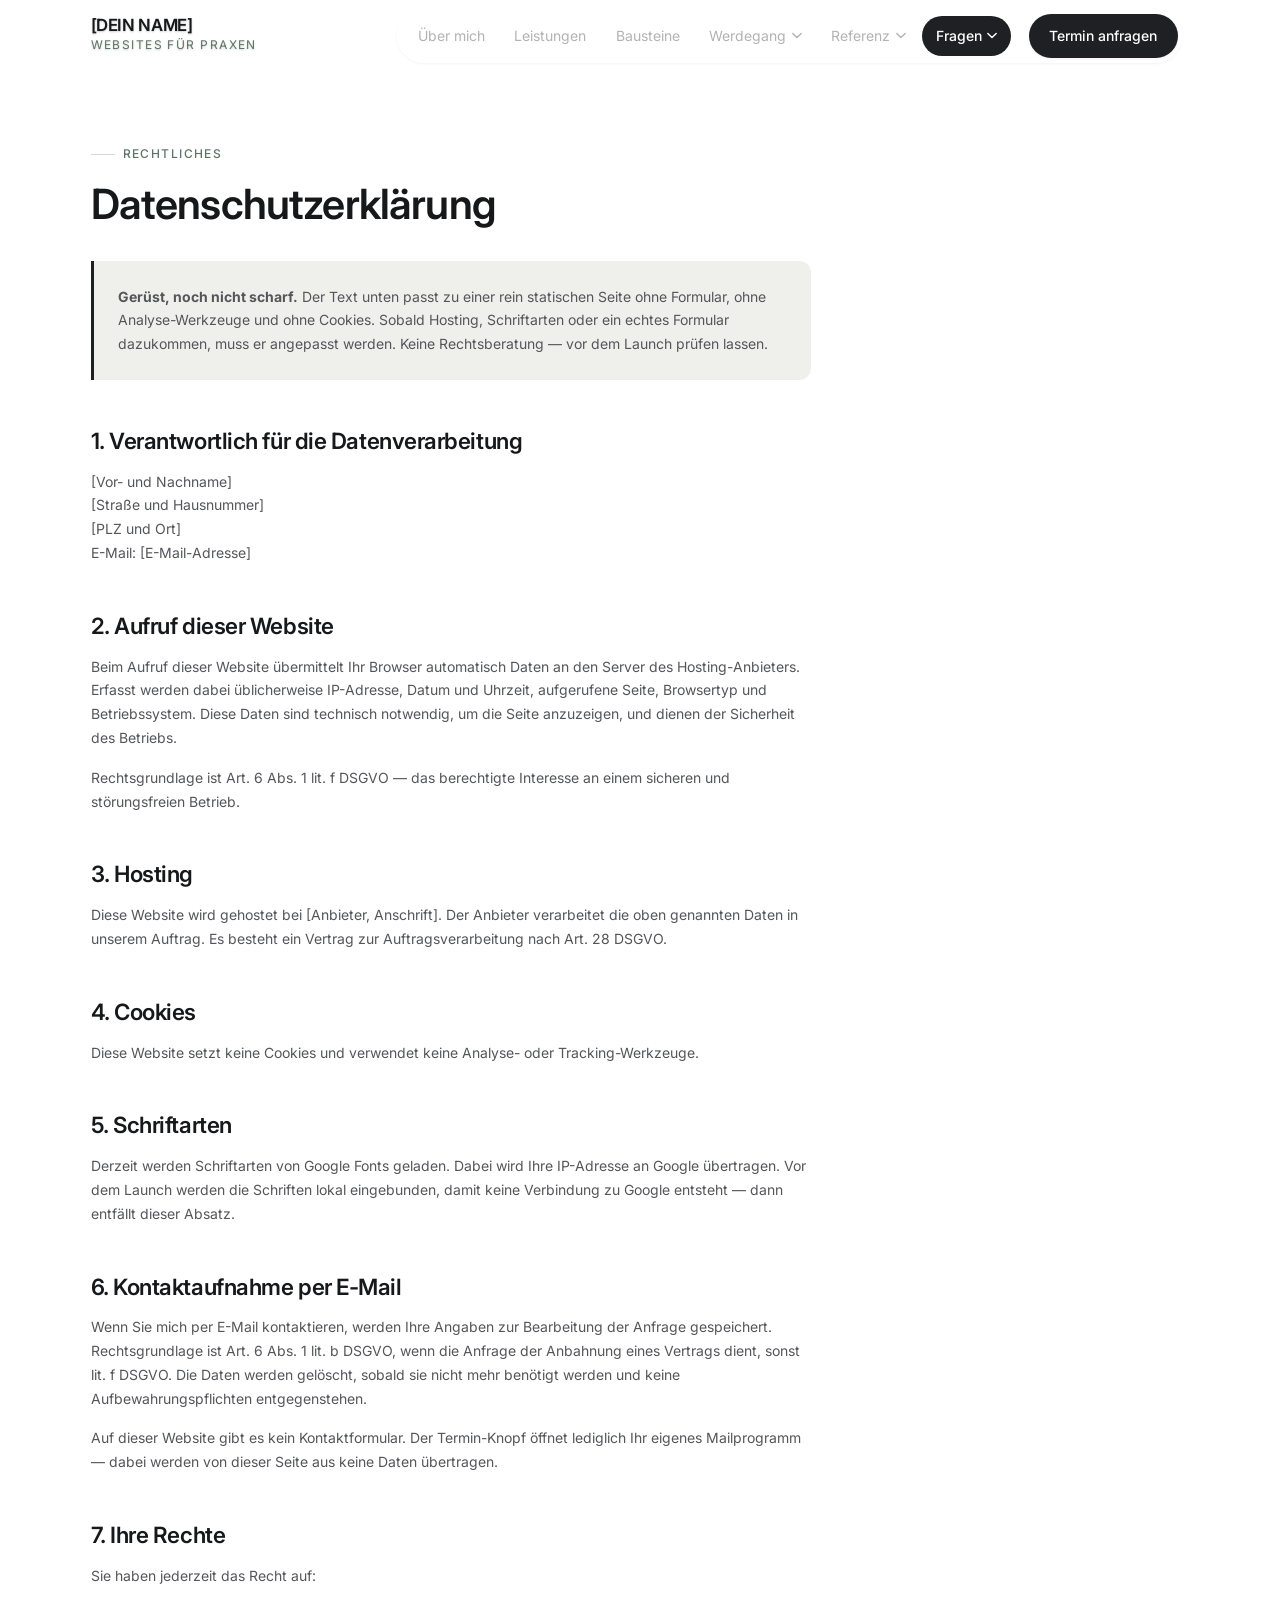
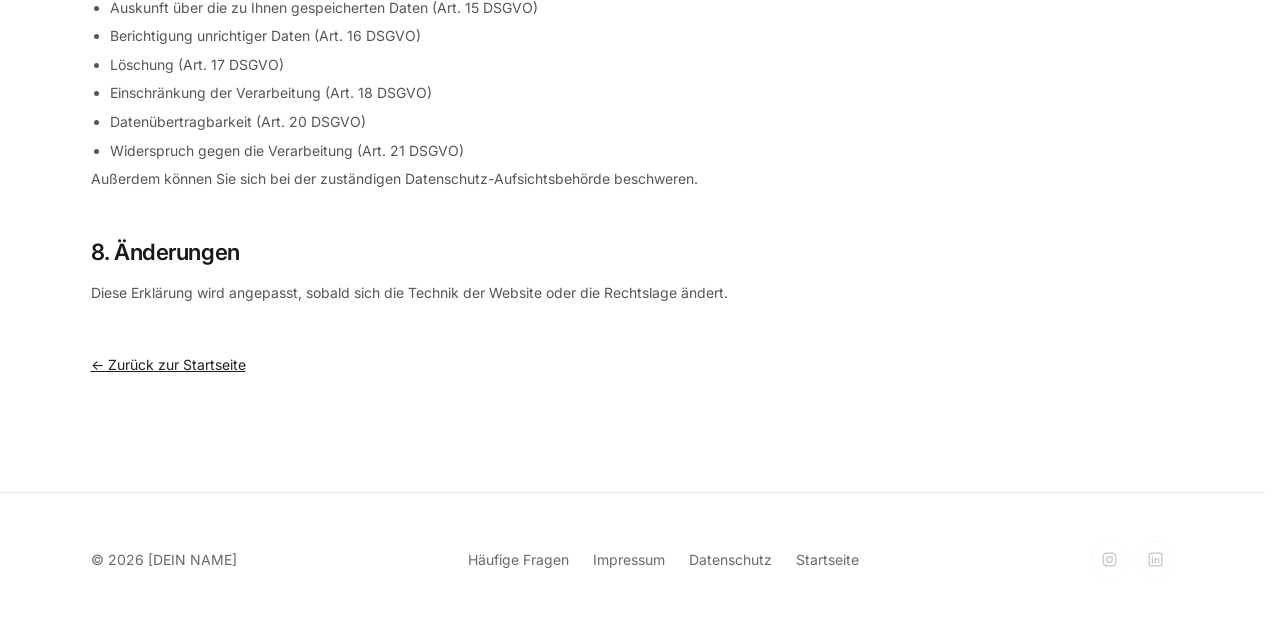
==== commit c09f6e5d: "Ueberall dieselbe Leiste, fremde Punkte treten zurueck Bisher hatte jede Unterseite eine eigene, ver" ====
--- a/HTML/datenschutz.html
+++ b/HTML/datenschutz.html
@@ -30,7 +30,7 @@
   </div>
 </div>
 
-<header class="nav">
+<header class="nav ist-unterseite">
   <div class="container">
 
     <button class="nav-toggle" type="button" aria-expanded="false" aria-controls="hauptmenue">
@@ -40,24 +40,119 @@
       <span class="sr-only">Menü öffnen</span>
     </button>
 
+    <!-- ══ DIE LEISTE ══
+         Auf jeder Seite dieselbe: von hier kommt man überallhin, ohne
+         den Umweg über die Startseite. Punkte, die von hier wegführen,
+         stehen blasser da (siehe .ist-unterseite in styles.css) und
+         hellen unter der Maus wieder auf — klickbar sind sie immer.
+
+         ACHTUNG: Dieser Block steht an sechs Stellen — index.html und
+         die fünf Seiten in HTML/. Änderst du ihn hier, zieh ihn überall
+         nach. Der einzige Unterschied sind die Pfade:
+           Startseite:  #ueber          HTML/portfolio.html
+           Unterseite:  ../index.html#ueber   portfolio.html          -->
     <nav class="nav-links" id="hauptmenue" aria-label="Hauptmenü">
 
-      <!-- Eine Ebene zurück. Kein Haus: das gehört zur Startseite,
-           hier geht es nach oben in der Gliederung. -->
-      <a class="nav-zurueck" href="../index.html"
-         aria-label="Zurück zur Startseite" title="Zurück zur Startseite">
-        <svg viewBox="0 0 24 24" fill="none" stroke="currentColor" stroke-width="1.8"
+      <!-- Übernimmt, sobald das Logo weggescrollt ist. Bewusst ein
+           ganz normaler Menüpunkt, kein Knopf — er dimmt und leuchtet
+           beim Scanner genauso mit wie die anderen. -->
+      <a class="nav-heim" href="../index.html" aria-label="Zur Startseite" title="Startseite">
+        <svg viewBox="0 0 24 24" fill="none" stroke="currentColor" stroke-width="1.7"
              stroke-linecap="round" stroke-linejoin="round" aria-hidden="true">
-          <path d="M20 12H4M10 6l-6 6 6 6" />
+          <path d="M3.5 10.6L12 3.8l8.5 6.8" />
+          <path d="M5.6 9.4V20h12.8V9.4" />
+          <path d="M9.9 20v-5.4h4.2V20" />
         </svg>
-        <span class="nav-zurueck-wort">Zurück</span>
+        <span class="nav-heim-wort">Startseite</span>
       </a>
 
-      <span class="nav-ebene-strich" aria-hidden="true"></span>
-
-      <a href="fragen.html">Häufige Fragen</a>
-      <a href="impressum.html">Impressum</a>
-      <a href="datenschutz.html" class="is-active" aria-current="page">Datenschutz</a>
+      <a href="../index.html#ueber">Über mich</a>
+      <a href="../index.html#leistungen">Leistungen</a>
+      <a href="../index.html#bausteine">Bausteine</a>
+
+      <!-- Werdegang steckt in drei Blöcken — das Untermenü springt
+           direkt zum richtigen. Keine eigenen Seiten. -->
+      <div class="nav-gruppe">
+        <button class="nav-aufklapp" type="button"
+                aria-expanded="false" aria-controls="untermenue-werdegang">
+          Werdegang
+          <svg class="nav-pfeil" viewBox="0 0 12 8" aria-hidden="true">
+            <path d="M1 1.6L6 6.4L11 1.6" fill="none" stroke="currentColor"
+                  stroke-width="1.7" stroke-linecap="round" stroke-linejoin="round" />
+          </svg>
+        </button>
+        <div class="nav-untermenue" id="untermenue-werdegang" hidden>
+          <a href="../index.html#schulisch">Schulisch</a>
+          <a href="../index.html#beruflich">Beruflich</a>
+          <a href="../index.html#eigene-erfahrung">Eigene Erfahrung</a>
+        </div>
+      </div>
+
+      <!-- Aufklapper: der Auslöser ist bewusst ein Knopf, kein Link.
+           Der Weg zum Abschnitt selbst steht als erster Eintrag drin. -->
+      <div class="nav-gruppe">
+        <button class="nav-aufklapp" type="button"
+                aria-expanded="false" aria-controls="untermenue-arbeiten">
+          Referenz
+          <svg class="nav-pfeil" viewBox="0 0 12 8" aria-hidden="true">
+            <path d="M1 1.6L6 6.4L11 1.6" fill="none" stroke="currentColor"
+                  stroke-width="1.7" stroke-linecap="round" stroke-linejoin="round" />
+          </svg>
+        </button>
+        <div class="nav-untermenue" id="untermenue-arbeiten" hidden>
+          <a href="../index.html#referenz">Referenz auf der Startseite</a>
+
+          <!-- Zweite Ebene: fährt am Rechner nach rechts heraus.
+               Jeder Eintrag öffnet die Portfolio-Seite gefiltert —
+               dort ist dann nur dieses eine Fach zu sehen. -->
+          <div class="nav-gruppe ist-tief">
+            <button class="nav-aufklapp nav-aufklapp--tief" type="button"
+                    aria-expanded="false" aria-controls="flyout-arbeiten">
+              Portfolio &amp; Arbeiten
+              <svg class="nav-pfeil" viewBox="0 0 12 8" aria-hidden="true">
+                <path d="M1 1.6L6 6.4L11 1.6" fill="none" stroke="currentColor"
+                      stroke-width="1.7" stroke-linecap="round" stroke-linejoin="round" />
+              </svg>
+            </button>
+
+            <div class="nav-untermenue nav-flyout" id="flyout-arbeiten" hidden>
+              <div>
+                <p class="nav-spalte-titel">Nach Fachrichtung</p>
+                <a href="portfolio.html#zahnmedizin">Zahnmedizin<span class="nav-menge">1</span></a>
+                <a href="portfolio.html#allgemeinmedizin">Allgemeinmedizin</a>
+                <a href="portfolio.html#gynaekologie">Gynäkologie</a>
+                <a href="portfolio.html#physiotherapie">Physiotherapie<span class="nav-menge">1</span></a>
+                <a href="portfolio.html#weitere">Weitere Betriebe</a>
+              </div>
+              <div>
+                <p class="nav-spalte-titel">Zuletzt bearbeitet</p>
+                <a href="referenz-zahnarzt.html">Zahnarztpraxis Pforzheim</a>
+                <span class="nav-leer">Weitere folgen</span>
+              </div>
+              <a class="nav-alle" href="portfolio.html#alle">Alle Arbeiten ansehen →</a>
+            </div>
+          </div>
+        </div>
+      </div>
+
+      <!-- Impressum und Datenschutz hängen hier mit drunter, damit man
+           sie nicht nur ganz unten im Fuß findet. -->
+      <div class="nav-gruppe">
+        <button class="nav-aufklapp" type="button"
+                aria-expanded="false" aria-controls="untermenue-fragen">
+          Fragen
+          <svg class="nav-pfeil" viewBox="0 0 12 8" aria-hidden="true">
+            <path d="M1 1.6L6 6.4L11 1.6" fill="none" stroke="currentColor"
+                  stroke-width="1.7" stroke-linecap="round" stroke-linejoin="round" />
+          </svg>
+        </button>
+        <div class="nav-untermenue" id="untermenue-fragen" hidden>
+          <a href="../index.html#faq">Die häufigsten hier</a>
+          <a href="fragen.html">Alle Fragen &amp; Suche</a>
+          <a href="impressum.html">Impressum</a>
+          <a class="is-active" aria-current="page" href="datenschutz.html">Datenschutz</a>
+        </div>
+      </div>
 
       <a class="btn btn--primary" href="#" data-mail="link">Termin anfragen</a>
     </nav>
--- a/CSS/styles.css
+++ b/CSS/styles.css
@@ -386,47 +386,42 @@
   opacity: 1;
 }
 
-/* Auf dem Handy übernimmt das der Knopf unten rechts */
+/* Am Rechner reicht das Symbol allein */
+.nav-heim-wort { display: none; }
+
 @media (max-width: 1139px) {
+  /* Auf der Startseite übernimmt der Knopf unten rechts */
   .nav-links > a.nav-heim { display: none; }
-}
-
-/* Auf Unterseiten führt ein Pfeil eine Ebene zurück — kein Haus, das
-   gehört zur Startseite. Daneben stehen die Seiten derselben Ebene,
-   damit man zwischen ihnen wechseln kann, ohne den Umweg über die
-   Startseite. */
-.nav-links > a.nav-zurueck {
-  padding-inline: 0.6rem;
-  color: var(--text-mid);
-}
-.nav-zurueck svg { width: 16px; height: 16px; flex-shrink: 0; }
-.nav-zurueck-wort { display: none; }
-
-@media (max-width: 1139px) {
-  .nav-links > a.nav-zurueck {
+
+  /* Auf Unterseiten gibt es diesen Knopf nicht — dort ist das Haus
+     im aufgeklappten Menü der einzige Weg zurück und braucht ein
+     Wort dazu. Ein Symbol allein ist in einer Textliste zu wenig.
+     max-width, opacity und overflow müssen mit zurückgesetzt werden:
+     die Grundregel klappt das Haus seitlich zusammen, bis das Logo
+     weggescrollt ist. Im aufgeklappten Menü gibt es dieses Ausfahren
+     nicht — dort steht es einfach da. */
+  .nav.ist-unterseite .nav-links > a.nav-heim {
+    display: flex;
     justify-content: flex-start;
     gap: var(--space-2);
+    max-width: none;
     padding: 0.9rem 0.5rem;
     font-size: 1rem;
-  }
-  /* Im aufgeklappten Menü ist ein Symbol allein zu wenig */
-  .nav-zurueck-wort { display: inline; }
-}
-
-/* Trennt den Pfeil optisch von den Punkten derselben Ebene */
-.nav-ebene-strich {
-  width: 1px;
-  height: 20px;
-  flex-shrink: 0;
-  margin-inline: 0.15rem;
-  background: var(--border-strong);
-}
-@media (max-width: 1139px) {
-  .nav-ebene-strich {
-    width: auto; height: 1px;
-    margin: var(--space-1) 0.5rem;
-  }
-}
+    opacity: 1;
+    overflow: visible;
+    transition: color var(--duration) var(--ease),
+                background var(--duration) var(--ease);
+  }
+  .nav.ist-unterseite .nav-heim svg { width: 18px; height: 18px; flex-shrink: 0; }
+  .nav-heim-wort { display: inline; }
+}
+
+/* Früher stand hier eine eigene, verkürzte Leiste für Unterseiten mit
+   Zurück-Pfeil und Trennstrich. Sie ist raus: die Leiste ist überall
+   dieselbe, und das Haus oben links führt zur Startseite. Wer von einer
+   Unterseite zu "Leistungen" will, braucht jetzt einen Klick statt zwei.
+   Wie die fremden Punkte dabei zurücktreten, steht weiter unten bei
+   ".ist-unterseite". */
 
 
 /* ── Untermenü ─────────────────────────────────────────────
@@ -685,9 +680,31 @@
     opacity: calc(0.46 + 0.54 * var(--naehe, 0));
   }
 
-  /* Mit der Tastatur gibt es keinen Zeiger — dann alles zeigen. */
-  .nav.ist-gedimmt .nav-links:focus-within > a,
-  .nav.ist-gedimmt .nav-links:focus-within .nav-aufklapp { opacity: 1; }
+  /* Auf einer Unterseite dasselbe Prinzip, aber deutlich milder:
+     beim Scrollen ist das Zurücktreten ein Moment, hier ein Dauer-
+     zustand. Bei 24 % sähe die Leiste kaputt aus statt ruhig.
+     Hell bleibt der Zweig, in dem man gerade steckt. */
+  .nav.ist-unterseite .nav-links > a:not(.btn):not(.is-active),
+  .nav.ist-unterseite .nav-aufklapp:not(.is-active) {
+    opacity: calc(0.45 + 0.55 * var(--naehe, 0));
+  }
+
+  /* Mit der Tastatur gibt es keinen Zeiger — dann alles zeigen.
+     Das :not(.btn) sieht überflüssig aus, ist es aber nicht: die
+     Dimm-Regeln oben tragen durch ihre zwei :not() mehr Gewicht und
+     würden sonst gewinnen. Hier muss dasselbe Gewicht stehen. */
+  .nav.ist-gedimmt .nav-links:focus-within > a:not(.btn),
+  .nav.ist-gedimmt .nav-links:focus-within .nav-aufklapp:not(.btn),
+  .nav.ist-unterseite .nav-links:focus-within > a:not(.btn),
+  .nav.ist-unterseite .nav-links:focus-within .nav-aufklapp:not(.btn) {
+    opacity: 1;
+  }
+}
+
+/* Wer mehr Kontrast eingestellt hat, bekommt kein Zurücktreten. */
+@media (prefers-contrast: more) {
+  .nav .nav-links > a,
+  .nav .nav-aufklapp { opacity: 1; }
 }
 
 
